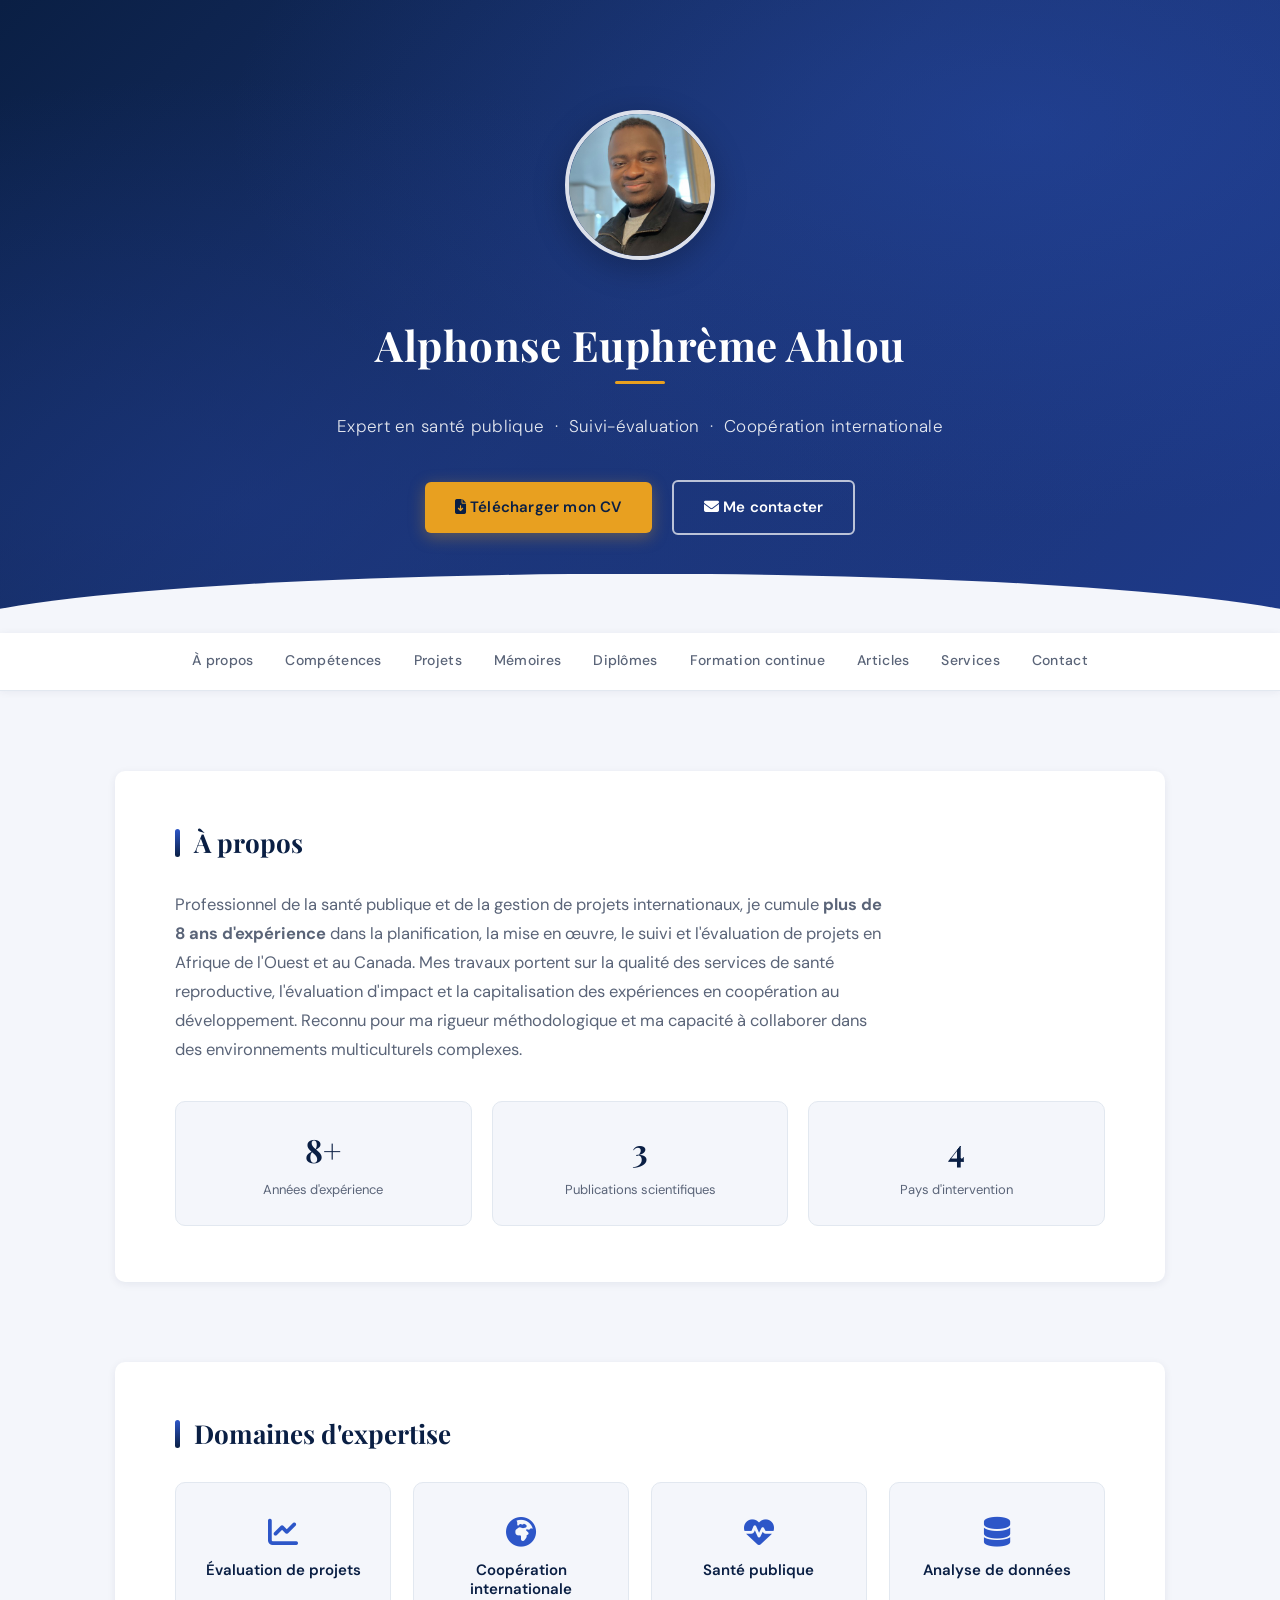
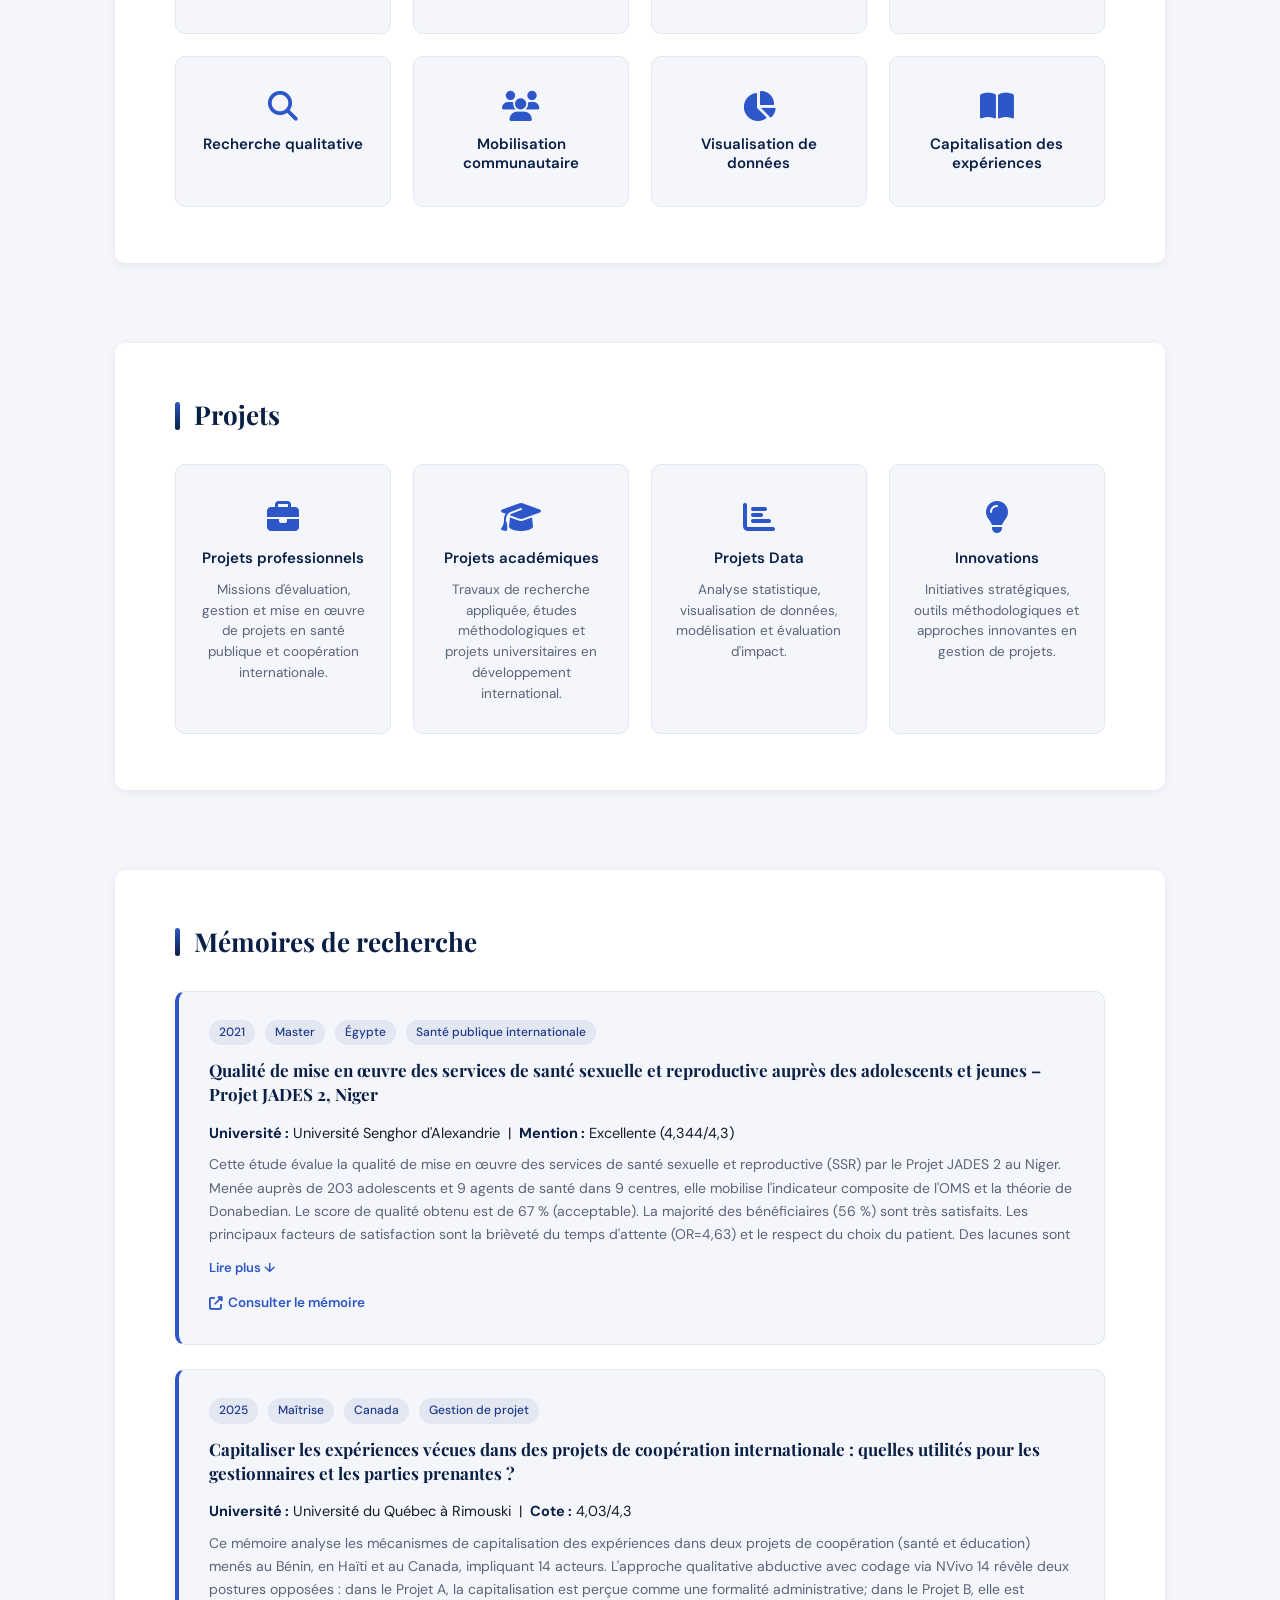
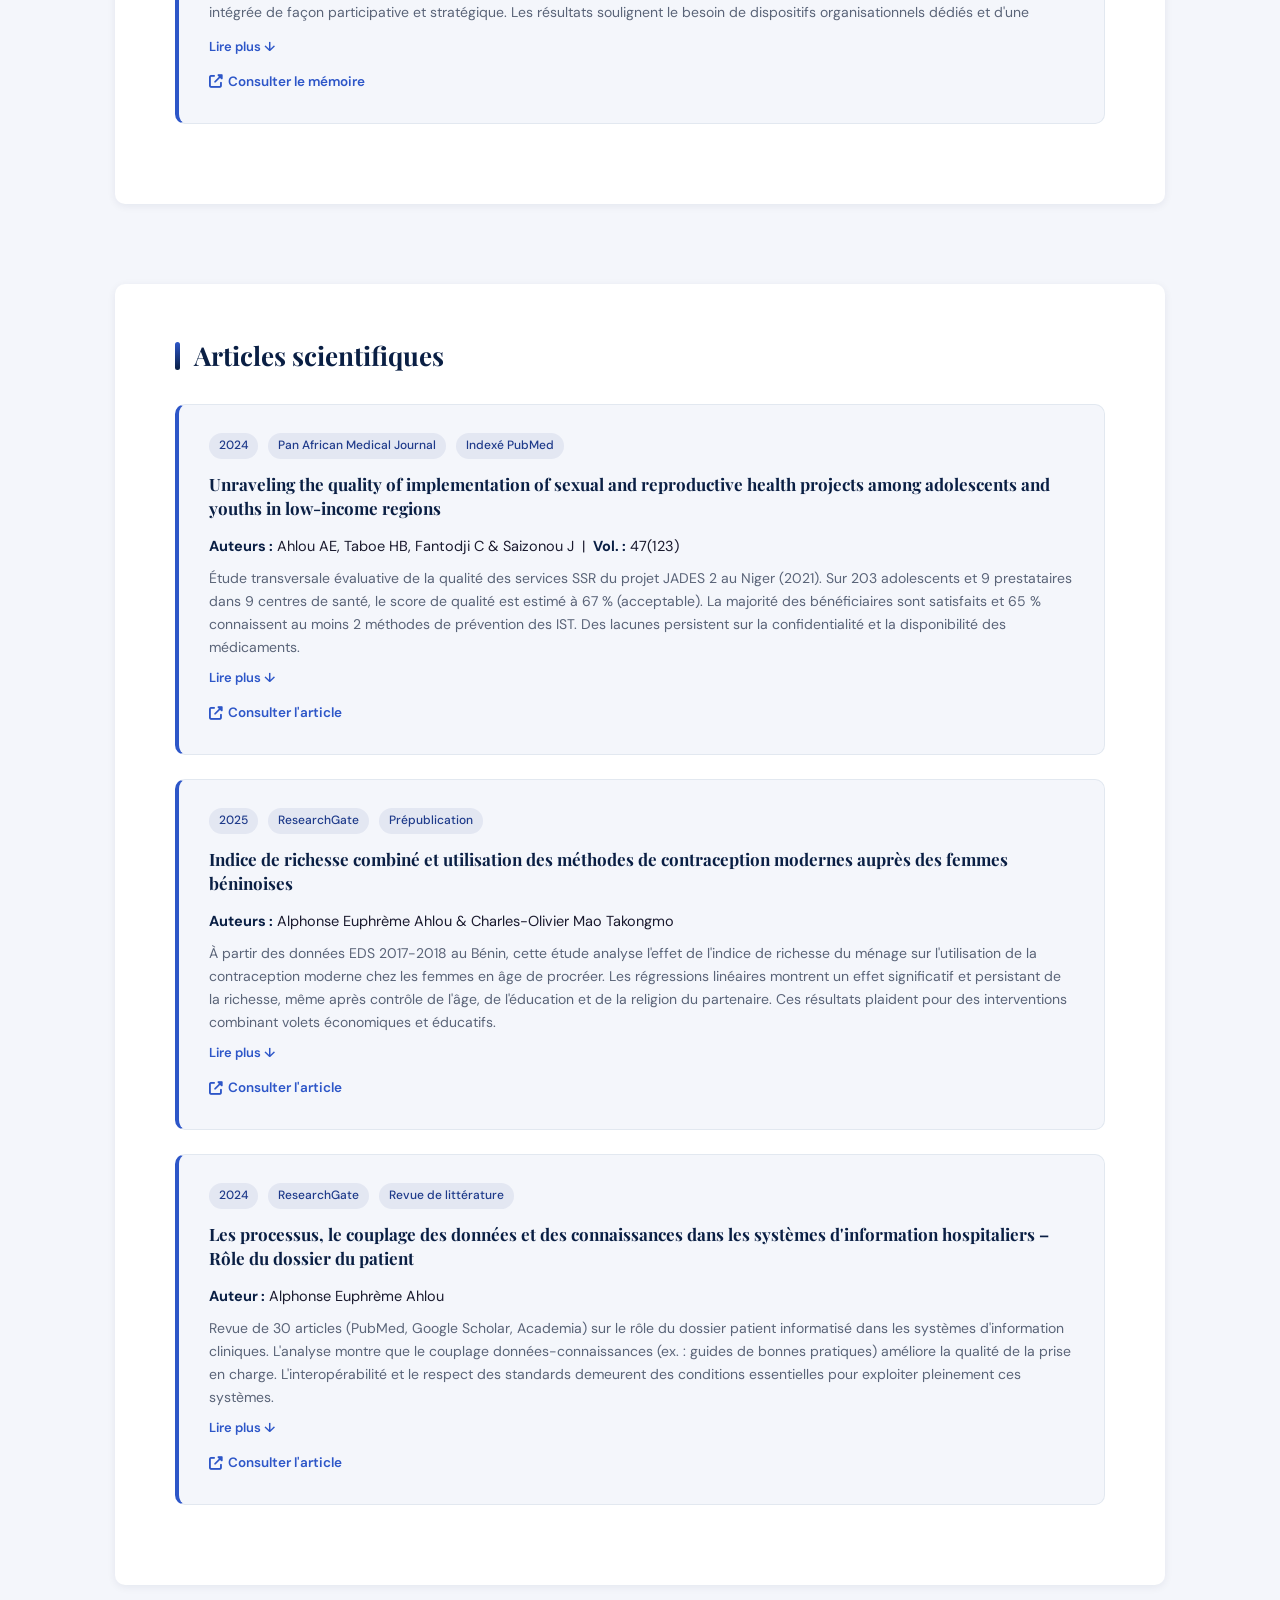
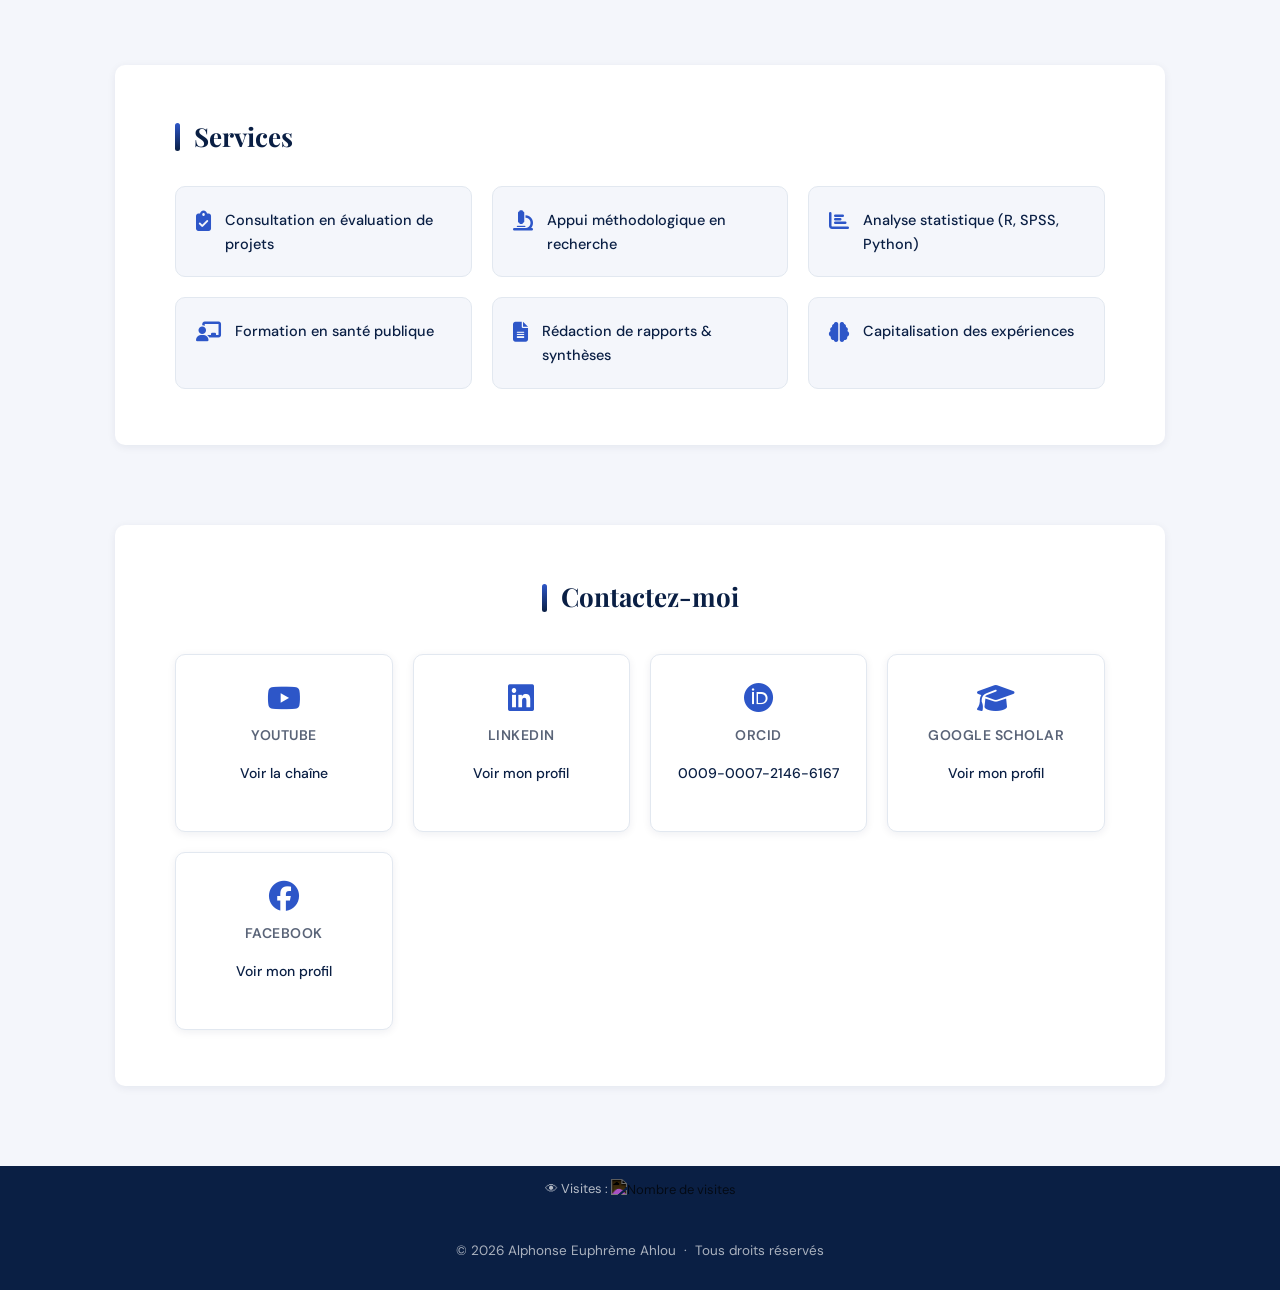
==== index.html @ 7fc7f0ee "ajout de balise" ====
<!DOCTYPE html>
<html lang="fr">

<head>
    <meta charset="UTF-8">
    <meta name="viewport" content="width=device-width, initial-scale=1.0">
    <meta name="description" content="Portfolio d'Alphonse Euphrème Ahlou – expert en santé publique, suivi-évaluation et coopération internationale.">
    <meta property="og:title" content="Alphonse Euphrème Ahlou – Expert en santé publique">
    <meta property="og:description" content="Portfolio professionnel : 8+ ans d'expérience, publications scientifiques, projets internationaux en santé publique.">
    <meta property="og:type" content="website">
    <meta property="og:url" content="https://alphonseahlou.github.io/portfolio/">
    <meta property="og:image" content="https://alphonseahlou.github.io/portfolio/photo.jpeg">
    <meta name="google-site-verification" content="CFvNpnEF_vB_awwuY7uMF-tYNa8i6jqBNklt-OZzLF4" />
    <title>Portfolio - Alphonse Euphrème Ahlou</title>
    <link rel="stylesheet" href="style.css">
    <link rel="stylesheet" href="https://cdnjs.cloudflare.com/ajax/libs/font-awesome/6.5.0/css/all.min.css">
    <link rel="preconnect" href="https://fonts.googleapis.com">
    <link rel="preconnect" href="https://fonts.gstatic.com" crossorigin>
    <link href="https://fonts.googleapis.com/css2?family=Playfair+Display:wght@600;700&family=DM+Sans:wght@300;400;500;600&display=swap" rel="stylesheet">
    <script src="script.js" defer></script>
    <script data-goatcounter="https://aahlou.goatcounter.com/count" async src="//gc.zgo.at/count.js"></script>
</head>

<body>
<main>

<!-- ===== HERO ===== -->
<header class="hero">
    <div class="hero-content">

        <img src="photo.jpeg" alt="Photo professionnelle d'Alphonse Euphrème Ahlou" class="photo-profil" loading="lazy" decoding="async">

        <h1>Alphonse Euphrème Ahlou</h1>
        <div class="hero-divider"></div>

        <p class="hero-subtitle">
            Expert en santé publique &nbsp;·&nbsp; Suivi-évaluation &nbsp;·&nbsp; Coopération internationale
        </p>

        <div class="hero-buttons">
            <a href="cv.pdf" class="btn-primary" target="_blank" rel="noopener noreferrer">
                <i class="fas fa-file-download"></i> Télécharger mon CV
            </a>
            <a href="#contact" class="btn-secondary">
                <i class="fas fa-envelope"></i> Me contacter
            </a>
        </div>

    </div>
</header>

<!-- ===== NAVIGATION ===== -->
<nav>
    <button class="nav-toggle" onclick="toggleNav(this)" aria-label="Menu" aria-controls="main-nav" aria-expanded="false">
        <span class="nav-logo">A. E. Ahlou</span>
        <i class="icon fas fa-bars"></i>
    </button>
    <ul id="main-nav">
        <li><a href="#apropos" onclick="closeNav()">À propos</a></li>
        <li><a href="#competences" onclick="closeNav()">Compétences</a></li>
        <li><a href="#projets" onclick="closeNav()">Projets</a></li>
        <li><a href="#memoires" onclick="closeNav()">Mémoires</a></li>
        <li><a href="diplomes.html" target="_blank" rel="noopener noreferrer" onclick="closeNav()">Diplômes</a></li>
        <li><a href="formation-continue.html" target="_blank" rel="noopener noreferrer" onclick="closeNav()">Formation continue</a></li>
        <li><a href="#articles" onclick="closeNav()">Articles</a></li>
        <li><a href="#services" onclick="closeNav()">Services</a></li>
        <li><a href="#contact" onclick="closeNav()">Contact</a></li>
    </ul>
</nav>

<!-- ===== À PROPOS ===== -->
<section id="apropos">
    <h2>À propos</h2>
    <p>
        Professionnel de la santé publique et de la gestion de projets internationaux, je cumule
        <strong>plus de 8 ans d'expérience</strong> dans la planification, la mise en œuvre,
        le suivi et l'évaluation de projets en Afrique de l'Ouest et au Canada. Mes travaux portent
        sur la qualité des services de santé reproductive, l'évaluation d'impact et la capitalisation
        des expériences en coopération au développement. Reconnu pour ma rigueur méthodologique
        et ma capacité à collaborer dans des environnements multiculturels complexes.
    </p>

    <div class="apropos-stats">
        <div class="stat-item">
            <span class="stat-number">8+</span>
            <span class="stat-label">Années d'expérience</span>
        </div>
        <div class="stat-item">
            <span class="stat-number">3</span>
            <span class="stat-label">Publications scientifiques</span>
        </div>
        <div class="stat-item">
            <span class="stat-number">4</span>
            <span class="stat-label">Pays d'intervention</span>
        </div>
    </div>
</section>

<!-- ===== COMPÉTENCES ===== -->
<section id="competences">
    <h2>Domaines d'expertise</h2>

    <div class="expertise-grid">

        <div class="expertise-card">
            <i class="fas fa-chart-line"></i>
            <h3>Évaluation de projets</h3>
        </div>

        <div class="expertise-card">
            <i class="fas fa-globe-africa"></i>
            <h3>Coopération internationale</h3>
        </div>

        <div class="expertise-card">
            <i class="fas fa-heartbeat"></i>
            <h3>Santé publique</h3>
        </div>

        <div class="expertise-card">
            <i class="fas fa-database"></i>
            <h3>Analyse de données</h3>
        </div>

        <div class="expertise-card">
            <i class="fas fa-search"></i>
            <h3>Recherche qualitative</h3>
        </div>

        <div class="expertise-card">
            <i class="fas fa-users"></i>
            <h3>Mobilisation communautaire</h3>
        </div>

        <div class="expertise-card">
            <i class="fas fa-chart-pie"></i>
            <h3>Visualisation de données</h3>
        </div>

        <div class="expertise-card">
            <i class="fas fa-book-open"></i>
            <h3>Capitalisation des expériences</h3>
        </div>

    </div>
</section>

<!-- ===== PROJETS ===== -->
<section id="projets">
    <h2>Projets</h2>

    <div class="projects-grid">

        <a href="projets-professionnels.html" class="project-category">
            <div class="project-content">
                <i class="fas fa-briefcase"></i>
                <h3>Projets professionnels</h3>
                <p>Missions d'évaluation, gestion et mise en œuvre de projets en santé publique et coopération internationale.</p>
            </div>
        </a>

        <a href="projets-academiques.html" class="project-category">
            <div class="project-content">
                <i class="fas fa-graduation-cap"></i>
                <h3>Projets académiques</h3>
                <p>Travaux de recherche appliquée, études méthodologiques et projets universitaires en développement international.</p>
            </div>
        </a>

        <a href="projets-data.html" class="project-category">
            <div class="project-content">
                <i class="fas fa-chart-bar"></i>
                <h3>Projets Data</h3>
                <p>Analyse statistique, visualisation de données, modélisation et évaluation d'impact.</p>
            </div>
        </a>

        <a href="innovations.html" class="project-category">
            <div class="project-content">
                <i class="fas fa-lightbulb"></i>
                <h3>Innovations</h3>
                <p>Initiatives stratégiques, outils méthodologiques et approches innovantes en gestion de projets.</p>
            </div>
        </a>

    </div>
</section>

<!-- ===== MÉMOIRES ===== -->
<section id="memoires">
    <h2>Mémoires de recherche</h2>

    <div class="card">
        <div class="card-meta">
            <span class="card-tag">2021</span>
            <span class="card-tag">Master</span>
            <span class="card-tag">Égypte</span>
            <span class="card-tag">Santé publique internationale</span>
        </div>
        <h3>Qualité de mise en œuvre des services de santé sexuelle et reproductive auprès des adolescents et jeunes – Projet JADES 2, Niger</h3>
        <p><strong>Université :</strong> Université Senghor d'Alexandrie &nbsp;|&nbsp; <strong>Mention :</strong> Excellente (4,344/4,3)</p>

        <div class="card-abstract" id="abs-m1">
            Cette étude évalue la qualité de mise en œuvre des services de santé sexuelle et reproductive (SSR) par le Projet JADES 2 au Niger. Menée auprès de 203 adolescents et 9 agents de santé dans 9 centres, elle mobilise l'indicateur composite de l'OMS et la théorie de Donabedian. Le score de qualité obtenu est de 67 % (acceptable). La majorité des bénéficiaires (56 %) sont très satisfaits. Les principaux facteurs de satisfaction sont la brièveté du temps d'attente (OR=4,63) et le respect du choix du patient. Des lacunes sont relevées sur la confidentialité et la disponibilité des intrants.
        </div>
        <button class="toggle-abstract" onclick="toggleAbstract('abs-m1', this)" aria-expanded="false">Lire plus ↓</button>

        <br>
        <a href="https://dicames.online/jspui/bitstream/20.500.12177/7966/1/AlphonseAhlou.pdf" target="_blank" rel="noopener noreferrer">
            <i class="fas fa-external-link-alt"></i> Consulter le mémoire
        </a>
    </div>

    <div class="card">
        <div class="card-meta">
            <span class="card-tag">2025</span>
            <span class="card-tag">Maîtrise</span>
            <span class="card-tag">Canada</span>
            <span class="card-tag">Gestion de projet</span>
        </div>
        <h3>Capitaliser les expériences vécues dans des projets de coopération internationale : quelles utilités pour les gestionnaires et les parties prenantes ?</h3>
        <p><strong>Université :</strong> Université du Québec à Rimouski &nbsp;|&nbsp; <strong>Cote :</strong> 4,03/4,3</p>

        <div class="card-abstract" id="abs-m2">
            Ce mémoire analyse les mécanismes de capitalisation des expériences dans deux projets de coopération (santé et éducation) menés au Bénin, en Haïti et au Canada, impliquant 14 acteurs. L'approche qualitative abductive avec codage via NVivo 14 révèle deux postures opposées : dans le Projet A, la capitalisation est perçue comme une formalité administrative; dans le Projet B, elle est intégrée de façon participative et stratégique. Les résultats soulignent le besoin de dispositifs organisationnels dédiés et d'une meilleure restitution aux bénéficiaires.
        </div>
        <button class="toggle-abstract" onclick="toggleAbstract('abs-m2', this)" aria-expanded="false">Lire plus ↓</button>

        <br>
        <a href="https://semaphore.uqar.ca/id/eprint/3353/" target="_blank" rel="noopener noreferrer">
            <i class="fas fa-external-link-alt"></i> Consulter le mémoire
        </a>
    </div>
</section>

<!-- ===== ARTICLES ===== -->
<section id="articles">
    <h2>Articles scientifiques</h2>

    <div class="card">
        <div class="card-meta">
            <span class="card-tag">2024</span>
            <span class="card-tag">Pan African Medical Journal</span>
            <span class="card-tag">Indexé PubMed</span>
        </div>
        <h3>Unraveling the quality of implementation of sexual and reproductive health projects among adolescents and youths in low-income regions</h3>
        <p><strong>Auteurs :</strong> Ahlou AE, Taboe HB, Fantodji C &amp; Saizonou J &nbsp;|&nbsp; <strong>Vol. :</strong> 47(123)</p>

        <div class="card-abstract" id="abs-a1">
            Étude transversale évaluative de la qualité des services SSR du projet JADES 2 au Niger (2021). Sur 203 adolescents et 9 prestataires dans 9 centres de santé, le score de qualité est estimé à 67 % (acceptable). La majorité des bénéficiaires sont satisfaits et 65 % connaissent au moins 2 méthodes de prévention des IST. Des lacunes persistent sur la confidentialité et la disponibilité des médicaments.
        </div>
        <button class="toggle-abstract" onclick="toggleAbstract('abs-a1', this)" aria-expanded="false">Lire plus ↓</button>

        <br>
        <a href="https://pmc.ncbi.nlm.nih.gov/articles/PMC11161698/" target="_blank" rel="noopener noreferrer">
            <i class="fas fa-external-link-alt"></i> Consulter l'article
        </a>
    </div>

    <div class="card">
        <div class="card-meta">
            <span class="card-tag">2025</span>
            <span class="card-tag">ResearchGate</span>
            <span class="card-tag">Prépublication</span>
        </div>
        <h3>Indice de richesse combiné et utilisation des méthodes de contraception modernes auprès des femmes béninoises</h3>
        <p><strong>Auteurs :</strong> Alphonse Euphrème Ahlou &amp; Charles-Olivier Mao Takongmo</p>

        <div class="card-abstract" id="abs-a2">
            À partir des données EDS 2017-2018 au Bénin, cette étude analyse l'effet de l'indice de richesse du ménage sur l'utilisation de la contraception moderne chez les femmes en âge de procréer. Les régressions linéaires montrent un effet significatif et persistant de la richesse, même après contrôle de l'âge, de l'éducation et de la religion du partenaire. Ces résultats plaident pour des interventions combinant volets économiques et éducatifs.
        </div>
        <button class="toggle-abstract" onclick="toggleAbstract('abs-a2', this)" aria-expanded="false">Lire plus ↓</button>

        <br>
        <a href="https://www.researchgate.net/publication/392132353" target="_blank" rel="noopener noreferrer">
            <i class="fas fa-external-link-alt"></i> Consulter l'article
        </a>
    </div>

    <div class="card">
        <div class="card-meta">
            <span class="card-tag">2024</span>
            <span class="card-tag">ResearchGate</span>
            <span class="card-tag">Revue de littérature</span>
        </div>
        <h3>Les processus, le couplage des données et des connaissances dans les systèmes d'information hospitaliers – Rôle du dossier du patient</h3>
        <p><strong>Auteur :</strong> Alphonse Euphrème Ahlou</p>

        <div class="card-abstract" id="abs-a3">
            Revue de 30 articles (PubMed, Google Scholar, Academia) sur le rôle du dossier patient informatisé dans les systèmes d'information cliniques. L'analyse montre que le couplage données-connaissances (ex. : guides de bonnes pratiques) améliore la qualité de la prise en charge. L'interopérabilité et le respect des standards demeurent des conditions essentielles pour exploiter pleinement ces systèmes.
        </div>
        <button class="toggle-abstract" onclick="toggleAbstract('abs-a3', this)" aria-expanded="false">Lire plus ↓</button>

        <br>
        <a href="https://www.researchgate.net/publication/381224489" target="_blank" rel="noopener noreferrer">
            <i class="fas fa-external-link-alt"></i> Consulter l'article
        </a>
    </div>

</section>

<!-- ===== SERVICES ===== -->
<section id="services">
    <h2>Services</h2>

    <ul class="services-grid">
        <li>
            <i class="fas fa-clipboard-check"></i>
            Consultation en évaluation de projets
        </li>
        <li>
            <i class="fas fa-microscope"></i>
            Appui méthodologique en recherche
        </li>
        <li>
            <i class="fas fa-chart-bar"></i>
            Analyse statistique (R, SPSS, Python)
        </li>
        <li>
            <i class="fas fa-chalkboard-teacher"></i>
            Formation en santé publique
        </li>
        <li>
            <i class="fas fa-file-alt"></i>
            Rédaction de rapports & synthèses
        </li>
        <li>
            <i class="fas fa-brain"></i>
            Capitalisation des expériences
        </li>
    </ul>
</section>

<!-- ===== CONTACT ===== -->
<section id="contact" class="contact-section">
    <h2>Contactez-moi</h2>

    <div class="contact-grid">

        <div class="contact-card">
            <i class="fab fa-youtube"></i>
            <h3>Youtube</h3>
            <p><a href="https://www.youtube.com/@euphreme_Vezo?sub_confirmation=1" target="_blank" rel="noopener noreferrer">Voir la chaîne</a></p>
        </div>

        <div class="contact-card">
            <i class="fab fa-linkedin"></i>
            <h3>LinkedIn</h3>
            <p><a href="https://www.linkedin.com/in/ahlou2/" target="_blank" rel="noopener noreferrer">Voir mon profil</a></p>
        </div>

        <div class="contact-card">
            <i class="fab fa-orcid"></i>
            <h3>ORCID</h3>
            <p><a href="https://orcid.org/0009-0007-2146-6167" target="_blank" rel="noopener noreferrer">0009-0007-2146-6167</a></p>
        </div>

        <div class="contact-card">
            <i class="fas fa-graduation-cap"></i>
            <h3>Google Scholar</h3>
            <p><a href="https://scholar.google.com/citations?user=ZA_YzaYAAAAJ&hl=fr" target="_blank" rel="noopener noreferrer">Voir mon profil</a></p>
        </div>

        <div class="contact-card">
            <i class="fab fa-facebook"></i>
            <h3>Facebook</h3>
            <p><a href="https://www.facebook.com/euphreme.ahlou" target="_blank" rel="noopener noreferrer">Voir mon profil</a></p>
        </div>

    </div>
</section>

<!-- COMPTEUR DE VISITES -->
</main>

<div class="visit-counter">
    <span>👁 Visites : </span>
    <img src="https://aahlou.goatcounter.com/counter/%2F.svg"
         alt="Nombre de visites">
</div>

<footer>
    <p>© 2026 Alphonse Euphrème Ahlou &nbsp;·&nbsp; Tous droits réservés</p>
</footer>
</body>
</html>
---- style.css ----
/* ============================================ */
/* === PORTFOLIO - ALPHONSE EUPHRÈME AHLOU ==== */
/* ============================================ */

:root {
    --navy:      #0a1f44;
    --blue:      #1e3a8a;
    --blue-mid:  #2d56c8;
    --accent:    #e8a020;
    --light-bg:  #f4f6fb;
    --white:     #ffffff;
    --text:      #1a1a2e;
    --text-muted:#5a6478;
    --border:    #e2e8f0;
    --shadow-sm: 0 2px 8px rgba(10,31,68,0.07);
    --shadow-md: 0 6px 24px rgba(10,31,68,0.10);
    --shadow-lg: 0 16px 48px rgba(10,31,68,0.13);
    --radius:    10px;
    --transition: 0.28s cubic-bezier(0.4,0,0.2,1);
}

/* ============================================ */
/* === RESET & BASE =========================== */
/* ============================================ */

*, *::before, *::after { box-sizing: border-box; }

html { scroll-behavior: smooth; }

body {
    font-family: 'DM Sans', Arial, sans-serif;
    margin: 0;
    background-color: var(--light-bg);
    color: var(--text);
    line-height: 1.65;
    font-size: 16px;
}

h1, h2, h3 {
    font-family: 'Playfair Display', Georgia, serif;
    line-height: 1.25;
}

a {
    color: var(--blue-mid);
    text-decoration: none;
    transition: color var(--transition);
}
a:hover { color: var(--navy); text-decoration: underline; }

ul { padding-left: 20px; }

/* ============================================ */
/* === HERO =================================== */
/* ============================================ */

.hero {
    background: linear-gradient(135deg, var(--navy) 0%, #1a3370 50%, #1e3a8a 100%);
    color: white;
    text-align: center;
    padding: 110px 20px 90px;
    position: relative;
    overflow: hidden;
}

.hero::before {
    content: '';
    position: absolute;
    inset: 0;
    background:
        radial-gradient(ellipse at 20% 80%, rgba(30,58,138,0.5) 0%, transparent 60%),
        radial-gradient(ellipse at 80% 20%, rgba(45,86,200,0.3) 0%, transparent 55%);
    pointer-events: none;
}

.hero::after {
    content: '';
    position: absolute;
    bottom: -1px;
    left: 0;
    right: 0;
    height: 60px;
    background: var(--light-bg);
    clip-path: ellipse(55% 100% at 50% 100%);
}

.hero-content {
    max-width: 820px;
    margin: auto;
    position: relative;
    z-index: 1;
    animation: heroFadeIn 0.9s ease both;
}

@keyframes heroFadeIn {
    from { opacity: 0; transform: translateY(24px); }
    to   { opacity: 1; transform: translateY(0); }
}

.photo-profil {
    width: 150px;
    height: 150px;
    border-radius: 50%;
    object-fit: cover;
    border: 4px solid rgba(255,255,255,0.85);
    margin-bottom: 22px;
    box-shadow: 0 8px 32px rgba(0,0,0,0.25);
}

.hero h1 {
    font-size: 42px;
    margin-bottom: 10px;
    letter-spacing: 0.5px;
    font-weight: 700;
}

.hero-subtitle {
    font-size: 17px;
    opacity: 0.88;
    margin-bottom: 32px;
    font-weight: 300;
    letter-spacing: 0.3px;
}

/* Divider sous le titre */
.hero-divider {
    width: 50px;
    height: 3px;
    background: var(--accent);
    border-radius: 2px;
    margin: 0 auto 28px;
}

/* Boutons */
.hero-buttons { margin-top: 10px; }

.hero-subpage {
    padding: 70px 20px 80px;
}

.btn-primary,
.btn-secondary {
    padding: 13px 30px;
    margin: 8px;
    text-decoration: none;
    border-radius: 6px;
    font-weight: 600;
    display: inline-block;
    transition: var(--transition);
    font-family: 'DM Sans', sans-serif;
    font-size: 15px;
    letter-spacing: 0.2px;
}

.btn-primary {
    background-color: var(--accent);
    color: var(--navy);
    box-shadow: 0 4px 16px rgba(232,160,32,0.35);
}
.btn-primary:hover {
    background-color: #f0b030;
    transform: translateY(-2px);
    box-shadow: 0 6px 20px rgba(232,160,32,0.4);
    text-decoration: none;
}

.btn-secondary {
    background-color: transparent;
    border: 2px solid rgba(255,255,255,0.7);
    color: white;
}
.btn-secondary:hover {
    background-color: white;
    color: var(--navy);
    border-color: white;
    transform: translateY(-2px);
    text-decoration: none;
}

/* ============================================ */
/* === NAVIGATION ============================= */
/* ============================================ */

nav {
    background-color: var(--white);
    border-bottom: 1px solid var(--border);
    position: sticky;
    top: 0;
    z-index: 100;
    box-shadow: 0 1px 8px rgba(10,31,68,0.06);
}

/* Hamburger button — hidden on desktop */
.nav-toggle {
    display: none;
    background: none;
    border: none;
    cursor: pointer;
    padding: 14px 18px;
    color: var(--navy);
    font-size: 20px;
    width: 100%;
    text-align: right;
    font-family: 'DM Sans', sans-serif;
    font-weight: 600;
    font-size: 14px;
    align-items: center;
    justify-content: space-between;
}

.nav-toggle .nav-logo {
    font-family: 'Playfair Display', serif;
    font-size: 15px;
    color: var(--navy);
}

.nav-toggle .icon {
    font-size: 18px;
    color: var(--navy);
    pointer-events: none;
}

nav ul {
    list-style: none;
    margin: 0;
    padding: 0;
    display: flex;
    justify-content: center;
    flex-wrap: wrap;
}

nav li { margin: 0 6px; }

nav a {
    text-decoration: none;
    color: var(--text-muted);
    font-weight: 500;
    font-size: 14px;
    padding: 16px 10px;
    display: block;
    transition: var(--transition);
    letter-spacing: 0.3px;
    border-bottom: 2px solid transparent;
}

nav a:hover {
    color: var(--navy);
    border-bottom-color: var(--blue-mid);
    text-decoration: none;
}

/* Mobile nav */
@media (max-width: 768px) {
    .nav-toggle {
        display: flex;
    }

    nav ul {
        flex-direction: column;
        align-items: stretch;
        max-height: 0;
        overflow: hidden;
        transition: max-height 0.35s ease;
    }

    nav ul.open {
        /* Agrandit le menu mobile pour éviter les coupures si le menu devient long */
        max-height: 90vh;
    }

    nav li { margin: 0; }

    nav a {
        padding: 14px 22px;
        border-bottom: 1px solid var(--border);
        font-size: 15px;
        color: var(--navy);
    }

    nav a:hover {
        background: var(--light-bg);
        border-bottom-color: var(--border);
        padding-left: 28px;
    }
}

/* ============================================ */
/* === SECTIONS =============================== */
/* ============================================ */

section {
    width: 82%;
    max-width: 1060px;
    margin: 80px auto;
    padding: 56px 60px;
    background-color: var(--white);
    border-radius: var(--radius);
    box-shadow: var(--shadow-sm);
}

h2 {
    color: var(--navy);
    margin-top: 0;
    margin-bottom: 32px;
    font-size: 26px;
    display: flex;
    align-items: center;
    gap: 14px;
}

h2::before {
    content: '';
    display: inline-block;
    width: 5px;
    height: 28px;
    background: linear-gradient(180deg, var(--blue-mid), var(--navy));
    border-radius: 3px;
    flex-shrink: 0;
}

/* ============================================ */
/* === À PROPOS =============================== */
/* ============================================ */

#apropos p {
    font-size: 16.5px;
    color: var(--text-muted);
    max-width: 720px;
    line-height: 1.75;
}

.apropos-stats {
    display: grid;
    grid-template-columns: repeat(3, 1fr);
    gap: 20px;
    margin-top: 36px;
}

.stat-item {
    background: var(--light-bg);
    border-radius: var(--radius);
    padding: 22px 20px;
    text-align: center;
    border: 1px solid var(--border);
}

.stat-number {
    font-family: 'Playfair Display', serif;
    font-size: 32px;
    font-weight: 700;
    color: var(--navy);
    display: block;
}

.stat-label {
    font-size: 13px;
    color: var(--text-muted);
    margin-top: 4px;
}

/* ============================================ */
/* === EXPERTISE GRID ========================= */
/* ============================================ */

.expertise-grid {
    display: grid;
    grid-template-columns: repeat(auto-fit, minmax(210px, 1fr));
    gap: 22px;
    text-align: center;
}

.expertise-card {
    background: var(--light-bg);
    padding: 34px 22px;
    border-radius: var(--radius);
    transition: var(--transition);
    border: 1px solid var(--border);
}

.expertise-card i {
    font-size: 30px;
    color: var(--blue-mid);
    margin-bottom: 14px;
    display: block;
}

.expertise-card h3 {
    font-size: 15px;
    color: var(--navy);
    margin: 0;
    font-family: 'DM Sans', sans-serif;
    font-weight: 600;
}

.expertise-card:hover {
    transform: translateY(-5px);
    box-shadow: var(--shadow-md);
    border-color: rgba(45,86,200,0.2);
}

/* ============================================ */
/* === PROJETS GRID =========================== */
/* ============================================ */

.projects-grid {
    display: grid;
    grid-template-columns: repeat(4, 1fr);
    gap: 22px;
}

.project-category { text-decoration: none; color: inherit; }

.project-content {
    background: var(--light-bg);
    padding: 36px 20px 28px;
    border-radius: var(--radius);
    text-align: center;
    transition: var(--transition);
    height: 100%;
    border: 1px solid var(--border);
    display: flex;
    flex-direction: column;
    align-items: center;
}

.project-content i {
    font-size: 32px;
    color: var(--blue-mid);
    margin-bottom: 16px;
}

.project-content h3 {
    margin: 0 0 12px;
    color: var(--navy);
    font-size: 15px;
    font-family: 'DM Sans', sans-serif;
    font-weight: 600;
}

.project-content p {
    font-size: 13.5px;
    color: var(--text-muted);
    margin: 0;
    line-height: 1.55;
}

.project-category:hover .project-content {
    transform: translateY(-7px);
    box-shadow: var(--shadow-md);
    border-color: rgba(45,86,200,0.2);
    text-decoration: none;
}

/* ============================================ */
/* === CARDS (mémoires, articles) ============= */
/* ============================================ */

.card {
    background: var(--light-bg);
    padding: 28px 30px;
    border-radius: var(--radius);
    margin-bottom: 24px;
    transition: var(--transition);
    border: 1px solid var(--border);
    border-left: 4px solid var(--blue-mid);
}

.card:hover {
    transform: translateY(-3px);
    box-shadow: var(--shadow-md);
}

.card h3 {
    color: var(--navy);
    font-size: 17px;
    margin-top: 0;
    margin-bottom: 14px;
    line-height: 1.4;
}

.card p { font-size: 14.5px; color: var(--text); margin-bottom: 8px; }
.card strong { color: var(--navy); }

/* Résumé raccourci avec toggle */
.card-abstract {
    font-size: 14px;
    color: var(--text-muted);
    line-height: 1.65;
    max-height: 96px;
    overflow: hidden;
    transition: max-height 0.4s ease;
}
.card-abstract.open { max-height: 1000px; }

.toggle-abstract {
    background: none;
    border: none;
    color: var(--blue-mid);
    font-size: 13px;
    font-weight: 600;
    cursor: pointer;
    padding: 6px 0;
    display: inline-block;
    margin-top: 4px;
    font-family: 'DM Sans', sans-serif;
}
.toggle-abstract:hover { color: var(--navy); text-decoration: underline; }

.card-meta {
    display: flex;
    flex-wrap: wrap;
    gap: 10px;
    margin-bottom: 14px;
}

.card-tag {
    background: rgba(30,58,138,0.08);
    color: var(--blue);
    padding: 3px 10px;
    border-radius: 20px;
    font-size: 12px;
    font-weight: 500;
}

.card a {
    display: inline-flex;
    align-items: center;
    gap: 5px;
    margin-top: 10px;
    font-size: 13.5px;
    font-weight: 600;
    color: var(--blue-mid);
}

/* ============================================ */
/* === SERVICES =============================== */
/* ============================================ */

.services-grid {
    display: grid;
    grid-template-columns: repeat(auto-fit, minmax(220px, 1fr));
    gap: 20px;
    list-style: none;
    padding: 0;
    margin: 0;
}

.services-grid li {
    background: var(--light-bg);
    border: 1px solid var(--border);
    border-radius: var(--radius);
    padding: 22px 20px 20px;
    display: flex;
    align-items: flex-start;
    gap: 14px;
    font-size: 14.5px;
    font-weight: 500;
    color: var(--navy);
    transition: var(--transition);
}

.services-grid li i {
    color: var(--blue-mid);
    font-size: 20px;
    flex-shrink: 0;
    margin-top: 2px;
}

.services-grid li:hover {
    transform: translateY(-4px);
    box-shadow: var(--shadow-md);
    border-color: rgba(45,86,200,0.2);
}

/* ============================================ */
/* === TIMELINE (sous-pages) ================== */
/* ============================================ */

.timeline {
    position: relative;
    margin: 50px auto;
    padding: 0;
    width: 88%;
    max-width: 900px;
}

.timeline::before {
    content: '';
    position: absolute;
    left: 28px;
    top: 0;
    bottom: 0;
    width: 3px;
    background: linear-gradient(180deg, var(--blue-mid), var(--navy));
    border-radius: 2px;
}

.timeline-item {
    position: relative;
    margin-left: 76px;
    margin-bottom: 44px;
    background-color: var(--white);
    padding: 22px 26px;
    border-radius: var(--radius);
    box-shadow: var(--shadow-sm);
    border: 1px solid var(--border);
    opacity: 0;
    transform: translateY(24px);
    animation: fadeUp 0.7s ease forwards;
}

.timeline-item:nth-child(2) { animation-delay: 0.15s; }
.timeline-item:nth-child(3) { animation-delay: 0.30s; }
.timeline-item:nth-child(4) { animation-delay: 0.45s; }

@keyframes fadeUp {
    to { opacity: 1; transform: translateY(0); }
}

.timeline-item:hover {
    transform: translateY(-3px) !important;
    box-shadow: var(--shadow-md);
}

.timeline-item::before {
    content: '';
    position: absolute;
    left: -50px;
    top: 18px;
    width: 20px;
    height: 20px;
    background: var(--blue-mid);
    border-radius: 50%;
    border: 4px solid var(--white);
    box-shadow: 0 0 0 2px var(--blue-mid);
}

.timeline-item h3 {
    margin: 0 0 10px;
    color: var(--navy);
    font-size: 17px;
}

.timeline-item p { margin: 5px 0; line-height: 1.55; font-size: 14.5px; }
.timeline-item strong { color: var(--blue-mid); }
.timeline-item a { font-weight: 600; font-size: 13.5px; margin-top: 8px; display: inline-block; }

/* ============================================ */
/* === CONTACT ================================ */
/* ============================================ */

.contact-section {
    width: 82%;
    max-width: 1060px;
    margin: 80px auto;
    text-align: center;
}

.contact-section h2 {
    justify-content: center;
    margin-bottom: 40px;
}

.contact-grid {
    display: grid;
    grid-template-columns: repeat(auto-fit, minmax(180px, 1fr));
    gap: 20px;
}

.contact-card {
    background: var(--white);
    padding: 28px 20px;
    border-radius: var(--radius);
    box-shadow: var(--shadow-sm);
    transition: var(--transition);
    border: 1px solid var(--border);
}

.contact-card i {
    font-size: 30px;
    color: var(--blue-mid);
    margin-bottom: 12px;
    display: block;
}

.contact-card h3 {
    font-size: 14px;
    font-family: 'DM Sans', sans-serif;
    font-weight: 600;
    margin-bottom: 8px;
    color: var(--text-muted);
    text-transform: uppercase;
    letter-spacing: 0.5px;
}

.contact-card a {
    color: var(--navy);
    font-weight: 500;
    font-size: 14px;
}
.contact-card a:hover { color: var(--blue-mid); text-decoration: underline; }

.contact-card:hover {
    transform: translateY(-5px);
    box-shadow: var(--shadow-md);
    border-color: rgba(45,86,200,0.2);
}

/* ============================================ */
/* === VISIT COUNTER ========================== */
/* ============================================ */

.visit-counter {
    background: var(--navy);
    color: rgba(255,255,255,0.7);
    text-align: center;
    padding: 12px;
    font-size: 13px;
}

.visit-counter img {
    vertical-align: middle;
    filter: invert(1);
}

/* ============================================ */
/* === FOOTER ================================= */
/* ============================================ */

footer {
    background: var(--navy);
    color: rgba(255,255,255,0.65);
    text-align: center;
    padding: 28px;
    font-size: 13.5px;
}

footer p { margin: 0; }

/* ============================================ */
/* === RESPONSIVE ============================= */
/* ============================================ */

@media (max-width: 900px) {
    .projects-grid { grid-template-columns: repeat(2, 1fr); }
    .apropos-stats { grid-template-columns: repeat(2, 1fr); }
}

@media (max-width: 768px) {
    section {
        width: 94%;
        padding: 30px 22px;
        margin: 50px auto;
    }

    .contact-section { width: 94%; }

    .hero { padding: 80px 20px 70px; }
    .hero h1 { font-size: 28px; }
    .hero-subtitle { font-size: 15px; }

    .projects-grid { grid-template-columns: repeat(2, 1fr); }

    .timeline { width: 95%; }
    .timeline-item { margin-left: 60px; }
    .timeline-item::before { left: -40px; }
}

@media (max-width: 480px) {
    .projects-grid { grid-template-columns: 1fr; }
    .apropos-stats { grid-template-columns: 1fr; }
}
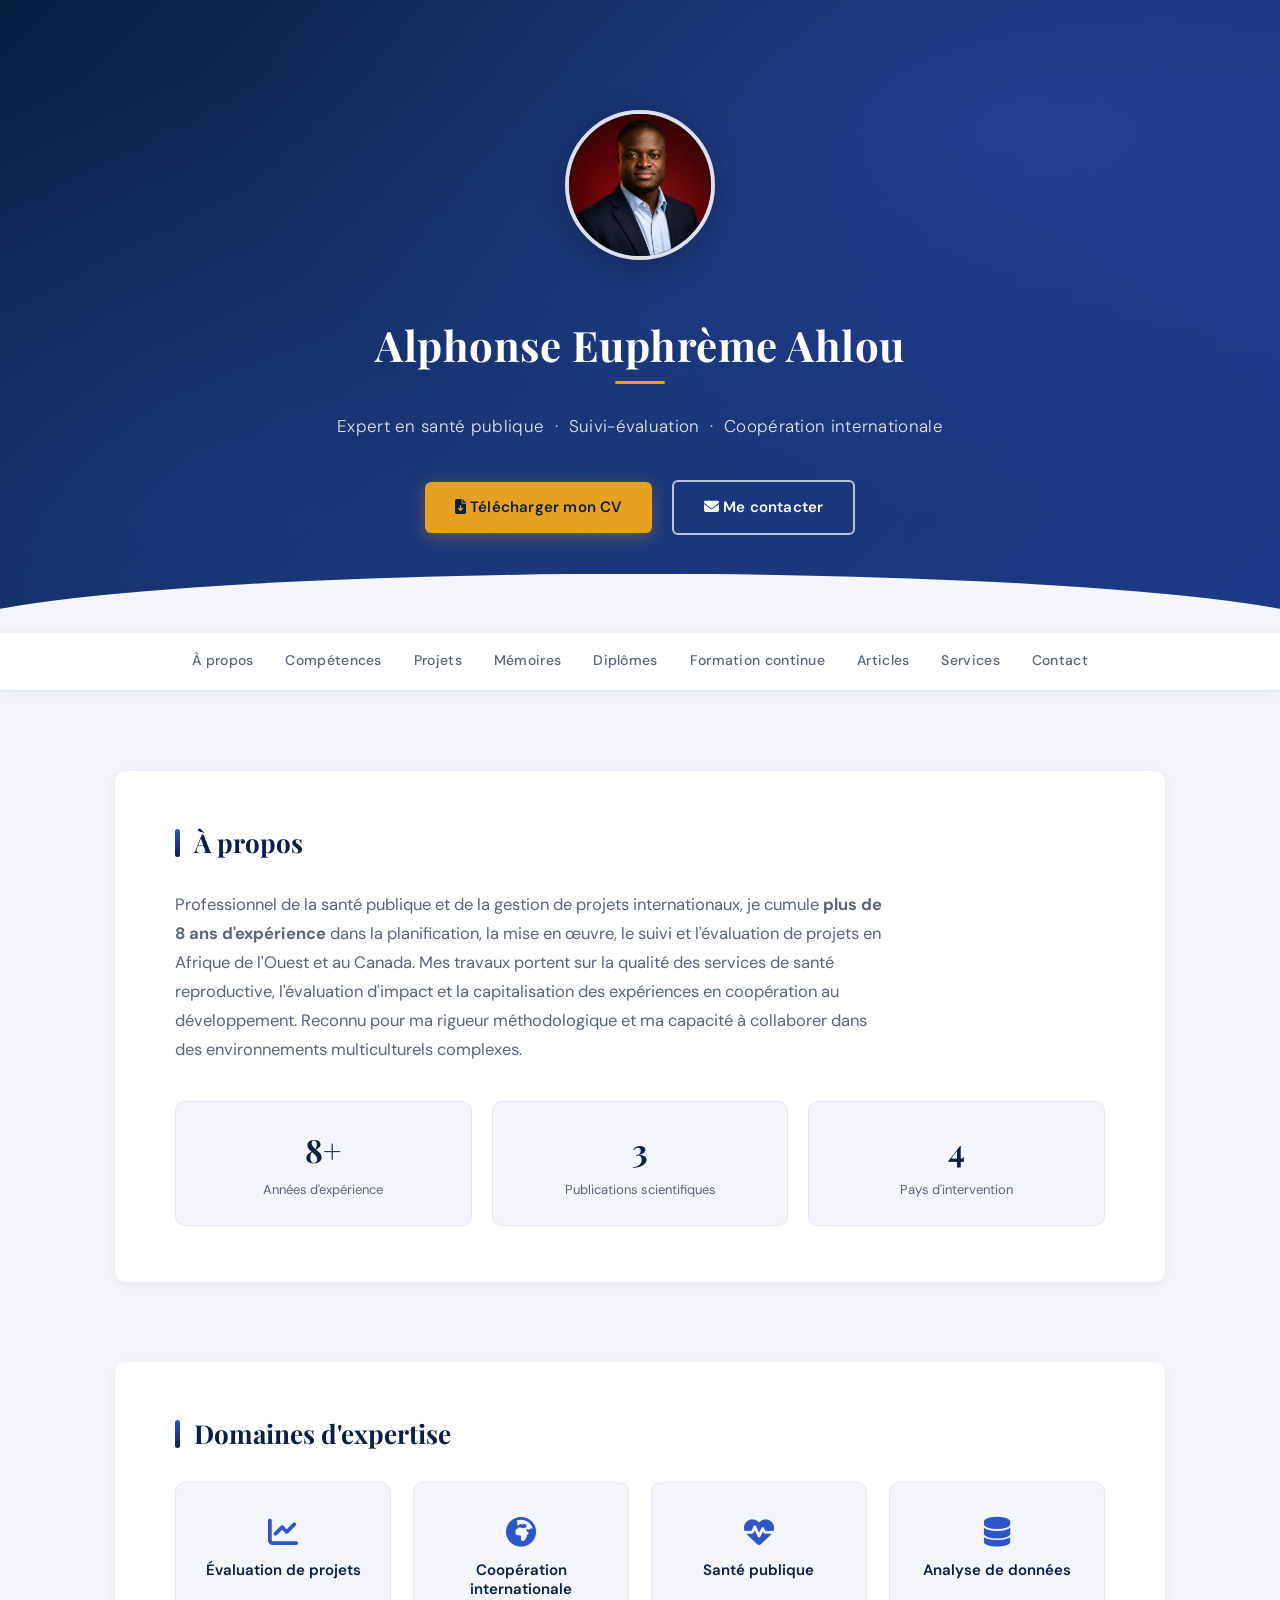
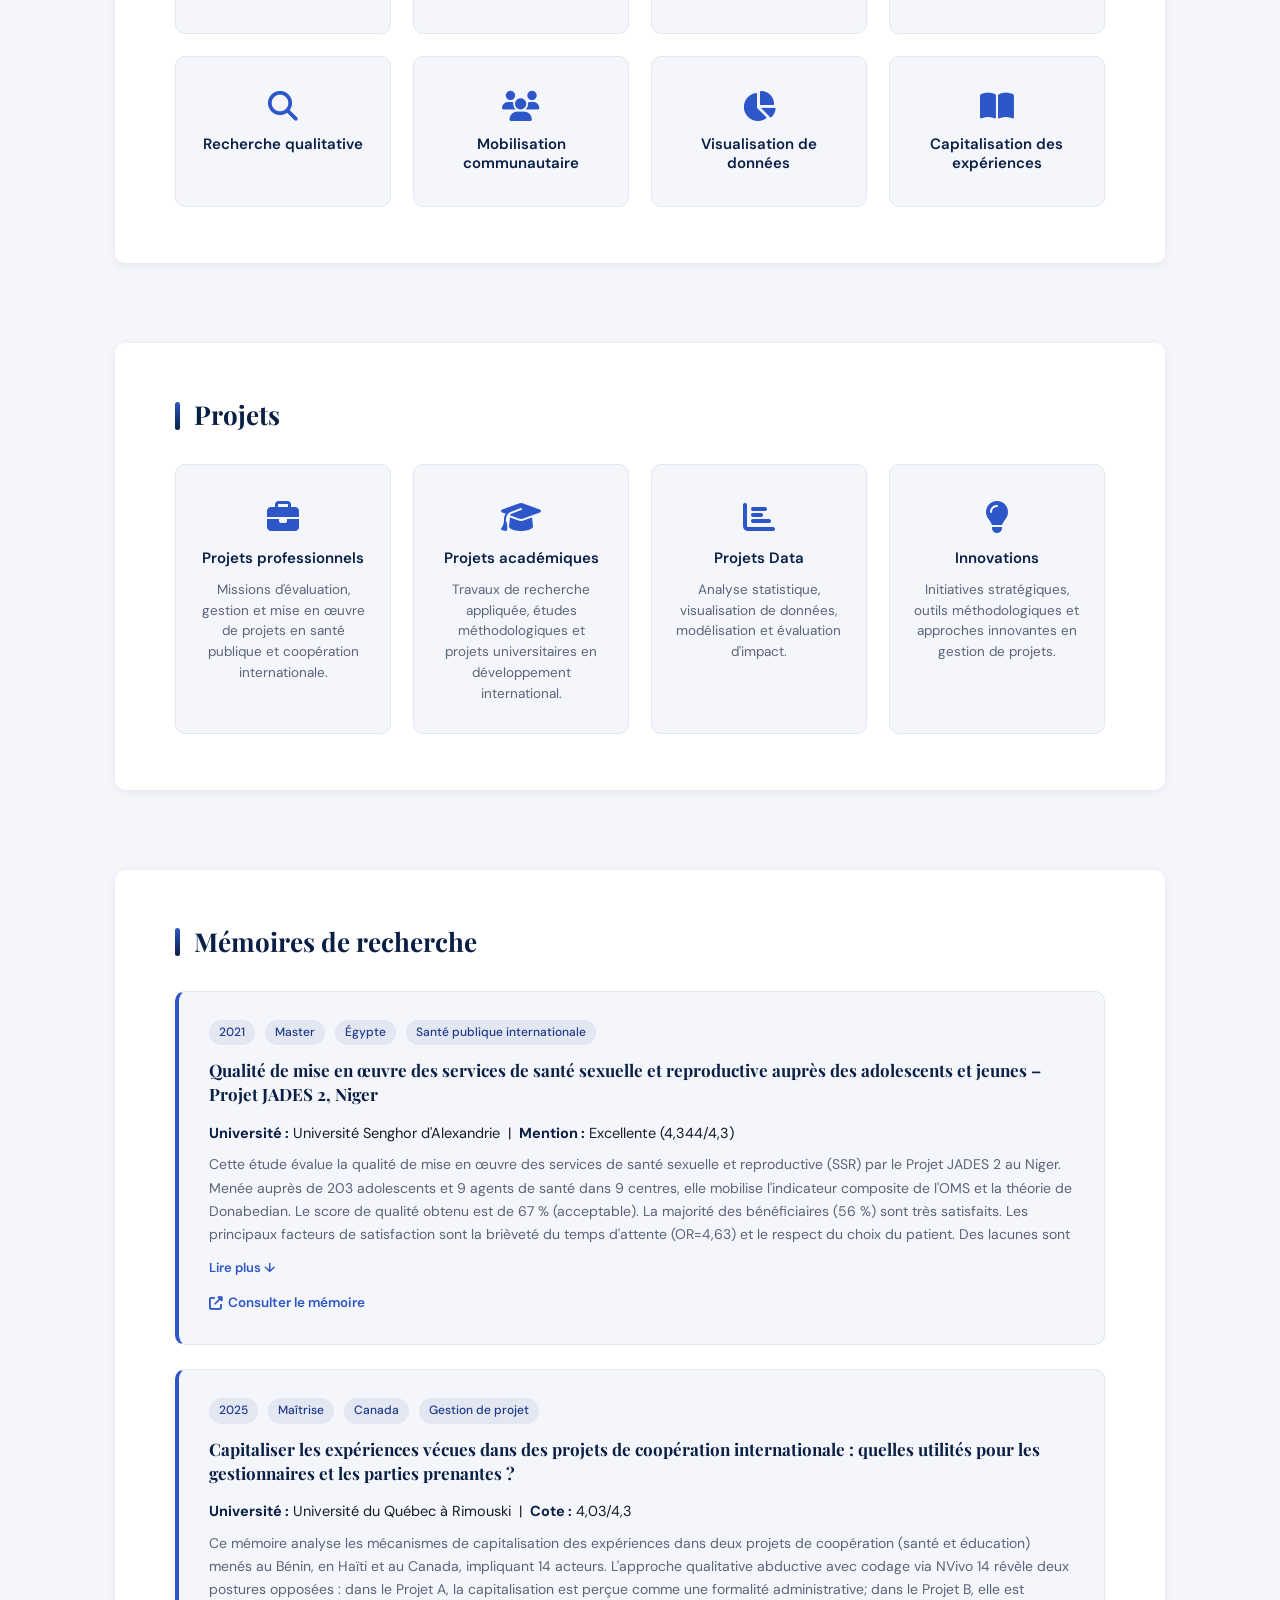
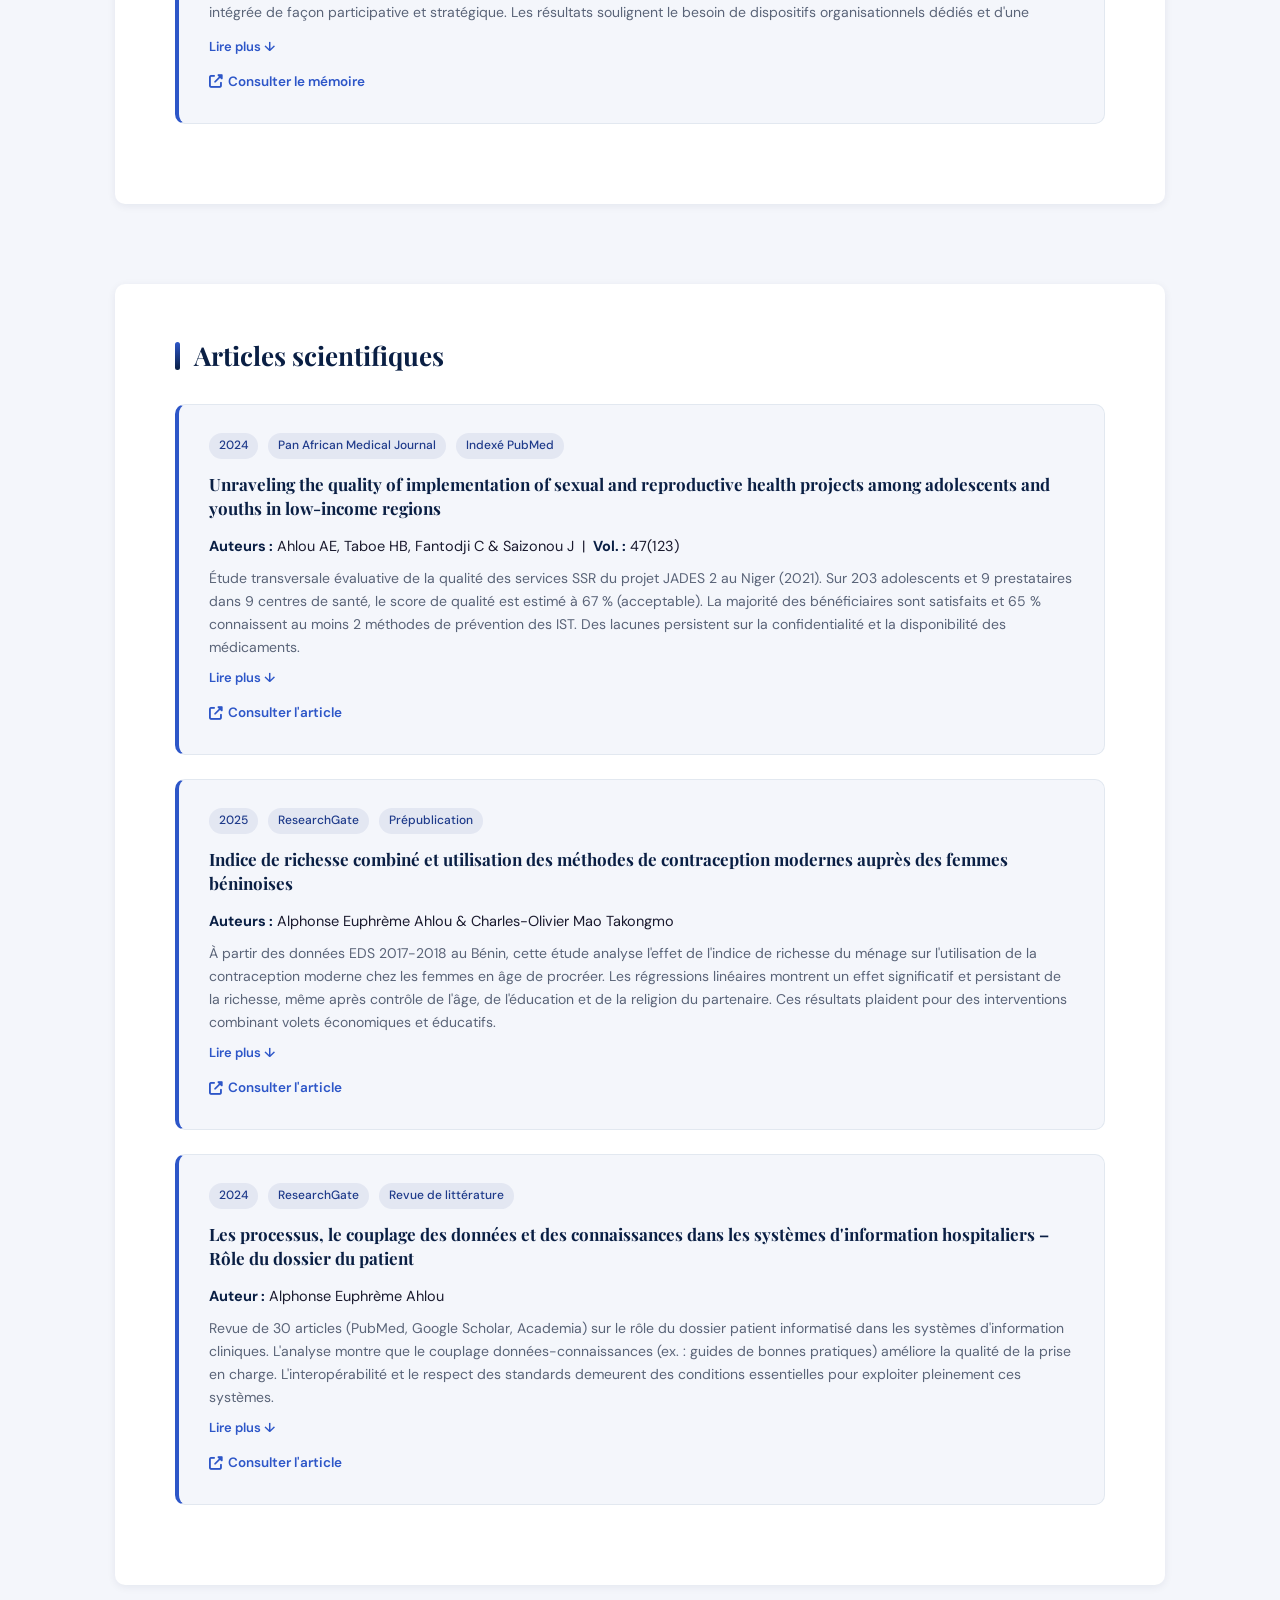
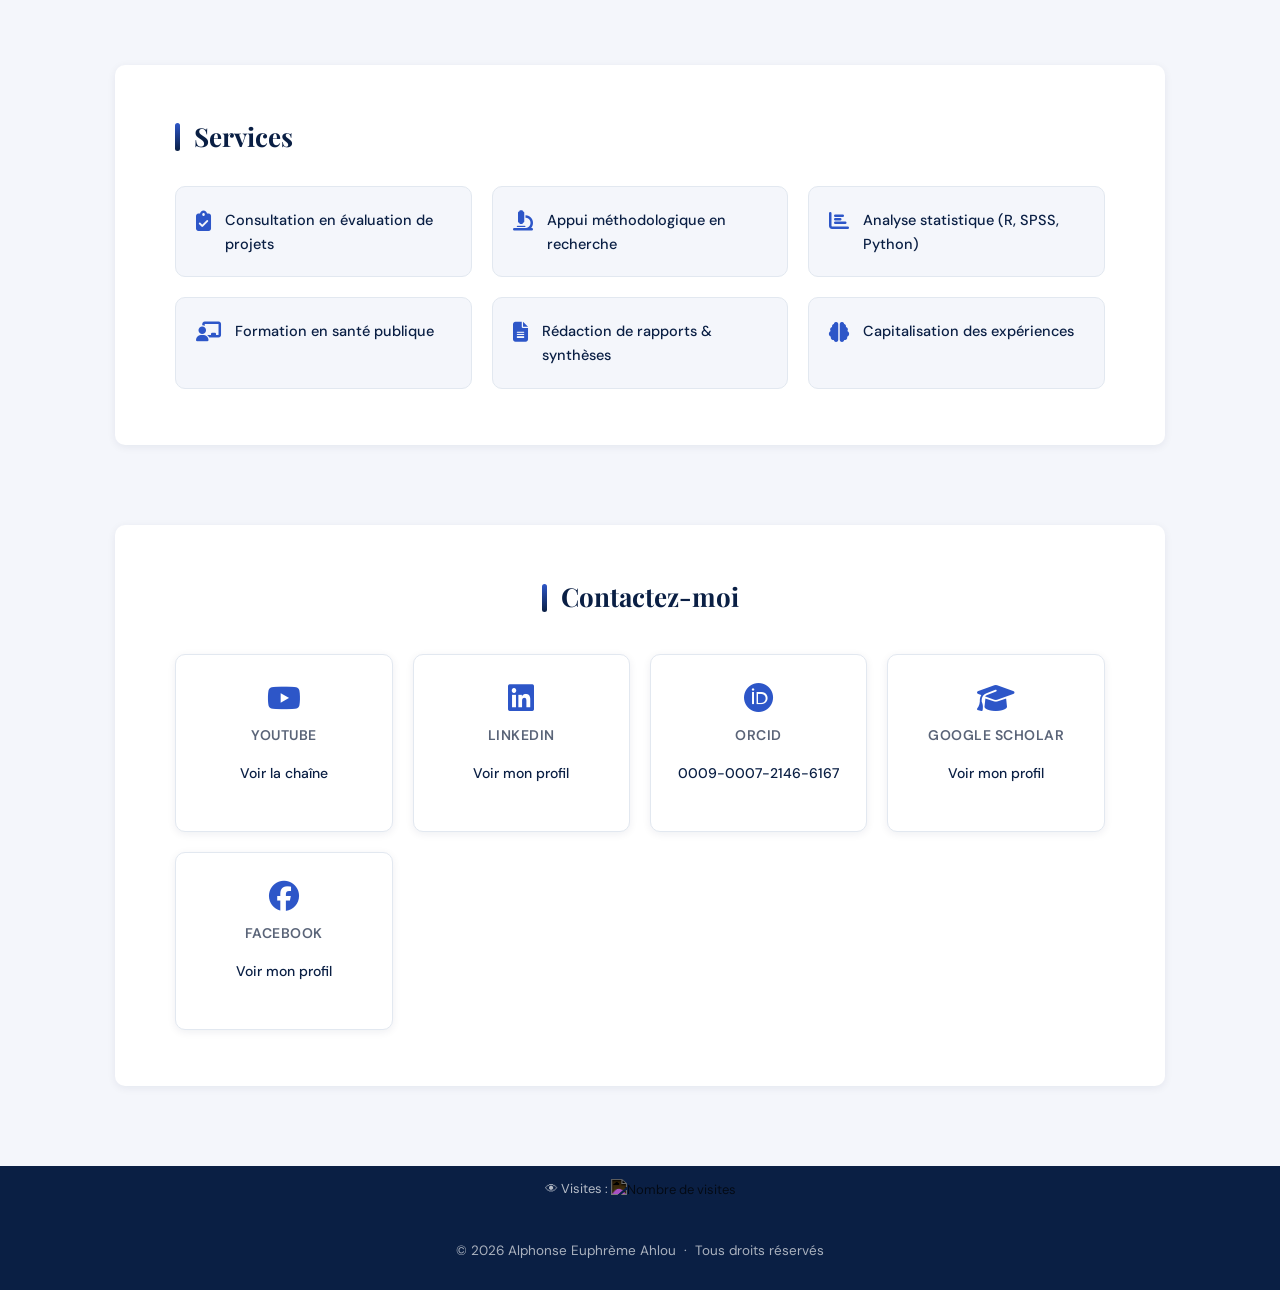
==== commit 35078a06: "mise à jour photo et cv mise à jour photo et cv" ====
--- a/index.html
+++ b/index.html
@@ -28,7 +28,7 @@
 <header class="hero">
     <div class="hero-content">
 
-        <img src="photo.jpeg" alt="Photo professionnelle d'Alphonse Euphrème Ahlou" class="photo-profil" loading="lazy" decoding="async">
+        <img src="photo.jpg" alt="Photo professionnelle d'Alphonse Euphrème Ahlou" class="photo-profil" loading="lazy" decoding="async">
 
         <h1>Alphonse Euphrème Ahlou</h1>
         <div class="hero-divider"></div>
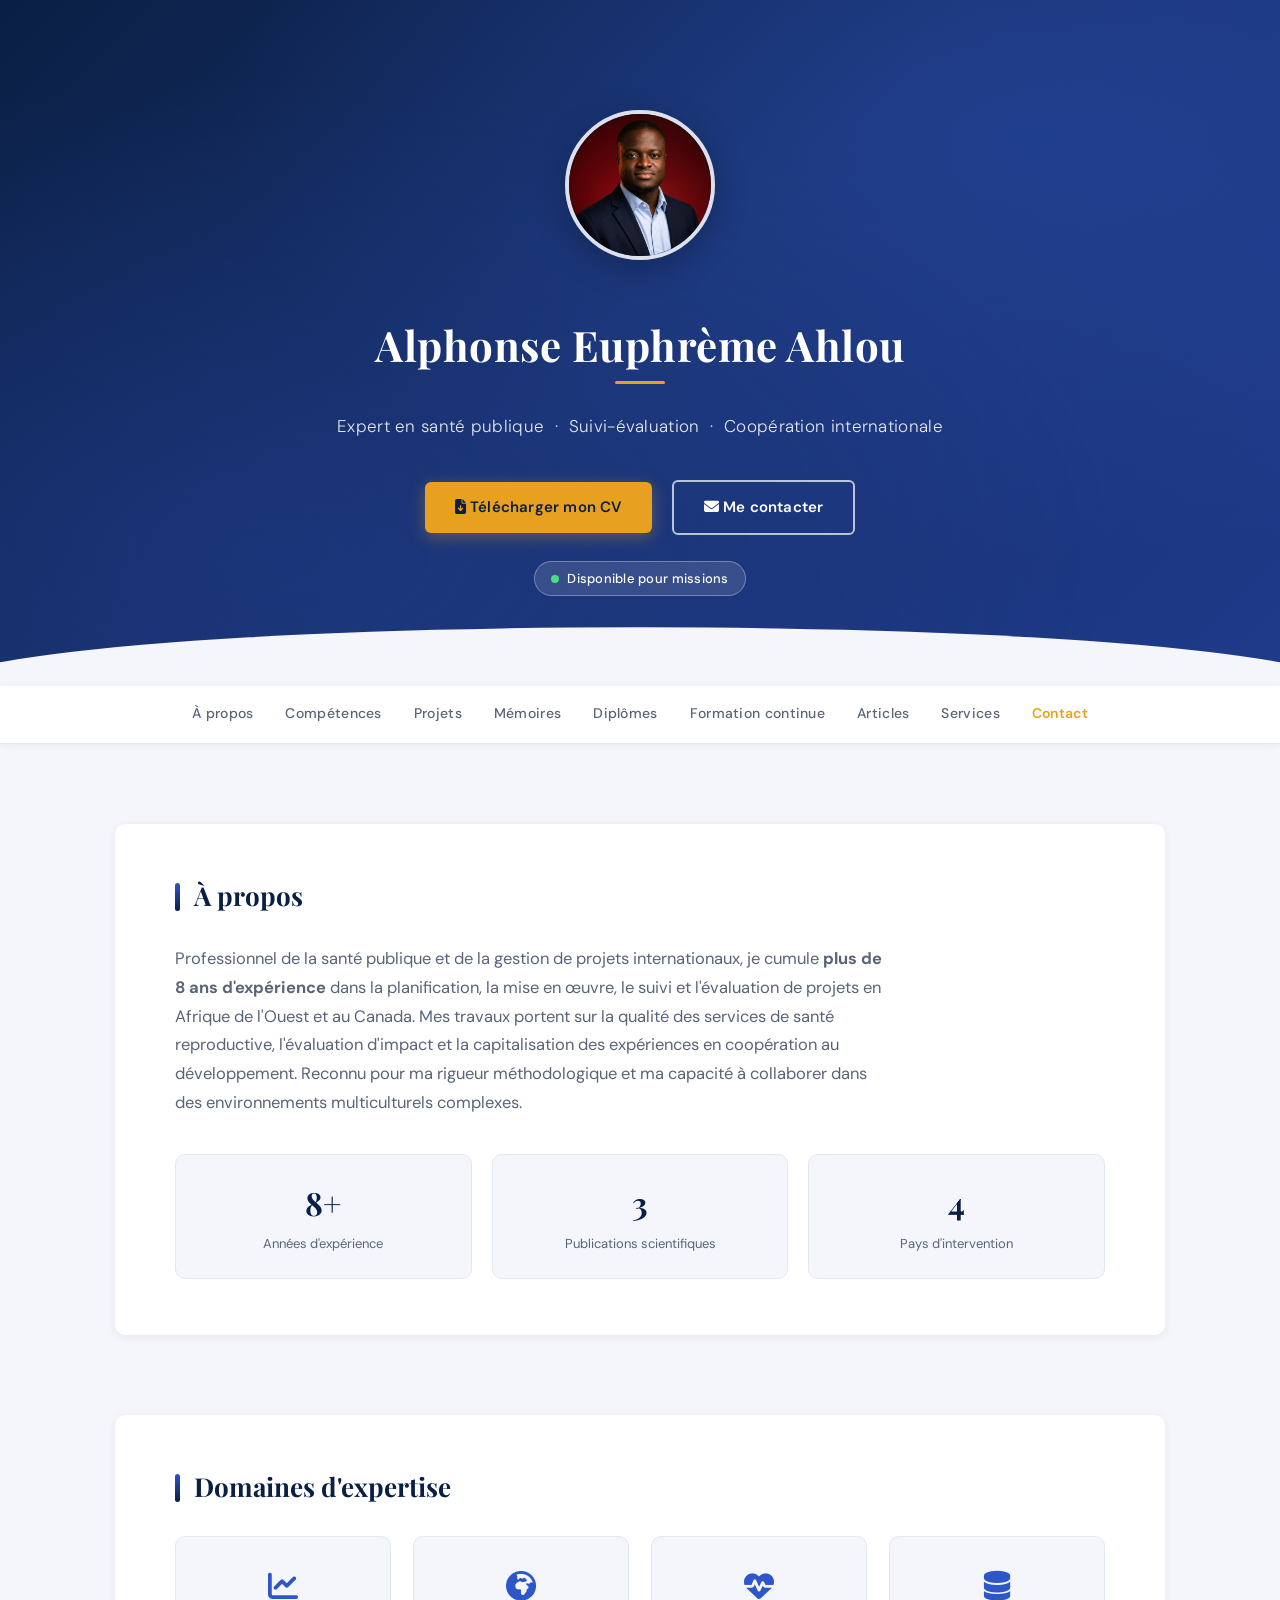
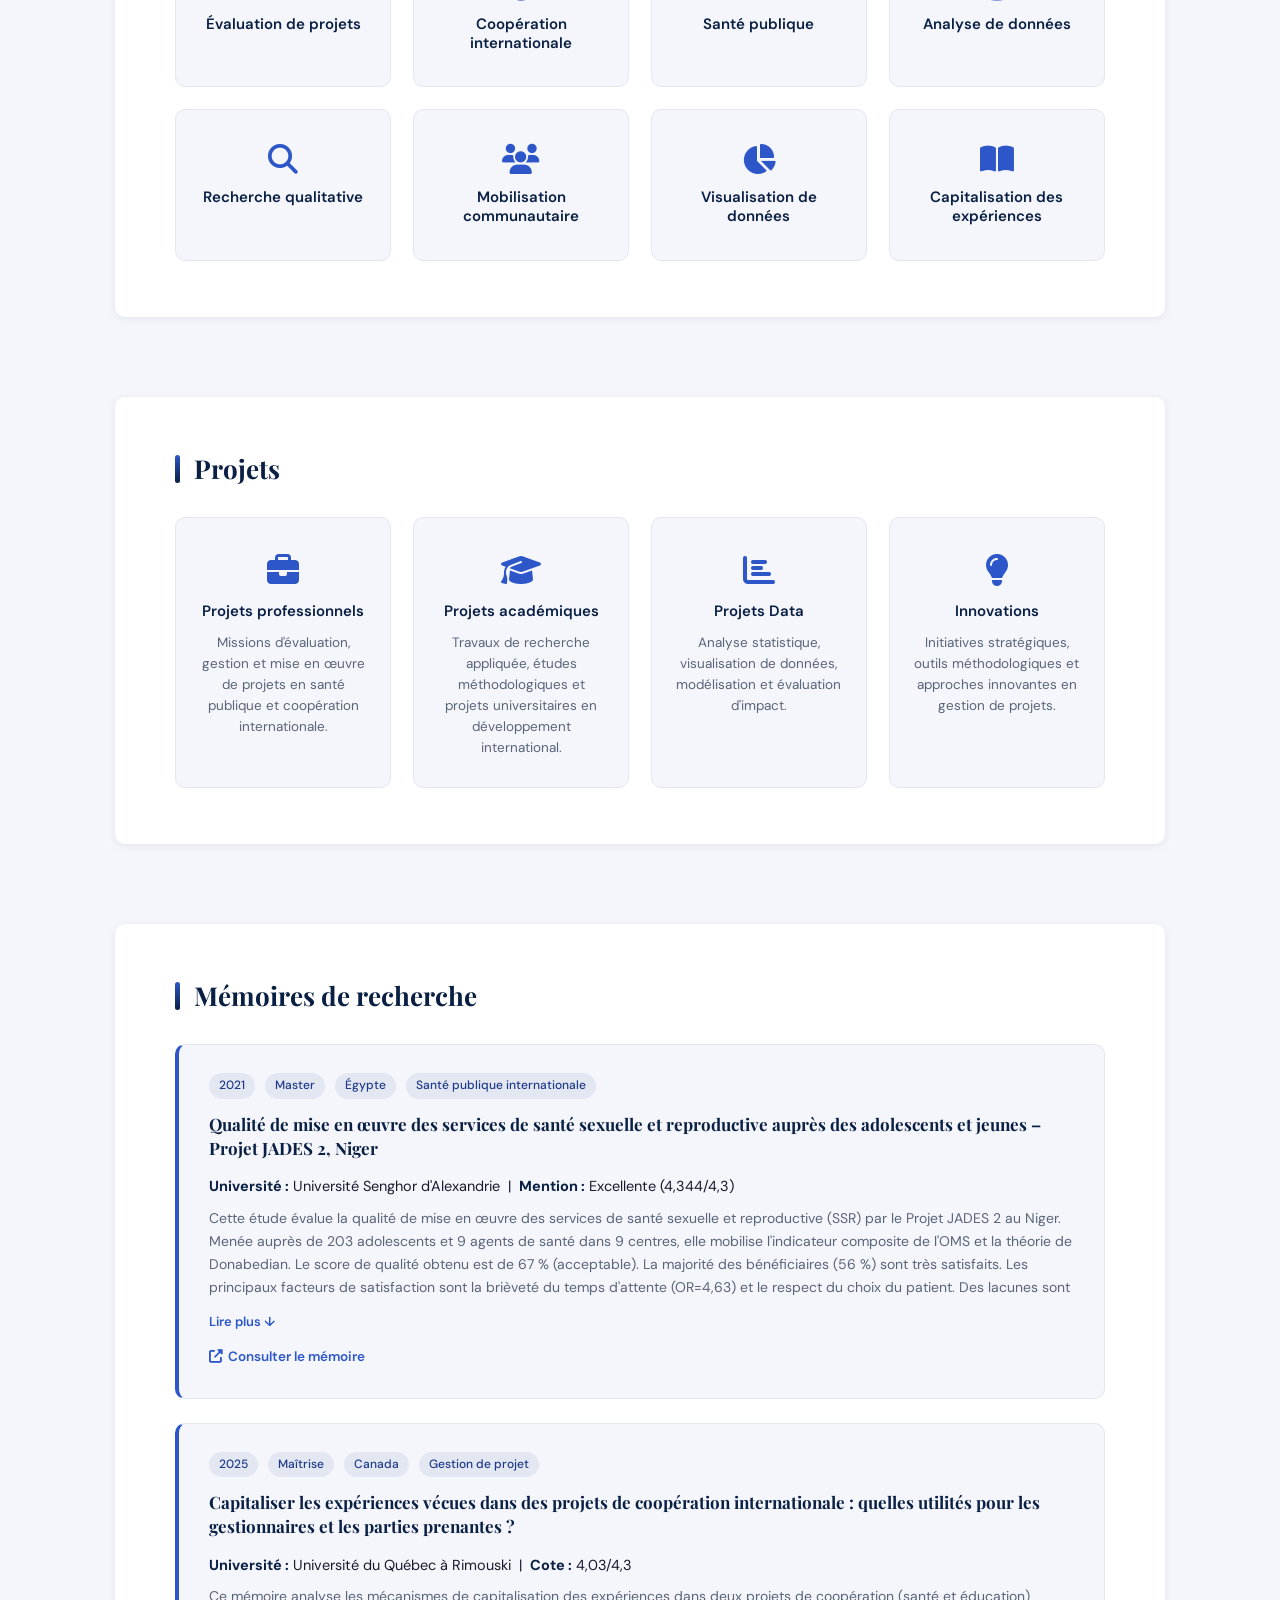
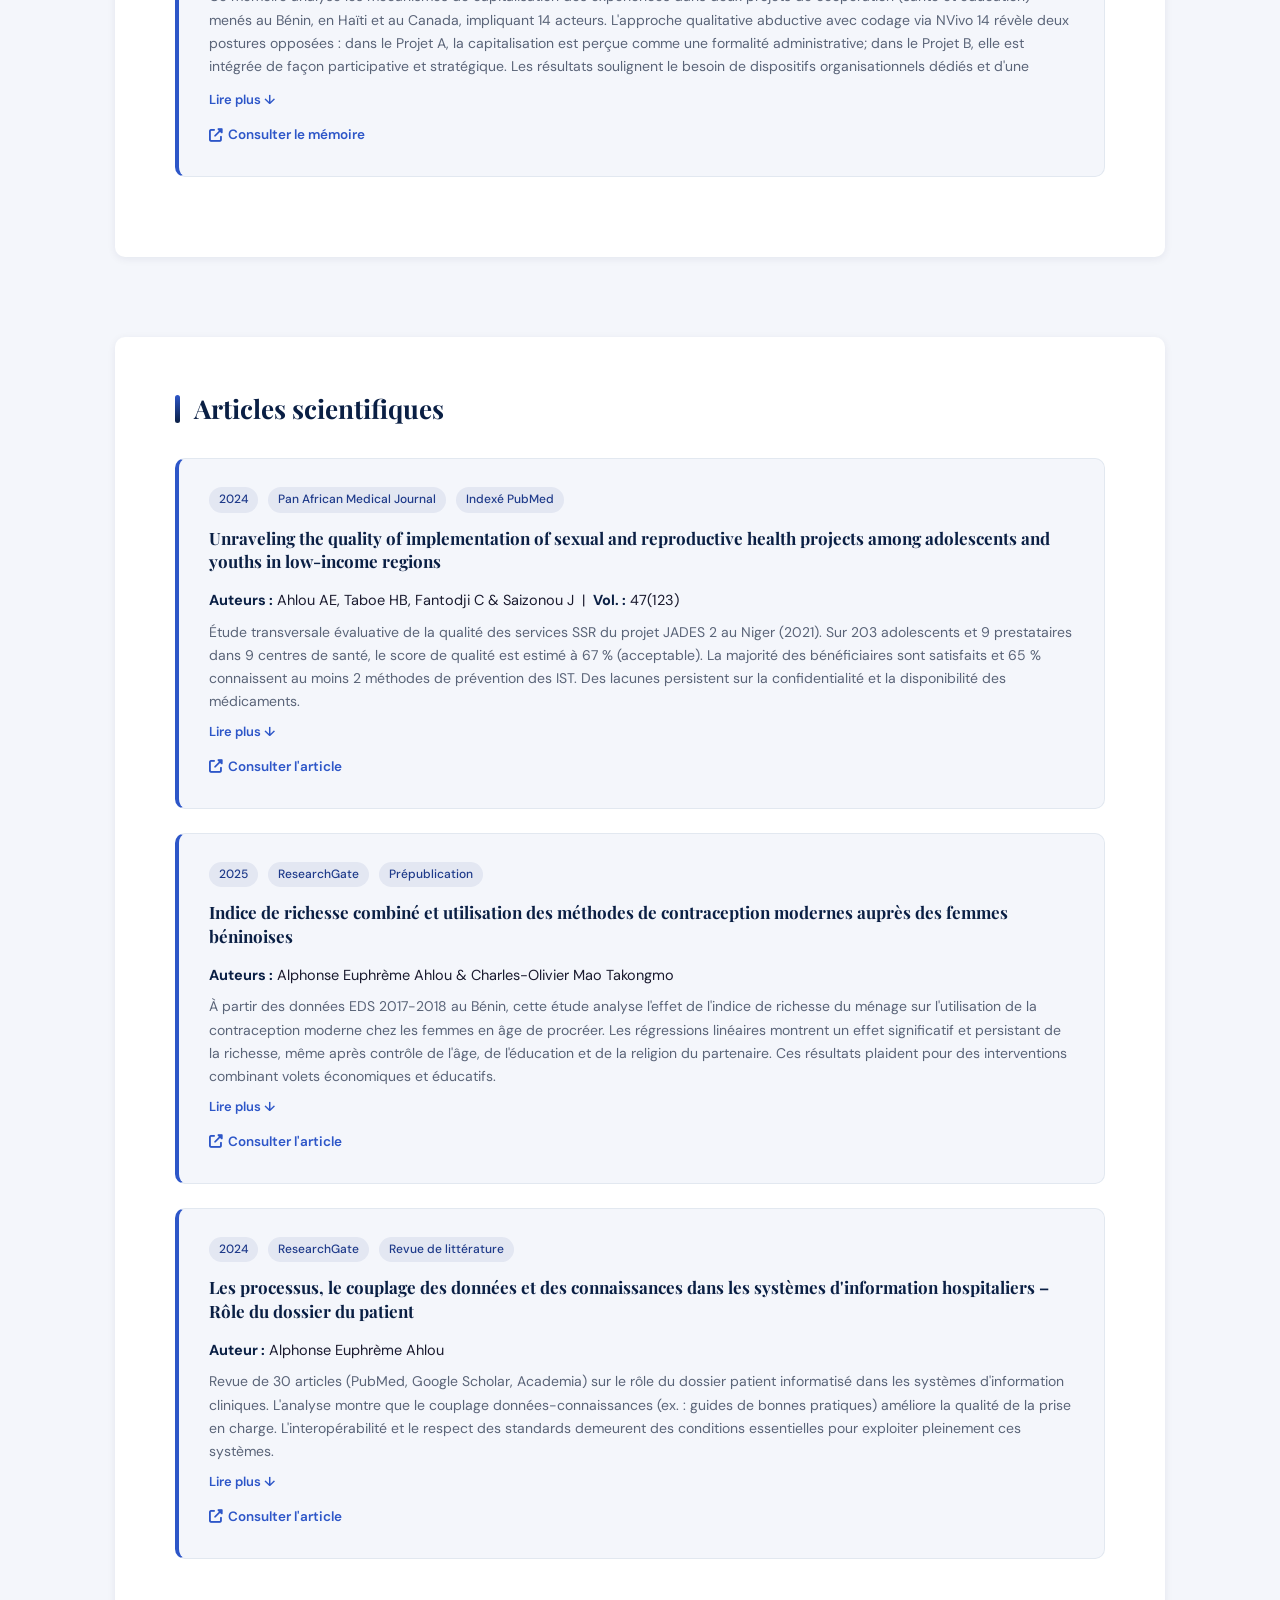
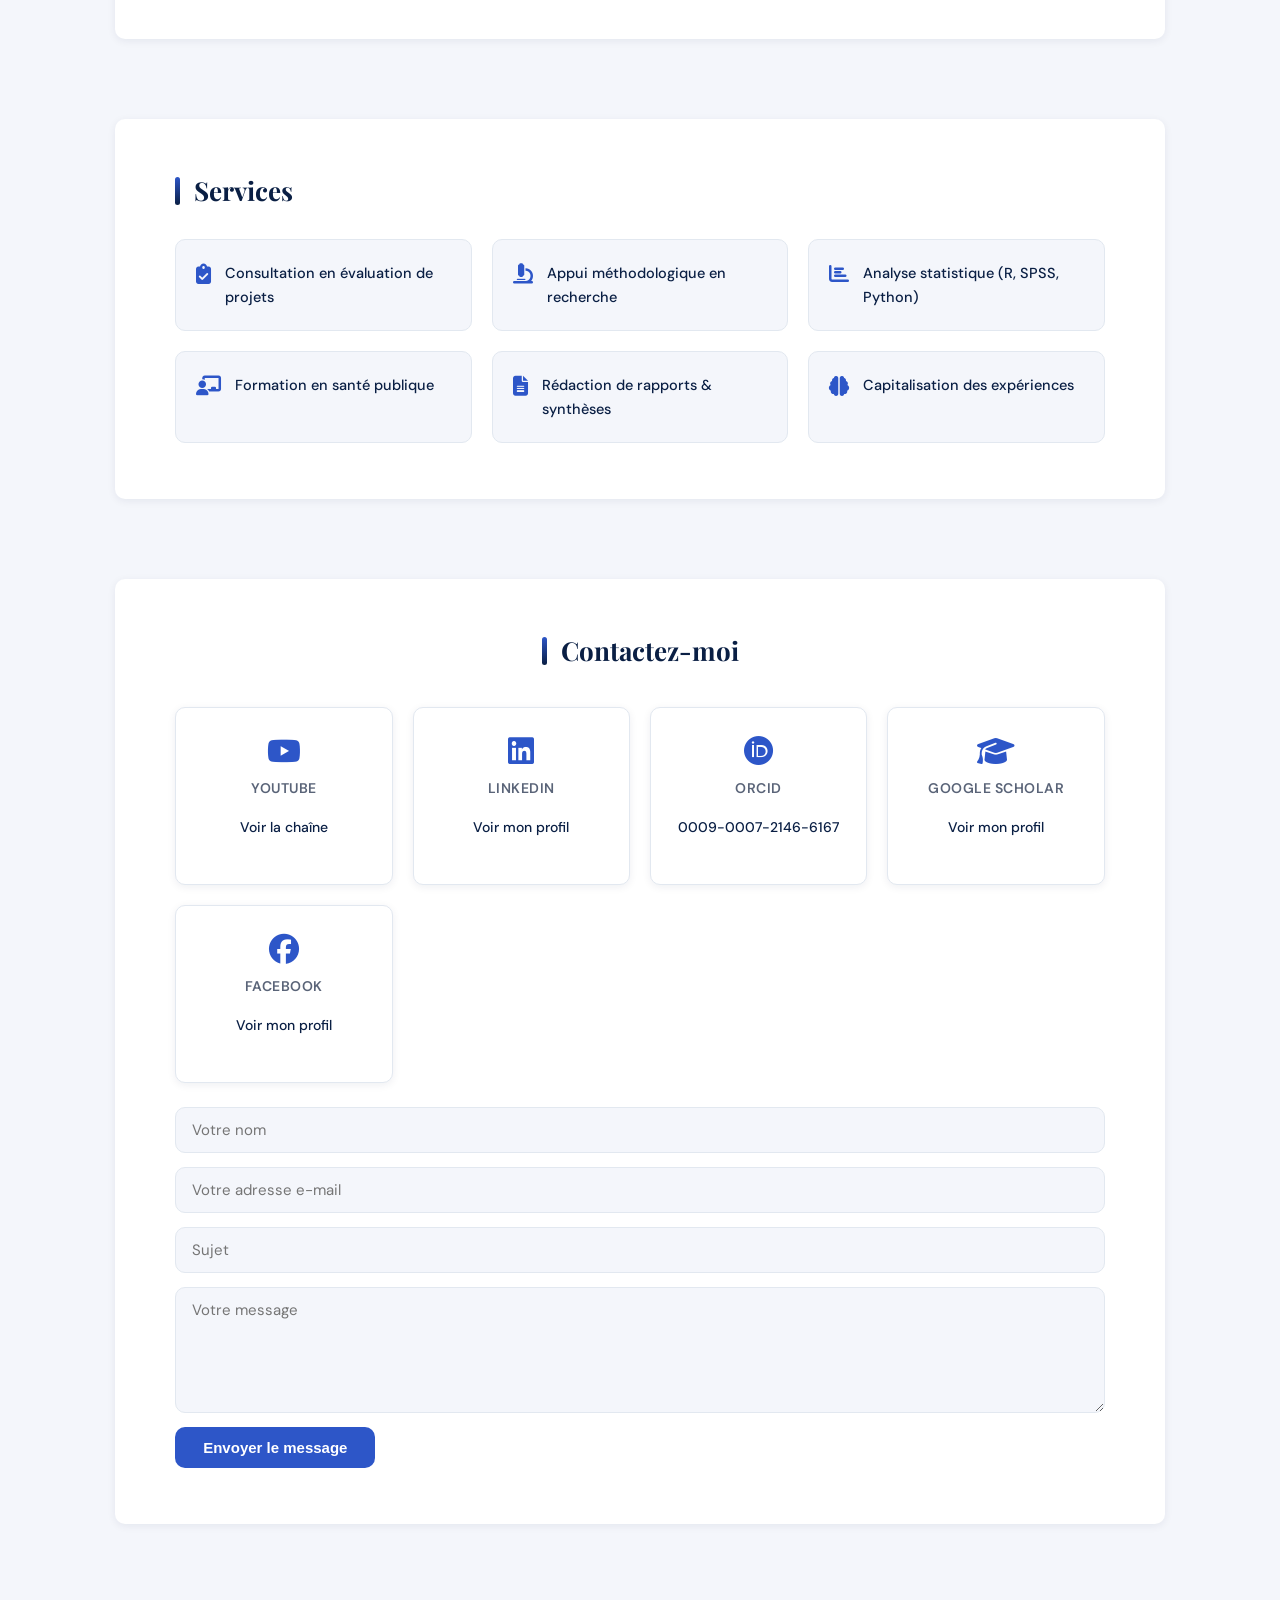
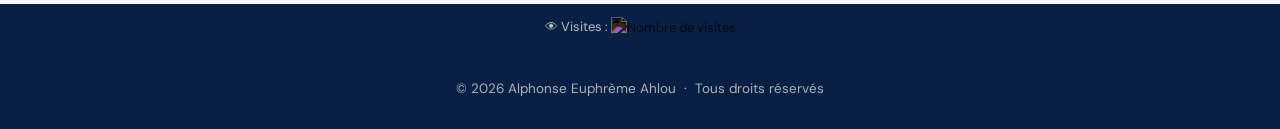
==== commit bf9c1146: "Mise a jour de forme" ====
--- a/index.html
+++ b/index.html
@@ -9,8 +9,10 @@
     <meta property="og:description" content="Portfolio professionnel : 8+ ans d'expérience, publications scientifiques, projets internationaux en santé publique.">
     <meta property="og:type" content="website">
     <meta property="og:url" content="https://alphonseahlou.github.io/portfolio/">
-    <meta property="og:image" content="https://alphonseahlou.github.io/portfolio/photo.jpeg">
+    <meta property="og:image" content="https://alphonseahlou.github.io/portfolio/photo.jpg">
     <meta name="google-site-verification" content="CFvNpnEF_vB_awwuY7uMF-tYNa8i6jqBNklt-OZzLF4" />
+    <meta name="theme-color" content="#0a1f44">
+    <link rel="canonical" href="https://alphonseahlou.github.io/portfolio/">
     <title>Portfolio - Alphonse Euphrème Ahlou</title>
     <link rel="stylesheet" href="style.css">
     <link rel="stylesheet" href="https://cdnjs.cloudflare.com/ajax/libs/font-awesome/6.5.0/css/all.min.css">
@@ -19,6 +21,26 @@
     <link href="https://fonts.googleapis.com/css2?family=Playfair+Display:wght@600;700&family=DM+Sans:wght@300;400;500;600&display=swap" rel="stylesheet">
     <script src="script.js" defer></script>
     <script data-goatcounter="https://aahlou.goatcounter.com/count" async src="//gc.zgo.at/count.js"></script>
+    <script type="application/ld+json">
+    {
+      "@context": "https://schema.org",
+      "@type": "Person",
+      "name": "Alphonse Euphrème Ahlou",
+      "url": "https://alphonseahlou.github.io/portfolio/",
+      "image": "https://alphonseahlou.github.io/portfolio/photo.jpg",
+      "jobTitle": "Expert en santé publique et gestion de projets internationaux",
+      "alumniOf": [
+        { "@type": "CollegeOrUniversity", "name": "Université du Québec à Rimouski" },
+        { "@type": "CollegeOrUniversity", "name": "Université Senghor d'Alexandrie" }
+      ],
+      "knowsAbout": ["Santé publique", "Suivi-évaluation", "Coopération internationale", "Analyse de données"],
+      "sameAs": [
+        "https://www.linkedin.com/in/ahlou2/",
+        "https://orcid.org/0009-0007-2146-6167",
+        "https://scholar.google.com/citations?user=ZA_YzaYAAAAJ&hl=fr"
+      ]
+    }
+    </script>
 </head>
 
 <body>
@@ -28,7 +50,7 @@
 <header class="hero">
     <div class="hero-content">
 
-        <img src="photo.jpg" alt="Photo professionnelle d'Alphonse Euphrème Ahlou" class="photo-profil" loading="lazy" decoding="async">
+        <img src="photo.jpg" alt="Photo professionnelle d'Alphonse Euphrème Ahlou" class="photo-profil" fetchpriority="high" decoding="async">
 
         <h1>Alphonse Euphrème Ahlou</h1>
         <div class="hero-divider"></div>
@@ -44,6 +66,11 @@
             <a href="#contact" class="btn-secondary">
                 <i class="fas fa-envelope"></i> Me contacter
             </a>
+        </div>
+
+        <div class="disponible-badge">
+            <span class="disponible-dot"></span>
+            Disponible pour missions
         </div>
 
     </div>
@@ -368,6 +395,14 @@
         </div>
 
     </div>
+
+    <form class="contact-form" action="https://formspree.io/f/xpwzkgly" method="POST">
+        <input type="text" name="name" placeholder="Votre nom" required autocomplete="name">
+        <input type="email" name="email" placeholder="Votre adresse e-mail" required autocomplete="email">
+        <input type="text" name="subject" placeholder="Sujet">
+        <textarea name="message" rows="5" placeholder="Votre message" required></textarea>
+        <button type="submit">Envoyer le message</button>
+    </form>
 </section>
 
 <!-- COMPTEUR DE VISITES -->
@@ -375,9 +410,11 @@
 
 <div class="visit-counter">
     <span>👁 Visites : </span>
-    <img src="https://aahlou.goatcounter.com/counter/%2F.svg"
+    <img src="https://aahlou.goatcounter.com/counter.svg"
          alt="Nombre de visites">
 </div>
+
+<button class="back-to-top" id="back-to-top" aria-label="Retour en haut">&#8679;</button>
 
 <footer>
     <p>© 2026 Alphonse Euphrème Ahlou &nbsp;·&nbsp; Tous droits réservés</p>
--- a/style.css
+++ b/style.css
@@ -198,12 +198,11 @@
     cursor: pointer;
     padding: 14px 18px;
     color: var(--navy);
-    font-size: 20px;
+    font-size: 14px;
     width: 100%;
     text-align: right;
     font-family: 'DM Sans', sans-serif;
     font-weight: 600;
-    font-size: 14px;
     align-items: center;
     justify-content: space-between;
 }
@@ -770,3 +769,246 @@
     .projects-grid { grid-template-columns: 1fr; }
     .apropos-stats { grid-template-columns: 1fr; }
 }
+
+/* ============================================ */
+/* === DARK MODE ============================== */
+/* ============================================ */
+
+@media (prefers-color-scheme: dark) {
+    :root {
+        --navy:      #e2e8f0;
+        --blue:      #93b4ff;
+        --blue-mid:  #7aa3f5;
+        --accent:    #f4b942;
+        --light-bg:  #0d1117;
+        --white:     #161b22;
+        --text:      #e2e8f0;
+        --text-muted:#8b949e;
+        --border:    #30363d;
+        --shadow-sm: 0 2px 8px rgba(0,0,0,0.4);
+        --shadow-md: 0 6px 24px rgba(0,0,0,0.5);
+        --shadow-lg: 0 16px 48px rgba(0,0,0,0.6);
+    }
+
+    body { background-color: var(--light-bg); color: var(--text); }
+
+    .hero { background: linear-gradient(135deg, #0d1b35 0%, #1a2e5a 60%, #0d1b35 100%); }
+
+    section, .contact-section {
+        background: var(--white);
+        border-color: var(--border);
+    }
+
+    .timeline-item {
+        background: #1c2333;
+        border-color: var(--border);
+    }
+
+    .project-card {
+        background: #1c2333;
+        border-color: var(--border);
+    }
+
+    .project-card:hover { background: #21293a; }
+
+    nav {
+        background: rgba(13, 17, 23, 0.96);
+        border-bottom-color: var(--border);
+    }
+
+    .nav-toggle { color: var(--text); }
+
+    #main-nav { background: rgba(13, 17, 23, 0.98); }
+
+    #main-nav a { color: var(--text); }
+    #main-nav a:hover, #main-nav a.active { color: var(--accent); }
+
+    .skill-tag {
+        background: #21293a;
+        border-color: var(--border);
+        color: var(--text);
+    }
+
+    .apropos-stat {
+        background: #1c2333;
+        border-color: var(--border);
+    }
+
+    footer { background: #0d1117; color: var(--text-muted); }
+
+    input, textarea, select {
+        background: #1c2333;
+        border-color: var(--border);
+        color: var(--text);
+    }
+
+    input::placeholder, textarea::placeholder { color: var(--text-muted); }
+}
+
+/* ============================================ */
+/* === BACK-TO-TOP BUTTON ===================== */
+/* ============================================ */
+
+.back-to-top {
+    position: fixed;
+    bottom: 28px;
+    right: 24px;
+    width: 44px;
+    height: 44px;
+    border-radius: 50%;
+    background: var(--blue-mid);
+    color: #fff;
+    border: none;
+    cursor: pointer;
+    display: flex;
+    align-items: center;
+    justify-content: center;
+    font-size: 20px;
+    box-shadow: var(--shadow-md);
+    opacity: 0;
+    transform: translateY(16px);
+    transition: opacity 0.3s, transform 0.3s;
+    pointer-events: none;
+    z-index: 999;
+}
+
+.back-to-top.visible {
+    opacity: 1;
+    transform: translateY(0);
+    pointer-events: auto;
+}
+
+.back-to-top:hover { background: var(--navy); }
+
+/* ============================================ */
+/* === DISPONIBILITÉ BADGE ==================== */
+/* ============================================ */
+
+.disponible-badge {
+    display: inline-flex;
+    align-items: center;
+    gap: 8px;
+    background: rgba(255,255,255,0.12);
+    border: 1px solid rgba(255,255,255,0.3);
+    color: #fff;
+    border-radius: 999px;
+    padding: 6px 16px;
+    font-size: 13px;
+    font-weight: 500;
+    letter-spacing: 0.02em;
+    margin-top: 18px;
+    backdrop-filter: blur(4px);
+}
+
+.disponible-dot {
+    width: 8px;
+    height: 8px;
+    border-radius: 50%;
+    background: #4ade80;
+    flex-shrink: 0;
+    animation: pulse-dot 2s ease-in-out infinite;
+}
+
+@keyframes pulse-dot {
+    0%, 100% { opacity: 1; transform: scale(1); }
+    50%       { opacity: 0.5; transform: scale(0.75); }
+}
+
+/* ============================================ */
+/* === ACTIVE NAV LINK ======================== */
+/* ============================================ */
+
+#main-nav a.active {
+    color: var(--accent);
+    font-weight: 600;
+}
+
+/* ============================================ */
+/* === CONTACT FORM =========================== */
+/* ============================================ */
+
+.contact-form {
+    display: flex;
+    flex-direction: column;
+    gap: 14px;
+    margin-top: 24px;
+}
+
+.contact-form input,
+.contact-form textarea {
+    width: 100%;
+    padding: 12px 16px;
+    border: 1px solid var(--border);
+    border-radius: var(--radius);
+    font-family: 'DM Sans', Arial, sans-serif;
+    font-size: 15px;
+    background: var(--light-bg);
+    color: var(--text);
+    transition: border-color var(--transition), box-shadow var(--transition);
+    resize: vertical;
+}
+
+.contact-form input:focus,
+.contact-form textarea:focus {
+    outline: none;
+    border-color: var(--blue-mid);
+    box-shadow: 0 0 0 3px rgba(45,86,200,0.12);
+}
+
+.contact-form button[type="submit"] {
+    align-self: flex-start;
+    background: var(--blue-mid);
+    color: #fff;
+    border: none;
+    border-radius: var(--radius);
+    padding: 12px 28px;
+    font-size: 15px;
+    font-weight: 600;
+    cursor: pointer;
+    transition: background var(--transition), transform var(--transition);
+}
+
+.contact-form button[type="submit"]:hover {
+    background: var(--navy);
+    transform: translateY(-1px);
+}
+
+.contact-email-link {
+    display: inline-flex;
+    align-items: center;
+    gap: 8px;
+    font-size: 15px;
+    font-weight: 500;
+    color: var(--blue-mid);
+    margin-bottom: 8px;
+}
+
+.contact-email-link:hover { color: var(--navy); }
+
+/* ============================================ */
+/* === BREADCRUMB ============================= */
+/* ============================================ */
+
+.breadcrumb {
+    width: 90%;
+    max-width: 860px;
+    margin: 16px auto 0;
+    font-size: 13px;
+    color: var(--text-muted);
+    display: flex;
+    align-items: center;
+    gap: 6px;
+    flex-wrap: wrap;
+}
+
+.breadcrumb a {
+    color: var(--text-muted);
+    text-decoration: none;
+    transition: color var(--transition);
+}
+
+.breadcrumb a:hover { color: var(--blue-mid); text-decoration: none; }
+
+.breadcrumb .sep { opacity: 0.5; }
+
+.breadcrumb .current { color: var(--text); font-weight: 500; }
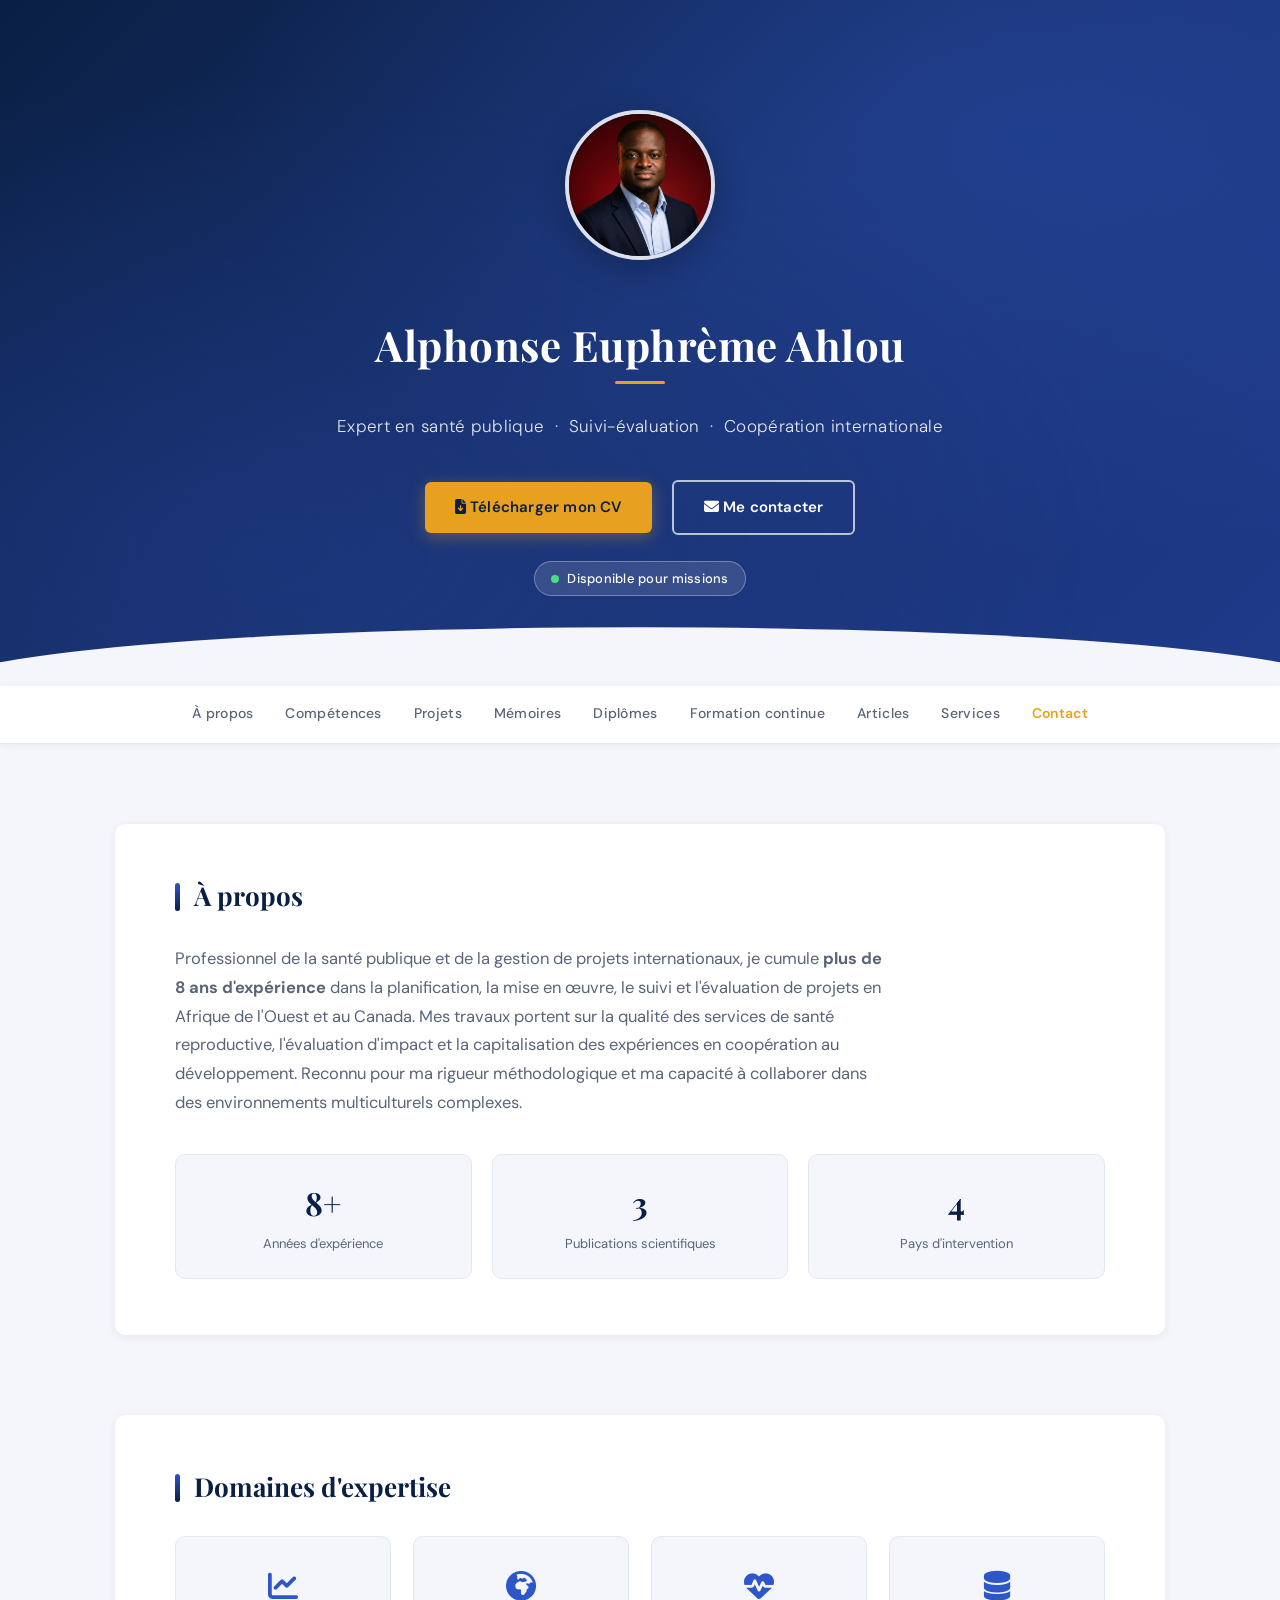
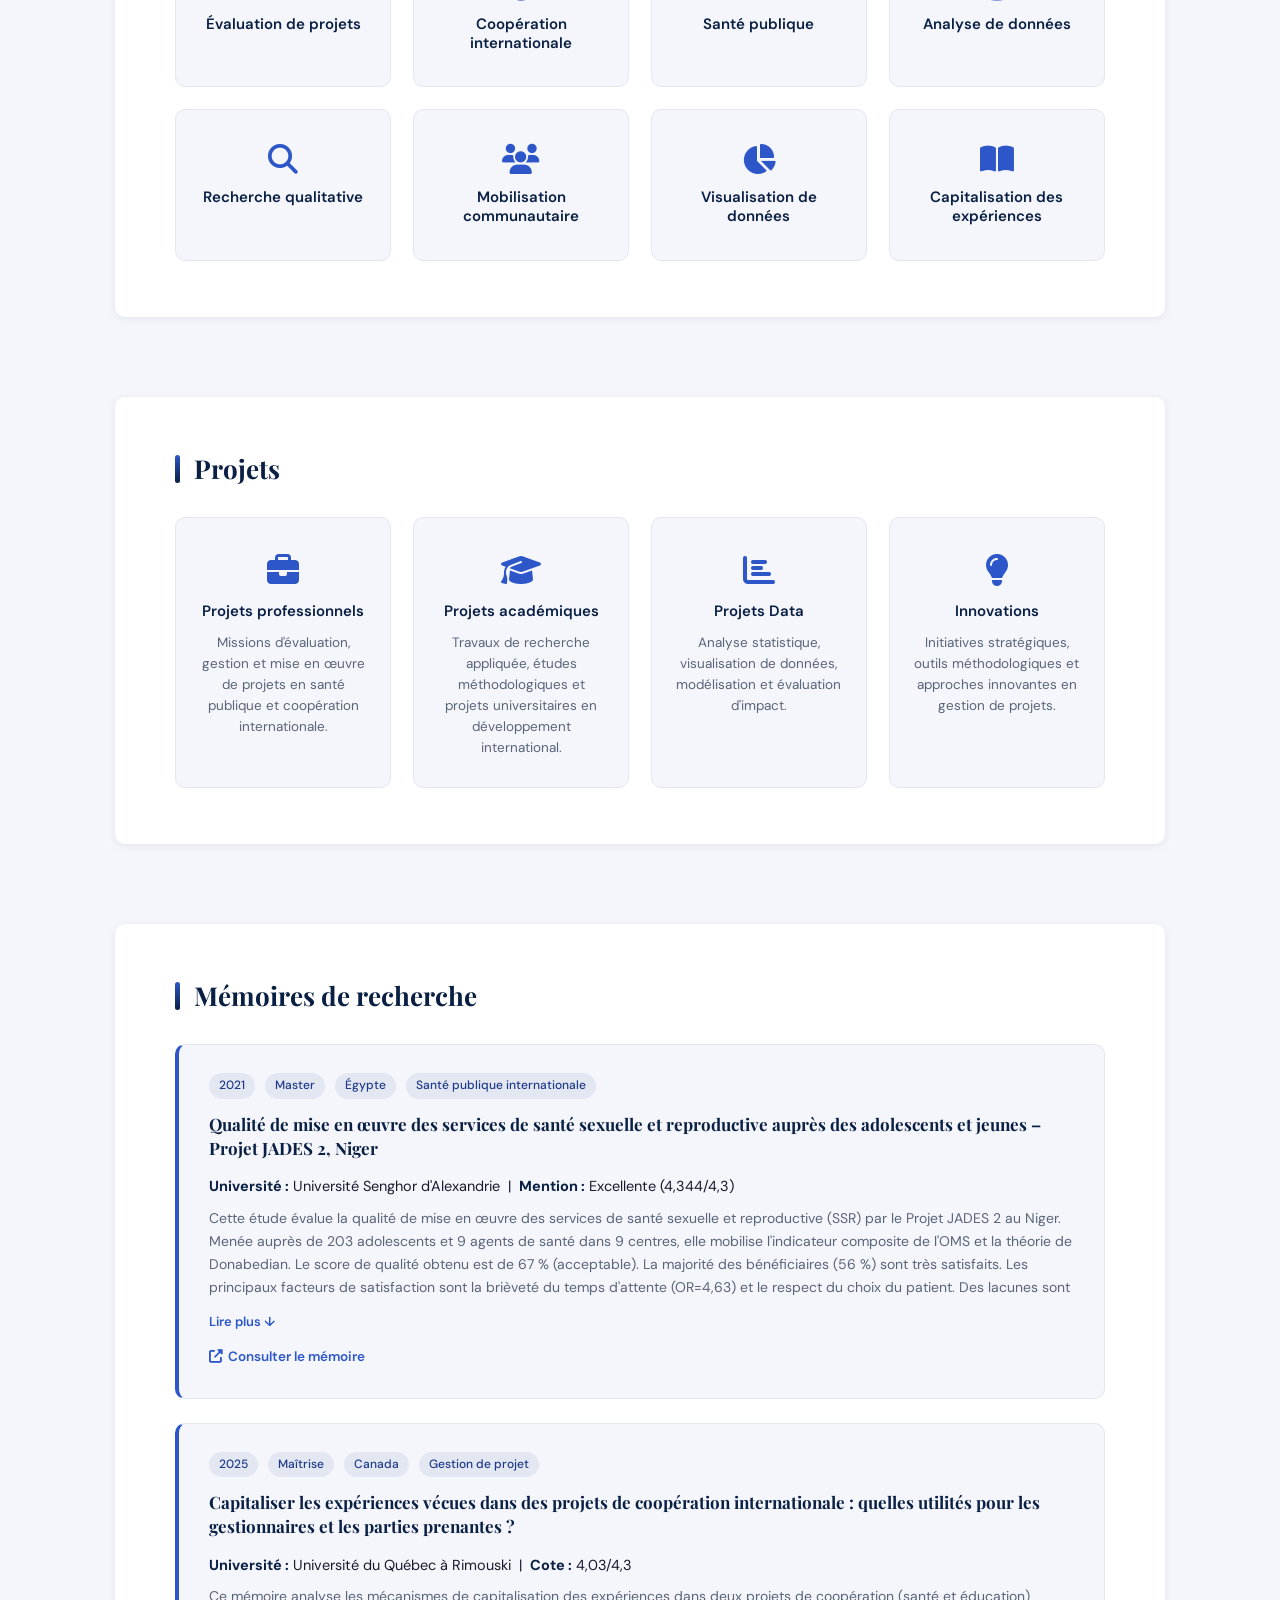
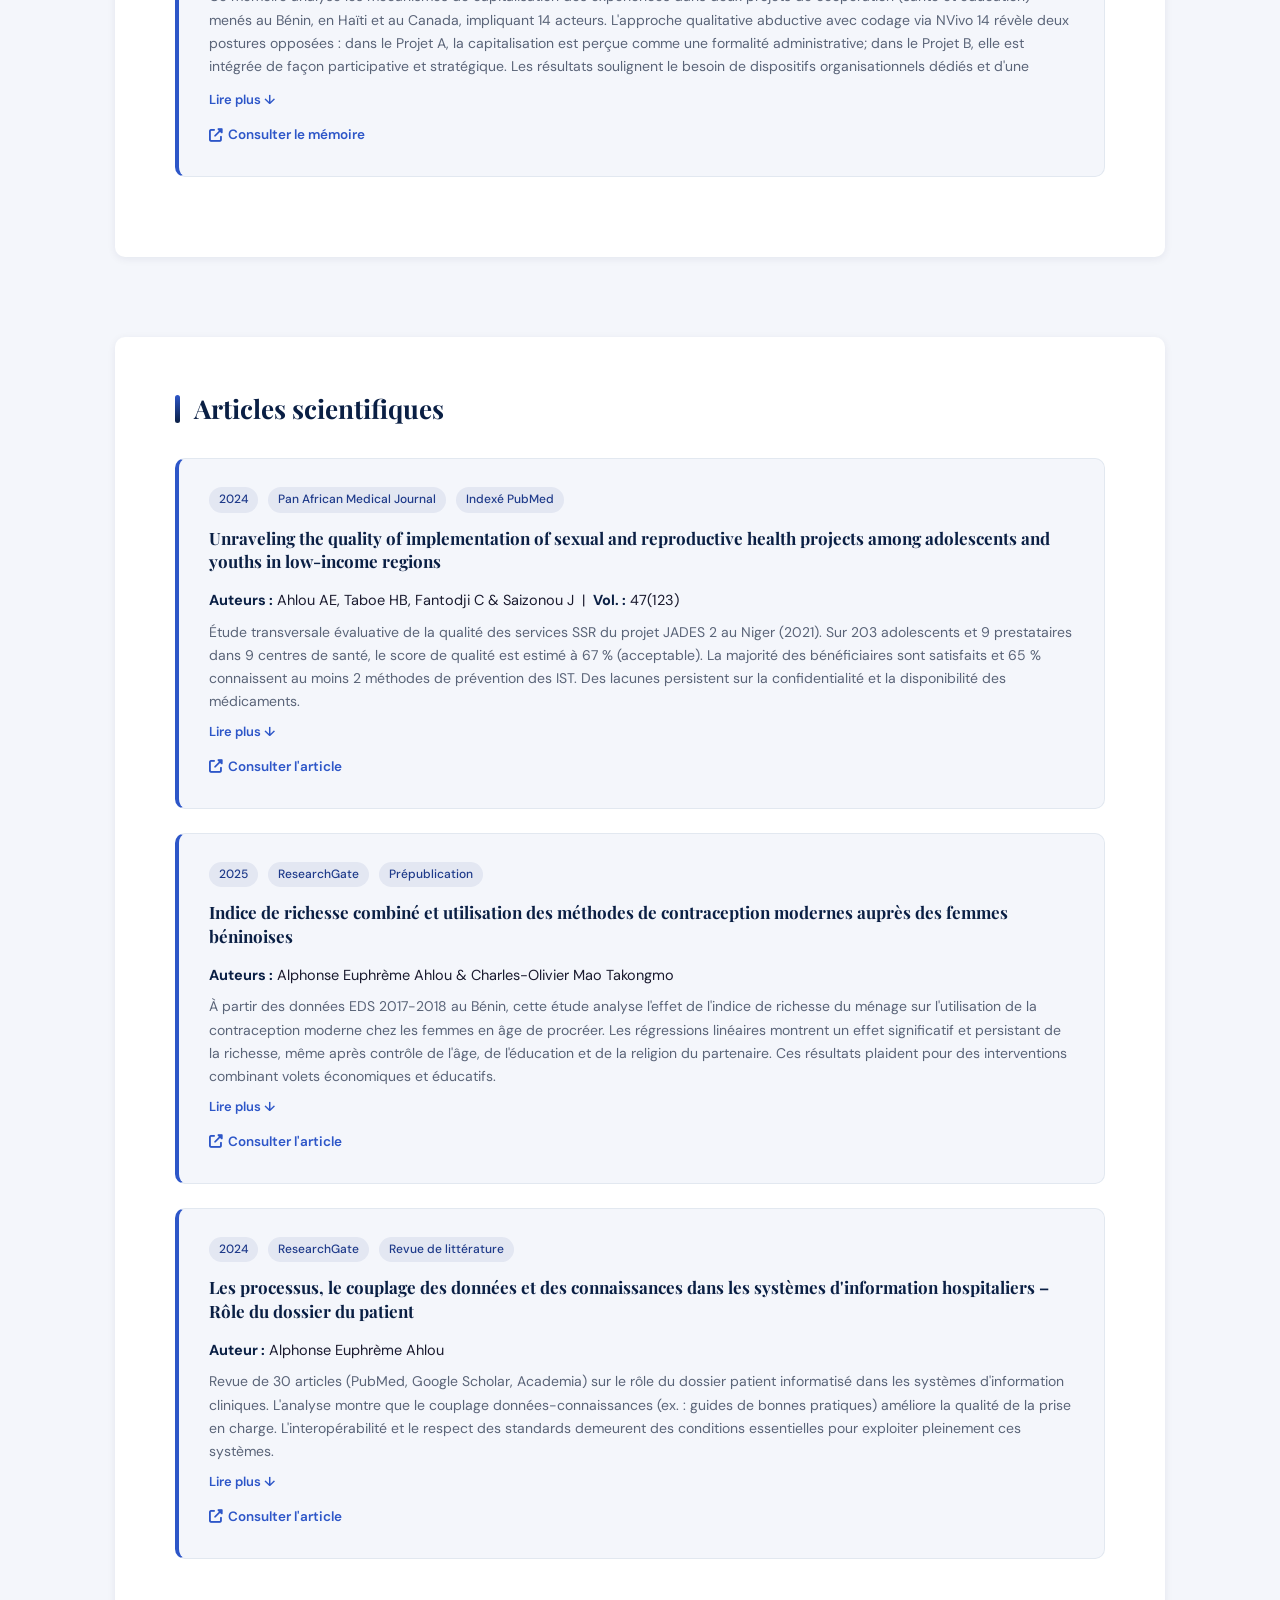
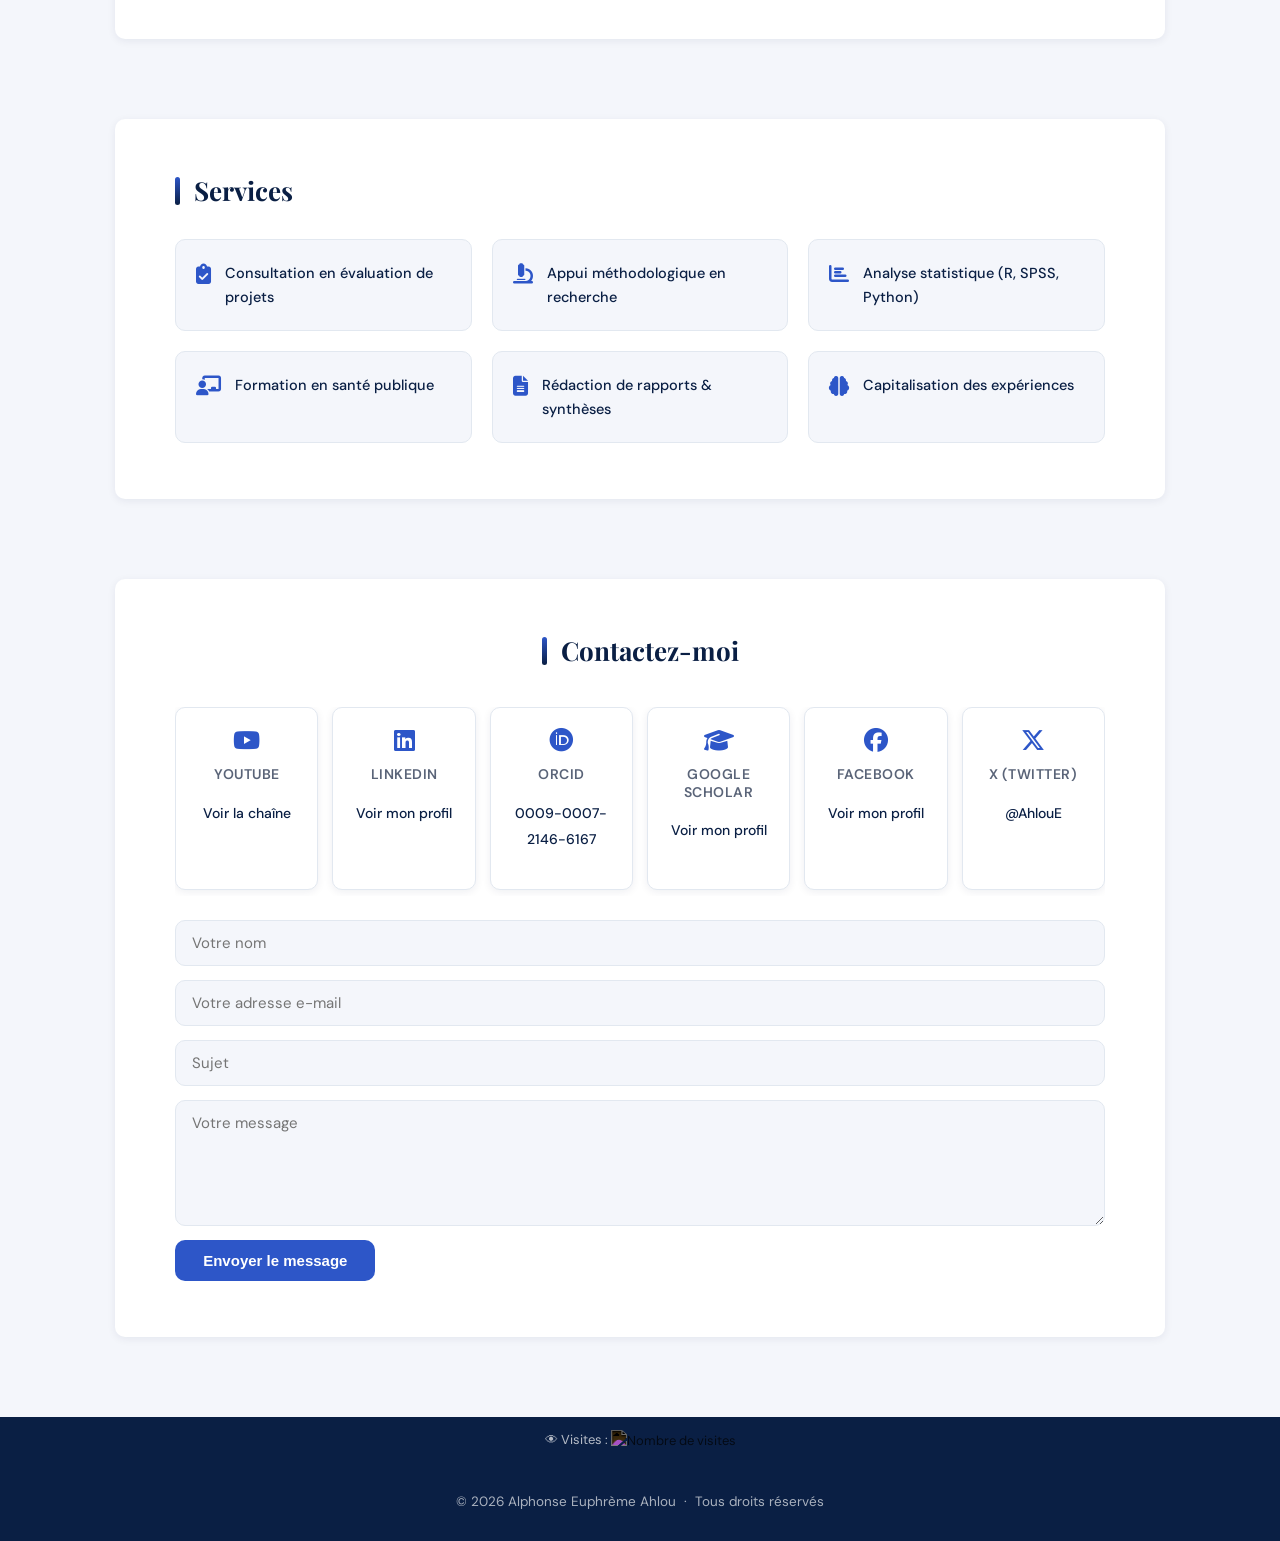
==== commit 1e31a121: "Mise a jour encore" ====
--- a/index.html
+++ b/index.html
@@ -394,6 +394,12 @@
             <p><a href="https://www.facebook.com/euphreme.ahlou" target="_blank" rel="noopener noreferrer">Voir mon profil</a></p>
         </div>
 
+        <div class="contact-card">
+            <i class="fab fa-x-twitter"></i>
+            <h3>X (Twitter)</h3>
+            <p><a href="https://x.com/AhlouE" target="_blank" rel="noopener noreferrer">@AhlouE</a></p>
+        </div>
+
     </div>
 
     <form class="contact-form" action="https://formspree.io/f/xpwzkgly" method="POST">
@@ -410,7 +416,7 @@
 
 <div class="visit-counter">
     <span>👁 Visites : </span>
-    <img src="https://aahlou.goatcounter.com/counter.svg"
+    <img src="https://aahlou.goatcounter.com/counter/%2Fportfolio.svg"
          alt="Nombre de visites">
 </div>
 
--- a/style.css
+++ b/style.css
@@ -661,24 +661,31 @@
 }
 
 .contact-grid {
-    display: grid;
-    grid-template-columns: repeat(auto-fit, minmax(180px, 1fr));
-    gap: 20px;
+    display: flex;
+    flex-wrap: nowrap;
+    gap: 14px;
+    overflow-x: auto;
+    padding-bottom: 6px;
+    scrollbar-width: thin;
+    scrollbar-color: var(--border) transparent;
 }
 
 .contact-card {
     background: var(--white);
-    padding: 28px 20px;
+    padding: 20px 14px;
     border-radius: var(--radius);
     box-shadow: var(--shadow-sm);
     transition: var(--transition);
     border: 1px solid var(--border);
+    flex: 1 1 0;
+    min-width: 110px;
+    text-align: center;
 }
 
 .contact-card i {
-    font-size: 30px;
+    font-size: 24px;
     color: var(--blue-mid);
-    margin-bottom: 12px;
+    margin-bottom: 8px;
     display: block;
 }
 
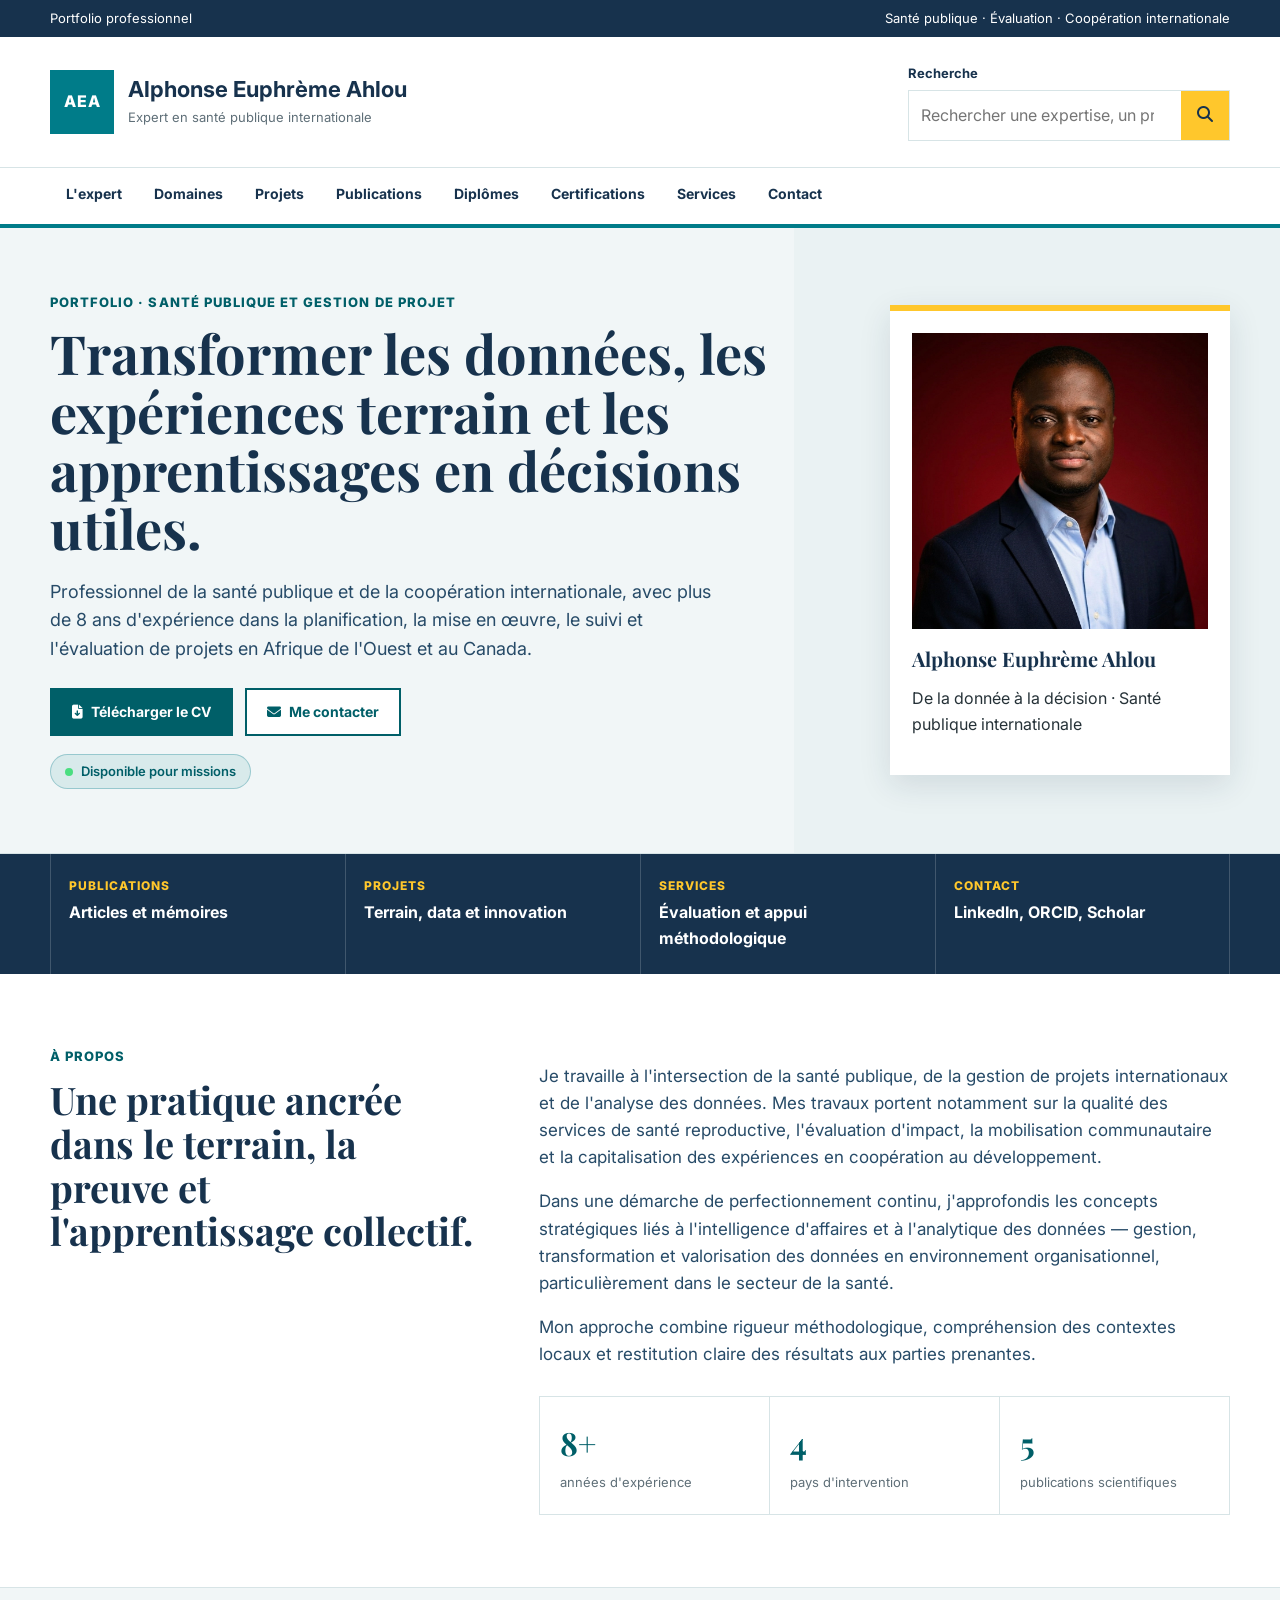
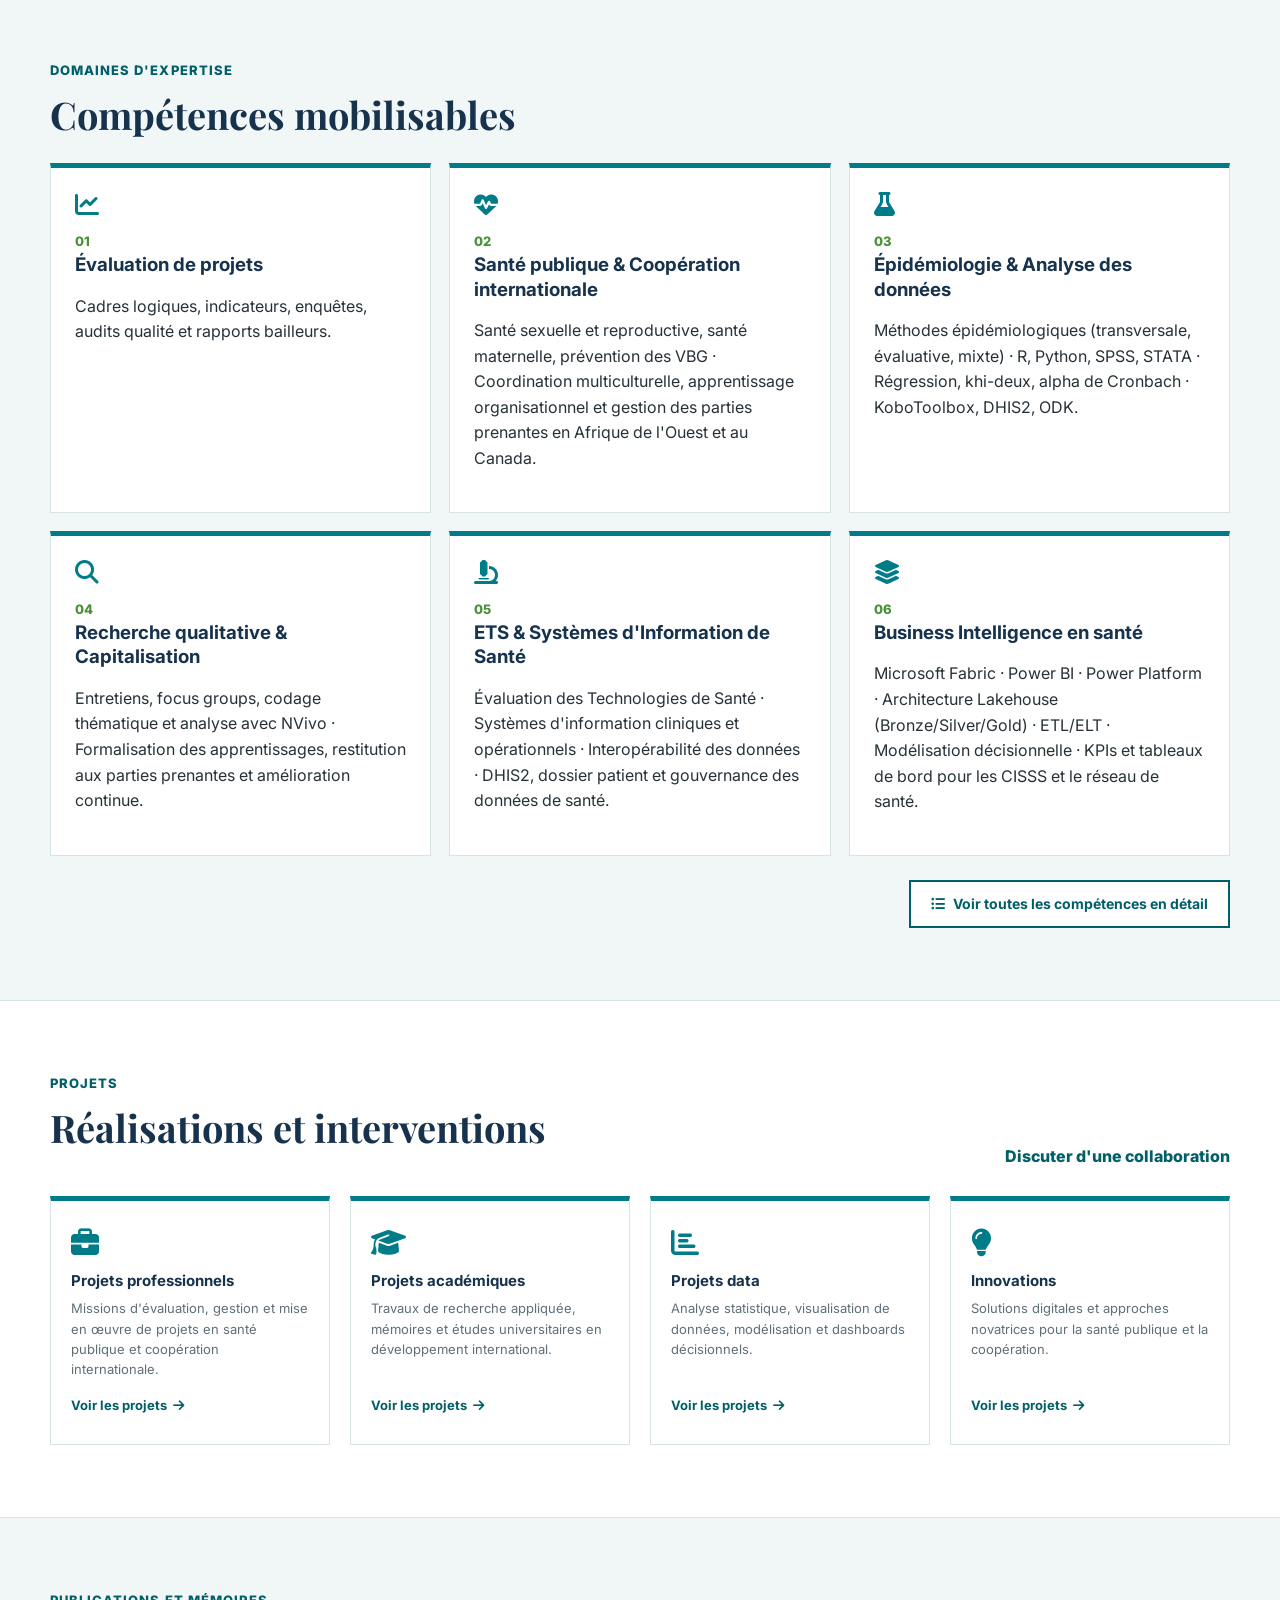
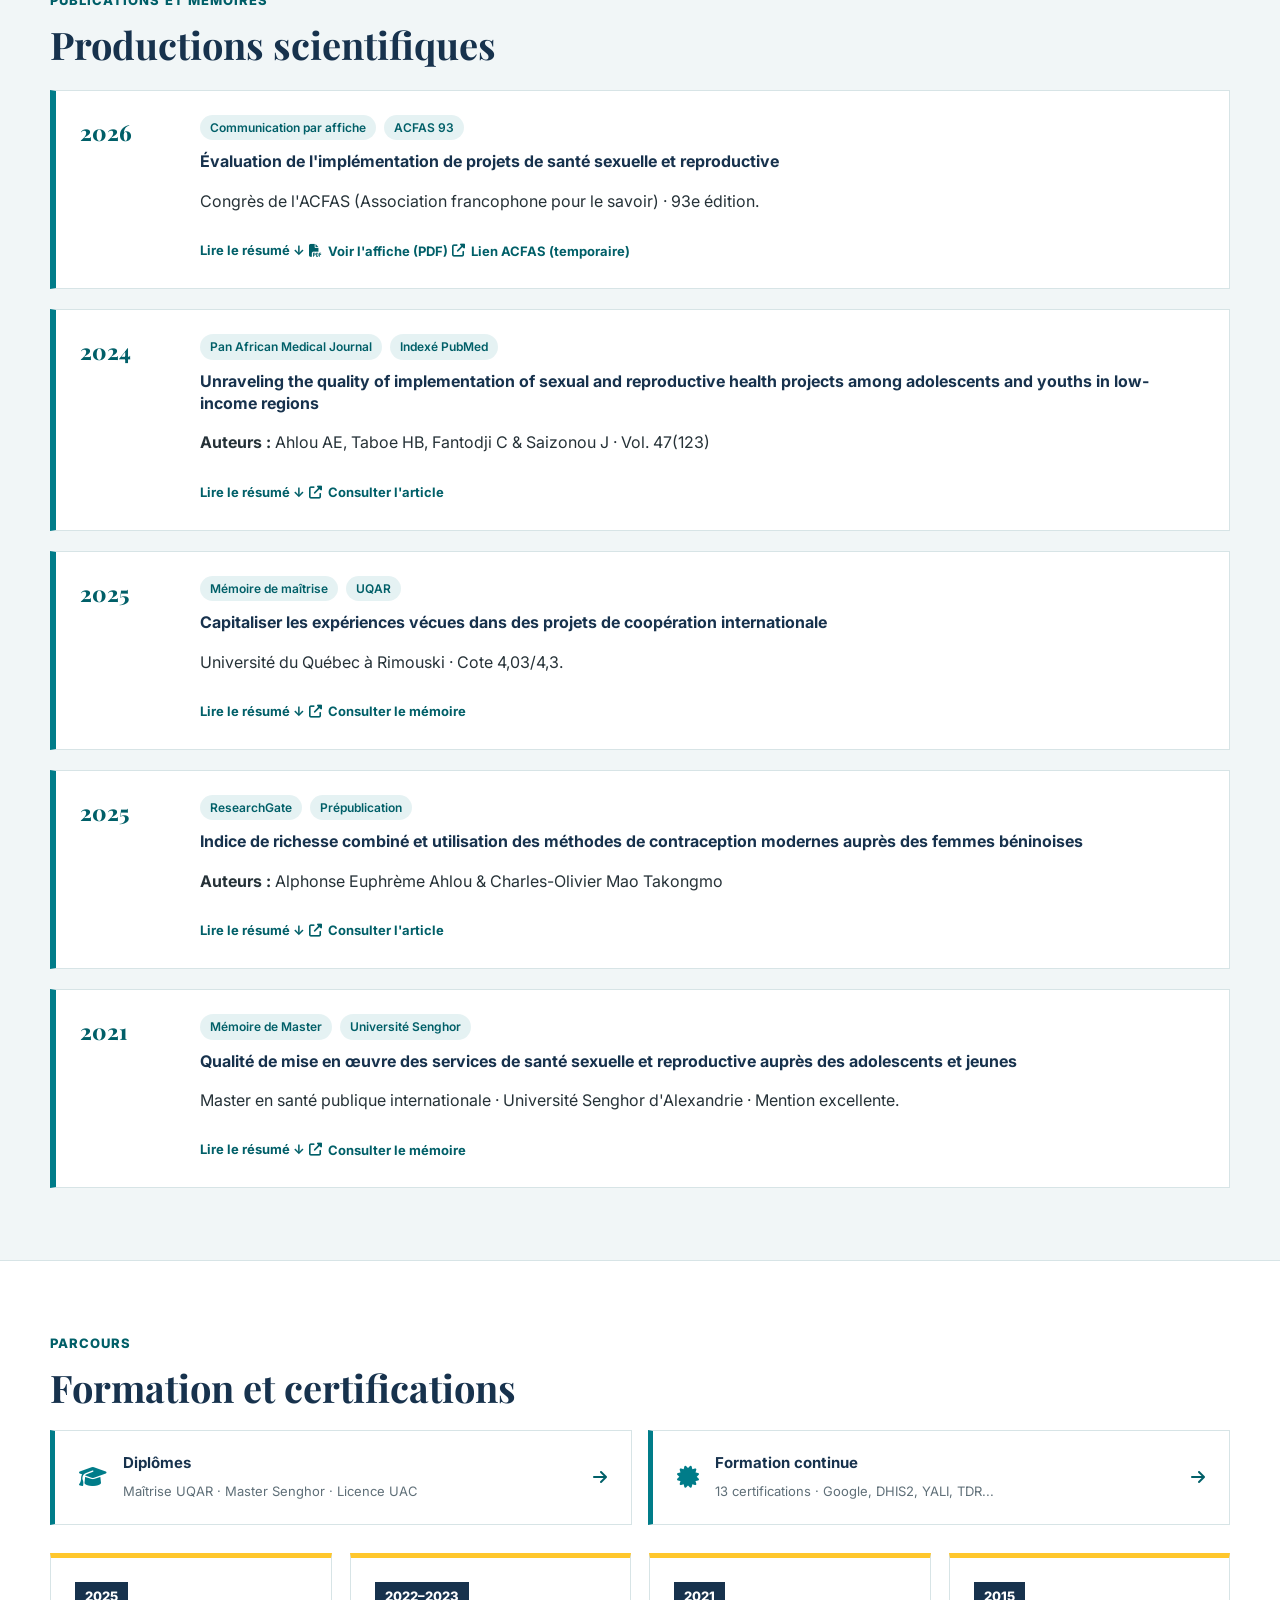
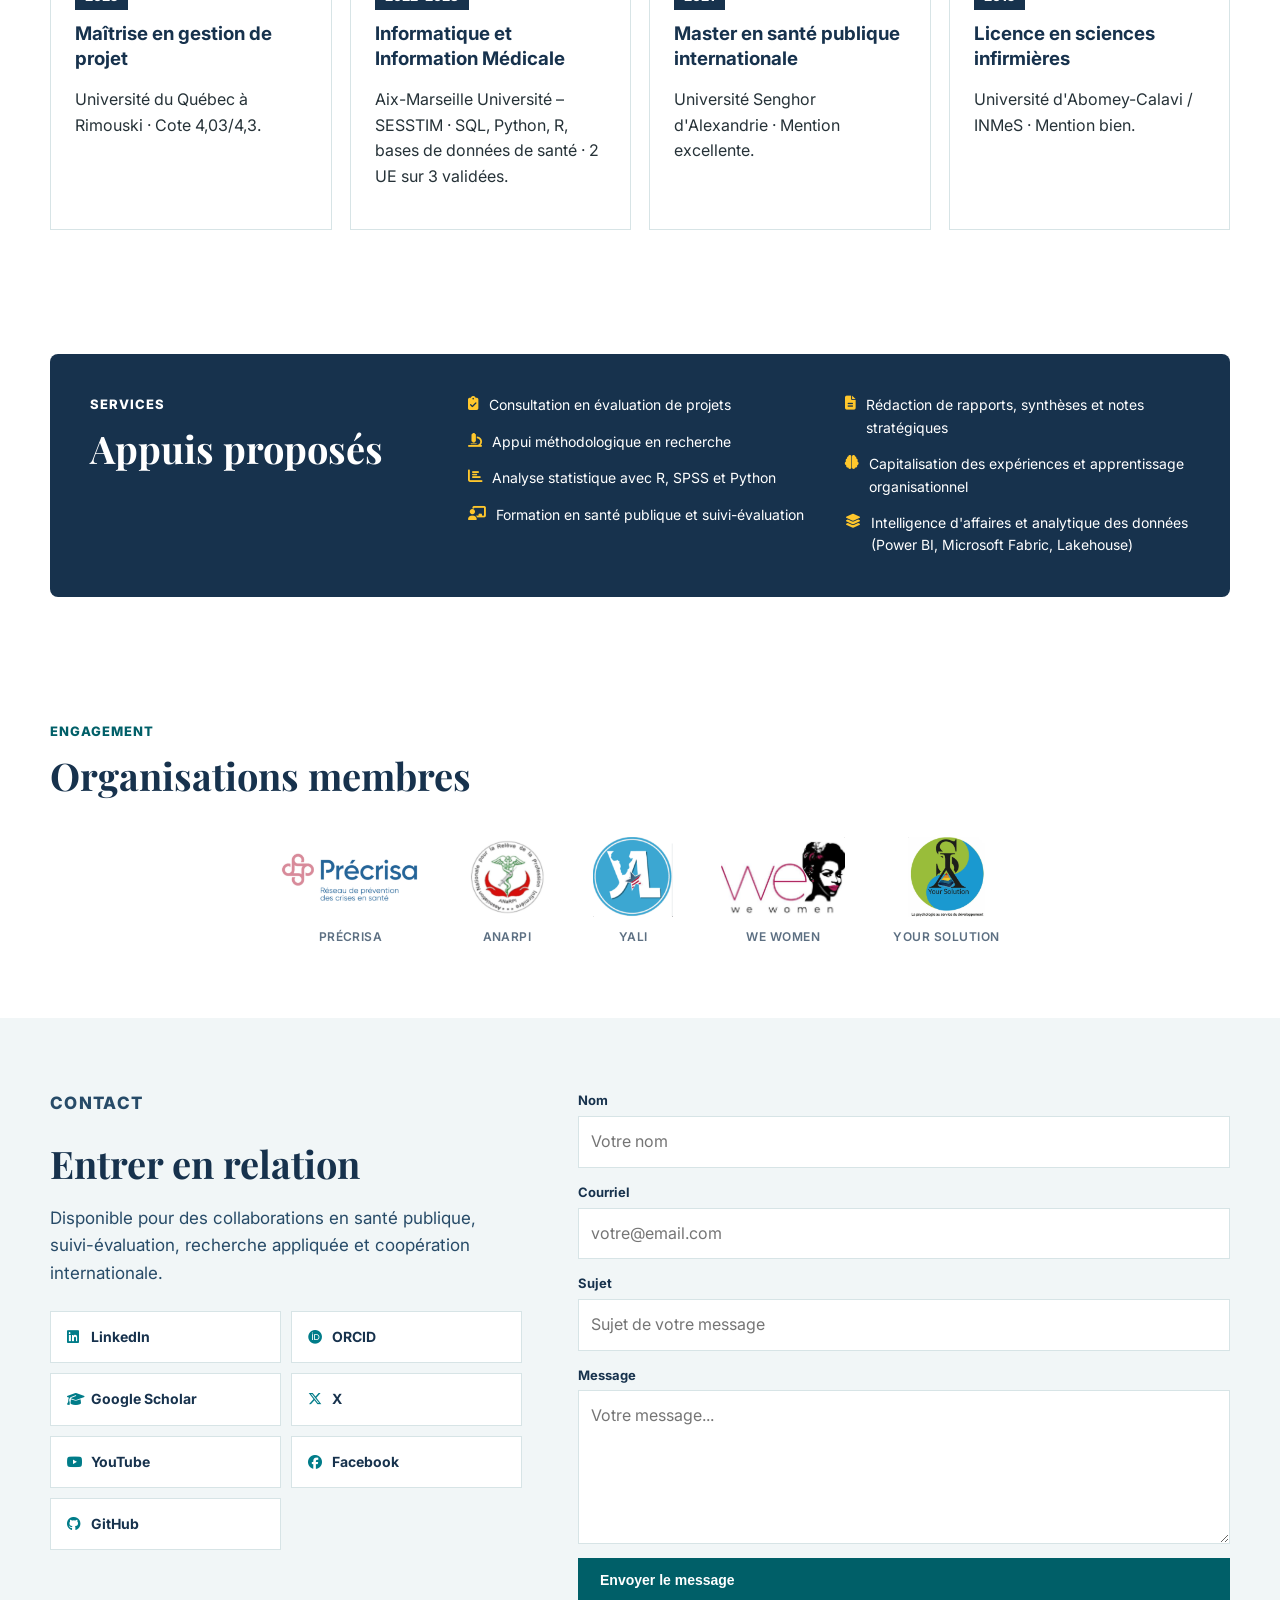
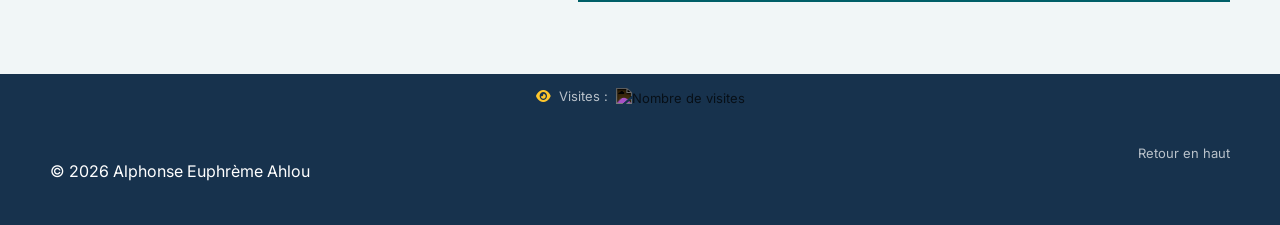
==== commit 110e1747: "Mise a jour majeure du portfolio - Section Organisations membres (Precrisa, ANaRPI, YALI, We Women, " ====
--- a/index.html
+++ b/index.html
@@ -1,429 +1,474 @@
 <!DOCTYPE html>
 <html lang="fr">
-
 <head>
-    <meta charset="UTF-8">
-    <meta name="viewport" content="width=device-width, initial-scale=1.0">
-    <meta name="description" content="Portfolio d'Alphonse Euphrème Ahlou – expert en santé publique, suivi-évaluation et coopération internationale.">
-    <meta property="og:title" content="Alphonse Euphrème Ahlou – Expert en santé publique">
-    <meta property="og:description" content="Portfolio professionnel : 8+ ans d'expérience, publications scientifiques, projets internationaux en santé publique.">
-    <meta property="og:type" content="website">
-    <meta property="og:url" content="https://alphonseahlou.github.io/portfolio/">
-    <meta property="og:image" content="https://alphonseahlou.github.io/portfolio/photo.jpg">
-    <meta name="google-site-verification" content="CFvNpnEF_vB_awwuY7uMF-tYNa8i6jqBNklt-OZzLF4" />
-    <meta name="theme-color" content="#0a1f44">
-    <link rel="canonical" href="https://alphonseahlou.github.io/portfolio/">
-    <title>Portfolio - Alphonse Euphrème Ahlou</title>
-    <link rel="stylesheet" href="style.css">
-    <link rel="stylesheet" href="https://cdnjs.cloudflare.com/ajax/libs/font-awesome/6.5.0/css/all.min.css">
-    <link rel="preconnect" href="https://fonts.googleapis.com">
-    <link rel="preconnect" href="https://fonts.gstatic.com" crossorigin>
-    <link href="https://fonts.googleapis.com/css2?family=Playfair+Display:wght@600;700&family=DM+Sans:wght@300;400;500;600&display=swap" rel="stylesheet">
-    <script src="script.js" defer></script>
-    <script data-goatcounter="https://aahlou.goatcounter.com/count" async src="//gc.zgo.at/count.js"></script>
-    <script type="application/ld+json">
-    {
-      "@context": "https://schema.org",
-      "@type": "Person",
-      "name": "Alphonse Euphrème Ahlou",
-      "url": "https://alphonseahlou.github.io/portfolio/",
-      "image": "https://alphonseahlou.github.io/portfolio/photo.jpg",
-      "jobTitle": "Expert en santé publique et gestion de projets internationaux",
-      "alumniOf": [
-        { "@type": "CollegeOrUniversity", "name": "Université du Québec à Rimouski" },
-        { "@type": "CollegeOrUniversity", "name": "Université Senghor d'Alexandrie" }
-      ],
-      "knowsAbout": ["Santé publique", "Suivi-évaluation", "Coopération internationale", "Analyse de données"],
-      "sameAs": [
-        "https://www.linkedin.com/in/ahlou2/",
-        "https://orcid.org/0009-0007-2146-6167",
-        "https://scholar.google.com/citations?user=ZA_YzaYAAAAJ&hl=fr"
-      ]
-    }
-    </script>
+  <meta charset="UTF-8">
+  <meta name="viewport" content="width=device-width, initial-scale=1.0">
+  <title>Alphonse Euphrème Ahlou | Portfolio</title>
+  <meta name="description" content="Portfolio d'Alphonse Euphrème Ahlou, expert en santé publique, suivi-évaluation, recherche appliquée et coopération internationale.">
+
+  <!-- SEO complet -->
+  <meta property="og:type" content="website">
+  <meta property="og:title" content="Alphonse Euphrème Ahlou | Expert en santé publique internationale">
+  <meta property="og:description" content="Professionnel de la santé publique et de la coopération internationale, avec plus de 8 ans d'expérience en suivi-évaluation, recherche appliquée et gestion de projets.">
+  <meta property="og:url" content="https://alphonseahlou.github.io/portfolio/">
+  <meta property="og:image" content="https://alphonseahlou.github.io/portfolio/photo.jpg">
+  <meta name="twitter:card" content="summary_large_image">
+  <meta name="twitter:title" content="Alphonse Euphrème Ahlou | Expert en santé publique internationale">
+  <meta name="twitter:description" content="Plus de 8 ans d'expérience en suivi-évaluation, recherche appliquée et coopération internationale.">
+  <meta name="twitter:image" content="https://alphonseahlou.github.io/portfolio/photo.jpg">
+  <link rel="canonical" href="https://alphonseahlou.github.io/portfolio/">
+  <meta name="theme-color" content="#17324d">
+  <meta name="google-site-verification" content="CFvNpnEF_vB_awwuY7uMF-tYNa8i6jqBNklt-OZzLF4">
+
+  <!-- Schema.org JSON-LD -->
+  <script type="application/ld+json">
+  {
+    "@context": "https://schema.org",
+    "@type": "Person",
+    "name": "Alphonse Euphrème Ahlou",
+    "url": "https://alphonseahlou.github.io/portfolio/",
+    "image": "https://alphonseahlou.github.io/portfolio/photo.jpg",
+    "jobTitle": "Expert en santé publique et gestion de projets internationaux",
+    "alumniOf": [
+      { "@type": "CollegeOrUniversity", "name": "Université du Québec à Rimouski" },
+      { "@type": "CollegeOrUniversity", "name": "Université Senghor d'Alexandrie" }
+    ],
+    "knowsAbout": ["Santé publique", "Suivi-évaluation", "Coopération internationale", "Analyse de données"],
+    "sameAs": [
+      "https://www.linkedin.com/in/ahlou2/",
+      "https://orcid.org/0009-0007-2146-6167",
+      "https://scholar.google.com/citations?user=ZA_YzaYAAAAJ&hl=fr",
+      "https://github.com/alphonseahlou"
+    ]
+  }
+  </script>
+
+  <!-- Analytics -->
+  <script data-goatcounter="https://aahlou.goatcounter.com/count" async src="//gc.zgo.at/count.js"></script>
+
+  <!-- Polices : Playfair Display (titres) + Inter (corps) -->
+  <link rel="preconnect" href="https://fonts.googleapis.com">
+  <link rel="preconnect" href="https://fonts.gstatic.com" crossorigin>
+  <link href="https://fonts.googleapis.com/css2?family=Playfair+Display:wght@600;700&family=Inter:wght@400;500;700;800&display=swap" rel="stylesheet">
+
+  <!-- Icônes Font Awesome -->
+  <link rel="stylesheet" href="https://cdnjs.cloudflare.com/ajax/libs/font-awesome/6.5.0/css/all.min.css">
+
+  <link rel="stylesheet" href="style.css">
 </head>
-
 <body>
-<main>
-
-<!-- ===== HERO ===== -->
-<header class="hero">
-    <div class="hero-content">
-
-        <img src="photo.jpg" alt="Photo professionnelle d'Alphonse Euphrème Ahlou" class="photo-profil" fetchpriority="high" decoding="async">
-
-        <h1>Alphonse Euphrème Ahlou</h1>
-        <div class="hero-divider"></div>
-
-        <p class="hero-subtitle">
-            Expert en santé publique &nbsp;·&nbsp; Suivi-évaluation &nbsp;·&nbsp; Coopération internationale
-        </p>
-
-        <div class="hero-buttons">
-            <a href="cv.pdf" class="btn-primary" target="_blank" rel="noopener noreferrer">
-                <i class="fas fa-file-download"></i> Télécharger mon CV
+  <a class="skip-link" href="#contenu">Aller au contenu principal</a>
+
+  <header class="site-header">
+    <div class="govbar">
+      <div class="container govbar-inner">
+        <span>Portfolio professionnel</span>
+        <span>Santé publique · Évaluation · Coopération internationale</span>
+      </div>
+    </div>
+
+    <div class="brand container">
+      <a class="brand-mark" href="#accueil" aria-label="Accueil">
+        <span class="brand-symbol">AEA</span>
+        <span>
+          <strong>Alphonse Euphrème Ahlou</strong>
+          <small>Expert en santé publique internationale</small>
+        </span>
+      </a>
+      <form class="search" role="search" onsubmit="return portfolioSearch(event)">
+        <label for="site-search">Recherche</label>
+        <div class="search-row">
+          <input id="site-search" type="search" placeholder="Rechercher une expertise, un projet, une publication">
+          <button type="submit" aria-label="Lancer la recherche"><i class="fas fa-search"></i></button>
+        </div>
+      </form>
+    </div>
+
+    <nav class="main-nav" aria-label="Navigation principale">
+      <div class="container nav-inner">
+        <button class="menu-toggle" type="button" aria-expanded="false" aria-controls="nav-links">Menu</button>
+        <ul id="nav-links">
+          <li><a href="#apropos">L'expert</a></li>
+          <li><a href="#domaines">Domaines</a></li>
+          <li><a href="#projets">Projets</a></li>
+          <li><a href="#publications">Publications</a></li>
+          <li><a href="diplomes.html">Diplômes</a></li>
+          <li><a href="formation-continue.html">Certifications</a></li>
+          <li><a href="#services">Services</a></li>
+          <li><a href="#contact">Contact</a></li>
+        </ul>
+      </div>
+    </nav>
+  </header>
+
+  <main id="contenu">
+
+    <section class="hero" id="accueil">
+      <div class="container hero-grid">
+        <div class="hero-copy">
+          <p class="eyebrow">Portfolio · Santé publique et gestion de projet</p>
+          <h1>Transformer les données, les expériences terrain et les apprentissages en décisions utiles.</h1>
+          <p class="lead">Professionnel de la santé publique et de la coopération internationale, avec plus de 8 ans d'expérience dans la planification, la mise en œuvre, le suivi et l'évaluation de projets en Afrique de l'Ouest et au Canada.</p>
+          <div class="hero-actions">
+            <a class="button primary" href="cv.pdf" target="_blank" rel="noopener noreferrer">
+              <i class="fas fa-file-download"></i> Télécharger le CV
             </a>
-            <a href="#contact" class="btn-secondary">
-                <i class="fas fa-envelope"></i> Me contacter
+            <a class="button secondary" href="#contact">
+              <i class="fas fa-envelope"></i> Me contacter
             </a>
-        </div>
-
-        <div class="disponible-badge">
+          </div>
+          <div class="disponible-badge">
             <span class="disponible-dot"></span>
             Disponible pour missions
-        </div>
-
+          </div>
+        </div>
+        <aside class="identity-panel" aria-label="Résumé du profil">
+          <img src="photo.jpg" alt="Photo professionnelle d'Alphonse Euphrème Ahlou" loading="lazy">
+          <div>
+            <h2>Alphonse Euphrème Ahlou</h2>
+            <p>De la donnée à la décision · Santé publique internationale</p>
+          </div>
+        </aside>
+      </div>
+    </section>
+
+    <section class="quick-links" aria-label="Accès rapides">
+      <div class="container quick-grid">
+        <a href="#publications"><span>Publications</span><strong>Articles et mémoires</strong></a>
+        <a href="#projets"><span>Projets</span><strong>Terrain, data et innovation</strong></a>
+        <a href="#services"><span>Services</span><strong>Évaluation et appui méthodologique</strong></a>
+        <a href="#contact"><span>Contact</span><strong>LinkedIn, ORCID, Scholar</strong></a>
+      </div>
+    </section>
+
+    <section class="section split" id="apropos">
+      <div class="container split-grid">
+        <div>
+          <p class="section-label">À propos</p>
+          <h2>Une pratique ancrée dans le terrain, la preuve et l'apprentissage collectif.</h2>
+        </div>
+        <div class="rich-text">
+          <p>Je travaille à l'intersection de la santé publique, de la gestion de projets internationaux et de l'analyse des données. Mes travaux portent notamment sur la qualité des services de santé reproductive, l'évaluation d'impact, la mobilisation communautaire et la capitalisation des expériences en coopération au développement.</p>
+          <p>Dans une démarche de perfectionnement continu, j'approfondis les concepts stratégiques liés à l'intelligence d'affaires et à l'analytique des données — gestion, transformation et valorisation des données en environnement organisationnel, particulièrement dans le secteur de la santé.</p>
+          <p>Mon approche combine rigueur méthodologique, compréhension des contextes locaux et restitution claire des résultats aux parties prenantes.</p>
+          <div class="stats">
+            <div><strong>8+</strong><span>années d'expérience</span></div>
+            <div><strong>4</strong><span>pays d'intervention</span></div>
+            <div><strong>5</strong><span>publications scientifiques</span></div>
+          </div>
+        </div>
+      </div>
+    </section>
+
+    <section class="section tinted" id="domaines">
+      <div class="container">
+        <p class="section-label">Domaines d'expertise</p>
+        <h2>Compétences mobilisables</h2>
+        <div class="topic-grid">
+          <article>
+            <i class="fas fa-chart-line"></i>
+            <span>01</span>
+            <h3>Évaluation de projets</h3>
+            <p>Cadres logiques, indicateurs, enquêtes, audits qualité et rapports bailleurs.</p>
+          </article>
+          <article>
+            <i class="fas fa-heartbeat"></i>
+            <span>02</span>
+            <h3>Santé publique &amp; Coopération internationale</h3>
+            <p>Santé sexuelle et reproductive, santé maternelle, prévention des VBG · Coordination multiculturelle, apprentissage organisationnel et gestion des parties prenantes en Afrique de l'Ouest et au Canada.</p>
+          </article>
+          <article>
+            <i class="fas fa-flask"></i>
+            <span>03</span>
+            <h3>Épidémiologie &amp; Analyse des données</h3>
+            <p>Méthodes épidémiologiques (transversale, évaluative, mixte) · R, Python, SPSS, STATA · Régression, khi-deux, alpha de Cronbach · KoboToolbox, DHIS2, ODK.</p>
+          </article>
+          <article>
+            <i class="fas fa-search"></i>
+            <span>04</span>
+            <h3>Recherche qualitative &amp; Capitalisation</h3>
+            <p>Entretiens, focus groups, codage thématique et analyse avec NVivo · Formalisation des apprentissages, restitution aux parties prenantes et amélioration continue.</p>
+          </article>
+          <article>
+            <i class="fas fa-microscope"></i>
+            <span>05</span>
+            <h3>ETS &amp; Systèmes d'Information de Santé</h3>
+            <p>Évaluation des Technologies de Santé · Systèmes d'information cliniques et opérationnels · Interopérabilité des données · DHIS2, dossier patient et gouvernance des données de santé.</p>
+          </article>
+          <article>
+            <i class="fas fa-layer-group"></i>
+            <span>06</span>
+            <h3>Business Intelligence en santé</h3>
+            <p>Microsoft Fabric · Power BI · Power Platform · Architecture Lakehouse (Bronze/Silver/Gold) · ETL/ELT · Modélisation décisionnelle · KPIs et tableaux de bord pour les CISSS et le réseau de santé.</p>
+          </article>
+        </div>
+        <div style="margin-top:24px; text-align:right;">
+          <a href="competences.html" class="button secondary"><i class="fas fa-list-ul"></i> Voir toutes les compétences en détail</a>
+        </div>
+      </div>
+    </section>
+
+    <section class="section" id="projets">
+      <div class="container">
+        <div class="section-heading">
+          <div>
+            <p class="section-label">Projets</p>
+            <h2>Réalisations et interventions</h2>
+          </div>
+          <a class="text-link" href="#contact">Discuter d'une collaboration</a>
+        </div>
+        <div class="projects-cat-grid">
+          <a href="projets-professionnels.html" class="projects-cat-card">
+            <i class="fas fa-briefcase"></i>
+            <h3>Projets professionnels</h3>
+            <p>Missions d'évaluation, gestion et mise en œuvre de projets en santé publique et coopération internationale.</p>
+            <span class="cat-link">Voir les projets <i class="fas fa-arrow-right"></i></span>
+          </a>
+          <a href="projets-academiques.html" class="projects-cat-card">
+            <i class="fas fa-graduation-cap"></i>
+            <h3>Projets académiques</h3>
+            <p>Travaux de recherche appliquée, mémoires et études universitaires en développement international.</p>
+            <span class="cat-link">Voir les projets <i class="fas fa-arrow-right"></i></span>
+          </a>
+          <a href="projets-data.html" class="projects-cat-card">
+            <i class="fas fa-chart-bar"></i>
+            <h3>Projets data</h3>
+            <p>Analyse statistique, visualisation de données, modélisation et dashboards décisionnels.</p>
+            <span class="cat-link">Voir les projets <i class="fas fa-arrow-right"></i></span>
+          </a>
+          <a href="innovations.html" class="projects-cat-card">
+            <i class="fas fa-lightbulb"></i>
+            <h3>Innovations</h3>
+            <p>Solutions digitales et approches novatrices pour la santé publique et la coopération.</p>
+            <span class="cat-link">Voir les projets <i class="fas fa-arrow-right"></i></span>
+          </a>
+        </div>
+      </div>
+    </section>
+
+    <section class="section tinted" id="publications">
+      <div class="container">
+        <p class="section-label">Publications et mémoires</p>
+        <h2>Productions scientifiques</h2>
+        <div class="publication-list">
+
+          <article>
+            <time>2026</time>
+            <div>
+              <div class="card-meta">
+                <span class="card-tag">Communication par affiche</span>
+                <span class="card-tag">ACFAS 93</span>
+              </div>
+              <h3>Évaluation de l'implémentation de projets de santé sexuelle et reproductive</h3>
+              <p>Congrès de l'ACFAS (Association francophone pour le savoir) · 93e édition.</p>
+              <div class="card-abstract" id="abs-acfas">
+                Communication scientifique présentée par affiche au 93e Congrès de l'ACFAS. La contribution porte sur l'évaluation de l'implémentation de projets de santé sexuelle et reproductive, en s'appuyant sur les travaux de recherche menés dans le cadre du projet JADES 2 et des expériences de terrain en Afrique de l'Ouest.
+              </div>
+              <button class="toggle-abstract" onclick="toggleAbstract('abs-acfas', this)" aria-expanded="false">Lire le résumé ↓</button>
+              <a href="Affiche ACFAS.pdf" target="_blank" rel="noopener noreferrer"><i class="fas fa-file-pdf"></i> Voir l'affiche (PDF)</a>
+              <a href="https://www.acfas.ca/evenements/congres/93/contribution/evaluation-implementation-projets-sante-sexuelle-reproductive" target="_blank" rel="noopener noreferrer"><i class="fas fa-external-link-alt"></i> Lien ACFAS (temporaire)</a>
+            </div>
+          </article>
+
+          <article>
+            <time>2024</time>
+            <div>
+              <div class="card-meta">
+                <span class="card-tag">Pan African Medical Journal</span>
+                <span class="card-tag">Indexé PubMed</span>
+              </div>
+              <h3>Unraveling the quality of implementation of sexual and reproductive health projects among adolescents and youths in low-income regions</h3>
+              <p><strong>Auteurs :</strong> Ahlou AE, Taboe HB, Fantodji C &amp; Saizonou J · Vol. 47(123)</p>
+              <div class="card-abstract" id="abs-a1">
+                Étude transversale évaluative de la qualité des services SSR du projet JADES 2 au Niger (2021). Sur 203 adolescents et 9 prestataires dans 9 centres de santé, le score de qualité est estimé à 67 % (acceptable). La majorité des bénéficiaires sont satisfaits et 65 % connaissent au moins 2 méthodes de prévention des IST. Des lacunes persistent sur la confidentialité et la disponibilité des médicaments.
+              </div>
+              <button class="toggle-abstract" onclick="toggleAbstract('abs-a1', this)" aria-expanded="false">Lire le résumé ↓</button>
+              <a href="https://pmc.ncbi.nlm.nih.gov/articles/PMC11161698/" target="_blank" rel="noopener noreferrer"><i class="fas fa-external-link-alt"></i> Consulter l'article</a>
+            </div>
+          </article>
+
+          <article>
+            <time>2025</time>
+            <div>
+              <div class="card-meta">
+                <span class="card-tag">Mémoire de maîtrise</span>
+                <span class="card-tag">UQAR</span>
+              </div>
+              <h3>Capitaliser les expériences vécues dans des projets de coopération internationale</h3>
+              <p>Université du Québec à Rimouski · Cote 4,03/4,3.</p>
+              <div class="card-abstract" id="abs-m2">
+                Ce mémoire analyse les mécanismes de capitalisation des expériences dans deux projets de coopération (santé et éducation) menés au Bénin, en Haïti et au Canada, impliquant 14 acteurs. L'approche qualitative abductive avec codage via NVivo 14 révèle deux postures opposées : dans le Projet A, la capitalisation est perçue comme une formalité administrative; dans le Projet B, elle est intégrée de façon participative et stratégique.
+              </div>
+              <button class="toggle-abstract" onclick="toggleAbstract('abs-m2', this)" aria-expanded="false">Lire le résumé ↓</button>
+              <a href="https://semaphore.uqar.ca/id/eprint/3353/" target="_blank" rel="noopener noreferrer"><i class="fas fa-external-link-alt"></i> Consulter le mémoire</a>
+            </div>
+          </article>
+
+          <article>
+            <time>2025</time>
+            <div>
+              <div class="card-meta">
+                <span class="card-tag">ResearchGate</span>
+                <span class="card-tag">Prépublication</span>
+              </div>
+              <h3>Indice de richesse combiné et utilisation des méthodes de contraception modernes auprès des femmes béninoises</h3>
+              <p><strong>Auteurs :</strong> Alphonse Euphrème Ahlou &amp; Charles-Olivier Mao Takongmo</p>
+              <div class="card-abstract" id="abs-a2">
+                À partir des données EDS 2017-2018 au Bénin, cette étude analyse l'effet de l'indice de richesse du ménage sur l'utilisation de la contraception moderne chez les femmes en âge de procréer. Les régressions linéaires montrent un effet significatif et persistant de la richesse, même après contrôle de l'âge, de l'éducation et de la religion du partenaire. Ces résultats plaident pour des interventions combinant volets économiques et éducatifs.
+              </div>
+              <button class="toggle-abstract" onclick="toggleAbstract('abs-a2', this)" aria-expanded="false">Lire le résumé ↓</button>
+              <a href="https://www.researchgate.net/publication/392132353" target="_blank" rel="noopener noreferrer"><i class="fas fa-external-link-alt"></i> Consulter l'article</a>
+            </div>
+          </article>
+
+          <article>
+            <time>2021</time>
+            <div>
+              <div class="card-meta">
+                <span class="card-tag">Mémoire de Master</span>
+                <span class="card-tag">Université Senghor</span>
+              </div>
+              <h3>Qualité de mise en œuvre des services de santé sexuelle et reproductive auprès des adolescents et jeunes</h3>
+              <p>Master en santé publique internationale · Université Senghor d'Alexandrie · Mention excellente.</p>
+              <div class="card-abstract" id="abs-m1">
+                Cette étude évalue la qualité de mise en œuvre des services SSR par le Projet JADES 2 au Niger. Menée auprès de 203 adolescents et 9 agents de santé dans 9 centres, elle mobilise l'indicateur composite de l'OMS et la théorie de Donabedian. Le score de qualité obtenu est de 67 % (acceptable). Les principaux facteurs de satisfaction : brièveté du temps d'attente (OR=4,63) et respect du choix du patient.
+              </div>
+              <button class="toggle-abstract" onclick="toggleAbstract('abs-m1', this)" aria-expanded="false">Lire le résumé ↓</button>
+              <a href="https://dicames.online/jspui/bitstream/20.500.12177/7966/1/AlphonseAhlou.pdf" target="_blank" rel="noopener noreferrer"><i class="fas fa-external-link-alt"></i> Consulter le mémoire</a>
+            </div>
+          </article>
+
+        </div>
+      </div>
+    </section>
+
+    <section class="section" id="parcours">
+      <div class="container">
+        <p class="section-label">Parcours</p>
+        <h2>Formation et certifications</h2>
+        <div class="parcours-links">
+          <a href="diplomes.html" class="parcours-card">
+            <i class="fas fa-graduation-cap"></i>
+            <div><strong>Diplômes</strong><span>Maîtrise UQAR · Master Senghor · Licence UAC</span></div>
+            <i class="fas fa-arrow-right parcours-arrow"></i>
+          </a>
+          <a href="formation-continue.html" class="parcours-card">
+            <i class="fas fa-certificate"></i>
+            <div><strong>Formation continue</strong><span>13 certifications · Google, DHIS2, YALI, TDR...</span></div>
+            <i class="fas fa-arrow-right parcours-arrow"></i>
+          </a>
+        </div>
+        <div class="timeline">
+          <article><span>2025</span><h3>Maîtrise en gestion de projet</h3><p>Université du Québec à Rimouski · Cote 4,03/4,3.</p></article>
+          <article><span>2022–2023</span><h3>Informatique et Information Médicale</h3><p>Aix-Marseille Université – SESSTIM · SQL, Python, R, bases de données de santé · 2 UE sur 3 validées.</p></article>
+          <article><span>2021</span><h3>Master en santé publique internationale</h3><p>Université Senghor d'Alexandrie · Mention excellente.</p></article>
+          <article><span>2015</span><h3>Licence en sciences infirmières</h3><p>Université d'Abomey-Calavi / INMeS · Mention bien.</p></article>
+        </div>
+      </div>
+    </section>
+
+    <section class="section compact" id="services">
+      <div class="container service-band">
+        <div>
+          <p class="section-label">Services</p>
+          <h2>Appuis proposés</h2>
+        </div>
+        <ul class="service-list">
+          <li><i class="fas fa-clipboard-check"></i> Consultation en évaluation de projets</li>
+          <li><i class="fas fa-microscope"></i> Appui méthodologique en recherche</li>
+          <li><i class="fas fa-chart-bar"></i> Analyse statistique avec R, SPSS et Python</li>
+          <li><i class="fas fa-chalkboard-teacher"></i> Formation en santé publique et suivi-évaluation</li>
+          <li><i class="fas fa-file-alt"></i> Rédaction de rapports, synthèses et notes stratégiques</li>
+          <li><i class="fas fa-brain"></i> Capitalisation des expériences et apprentissage organisationnel</li>
+          <li><i class="fas fa-layer-group"></i> Intelligence d'affaires et analytique des données (Power BI, Microsoft Fabric, Lakehouse)</li>
+        </ul>
+      </div>
+    </section>
+
+    <section class="section" id="memberships">
+      <div class="container">
+        <p class="section-label">Engagement</p>
+        <h2>Organisations membres</h2>
+        <div class="orgs-strip">
+          <div class="org-logo">
+            <img src="Precrisa.png" alt="Précrisa – Réseau de prévention des crises en santé">
+            <span>Précrisa</span>
+          </div>
+          <div class="org-logo">
+            <img src="Anarpi.png" alt="ANaRPI – Association Nationale pour la Relève de la Profession Infirmière">
+            <span>ANaRPI</span>
+          </div>
+          <div class="org-logo">
+            <img src="Yali Dakar.png" alt="YALI – Young African Leaders Initiative">
+            <span>YALI</span>
+          </div>
+          <div class="org-logo">
+            <img src="we women.png" alt="We Women">
+            <span>We Women</span>
+          </div>
+          <div class="org-logo">
+            <img src="Your Solution.png" alt="Your Solution – La psychologie au service du développement">
+            <span>Your Solution</span>
+          </div>
+        </div>
+      </div>
+    </section>
+
+    <section class="section contact" id="contact">
+      <div class="container contact-grid">
+        <div>
+          <p class="section-label">Contact</p>
+          <h2>Entrer en relation</h2>
+          <p>Disponible pour des collaborations en santé publique, suivi-évaluation, recherche appliquée et coopération internationale.</p>
+          <div class="contact-social">
+            <a href="https://www.linkedin.com/in/ahlou2/" target="_blank" rel="noopener noreferrer"><i class="fab fa-linkedin"></i> LinkedIn</a>
+            <a href="https://orcid.org/0009-0007-2146-6167" target="_blank" rel="noopener noreferrer"><i class="fab fa-orcid"></i> ORCID</a>
+            <a href="https://scholar.google.com/citations?user=ZA_YzaYAAAAJ&hl=fr" target="_blank" rel="noopener noreferrer"><i class="fas fa-graduation-cap"></i> Google Scholar</a>
+            <a href="https://x.com/AhlouE" target="_blank" rel="noopener noreferrer"><i class="fab fa-x-twitter"></i> X</a>
+            <a href="https://www.youtube.com/@euphreme_Vezo" target="_blank" rel="noopener noreferrer"><i class="fab fa-youtube"></i> YouTube</a>
+            <a href="https://www.facebook.com/euphreme.ahlou" target="_blank" rel="noopener noreferrer"><i class="fab fa-facebook"></i> Facebook</a>
+            <a href="https://github.com/alphonseahlou" target="_blank" rel="noopener noreferrer"><i class="fab fa-github"></i> GitHub</a>
+          </div>
+        </div>
+        <form class="contact-form" action="https://formspree.io/f/xpwzkgly" method="POST">
+          <div class="form-group">
+            <label for="contact-name">Nom</label>
+            <input id="contact-name" type="text" name="name" placeholder="Votre nom" required autocomplete="name">
+          </div>
+          <div class="form-group">
+            <label for="contact-email">Courriel</label>
+            <input id="contact-email" type="email" name="email" placeholder="votre@email.com" required autocomplete="email">
+          </div>
+          <div class="form-group">
+            <label for="contact-subject">Sujet</label>
+            <input id="contact-subject" type="text" name="subject" placeholder="Sujet de votre message">
+          </div>
+          <div class="form-group">
+            <label for="contact-message">Message</label>
+            <textarea id="contact-message" name="message" rows="5" placeholder="Votre message..." required></textarea>
+          </div>
+          <button class="button primary" type="submit">Envoyer le message</button>
+        </form>
+      </div>
+    </section>
+
+  </main>
+
+  <button class="back-to-top" id="back-to-top" aria-label="Retour en haut">&#8679;</button>
+
+  <div class="visit-counter">
+    <i class="fas fa-eye"></i>
+    <span>Visites : </span>
+    <img src="https://aahlou.goatcounter.com/counter/%2Fportfolio.svg" alt="Nombre de visites">
+  </div>
+
+  <footer class="site-footer">
+    <div class="container footer-inner">
+      <p>© 2026 Alphonse Euphrème Ahlou</p>
+      <a href="#accueil">Retour en haut</a>
     </div>
-</header>
-
-<!-- ===== NAVIGATION ===== -->
-<nav>
-    <button class="nav-toggle" onclick="toggleNav(this)" aria-label="Menu" aria-controls="main-nav" aria-expanded="false">
-        <span class="nav-logo">A. E. Ahlou</span>
-        <i class="icon fas fa-bars"></i>
-    </button>
-    <ul id="main-nav">
-        <li><a href="#apropos" onclick="closeNav()">À propos</a></li>
-        <li><a href="#competences" onclick="closeNav()">Compétences</a></li>
-        <li><a href="#projets" onclick="closeNav()">Projets</a></li>
-        <li><a href="#memoires" onclick="closeNav()">Mémoires</a></li>
-        <li><a href="diplomes.html" target="_blank" rel="noopener noreferrer" onclick="closeNav()">Diplômes</a></li>
-        <li><a href="formation-continue.html" target="_blank" rel="noopener noreferrer" onclick="closeNav()">Formation continue</a></li>
-        <li><a href="#articles" onclick="closeNav()">Articles</a></li>
-        <li><a href="#services" onclick="closeNav()">Services</a></li>
-        <li><a href="#contact" onclick="closeNav()">Contact</a></li>
-    </ul>
-</nav>
-
-<!-- ===== À PROPOS ===== -->
-<section id="apropos">
-    <h2>À propos</h2>
-    <p>
-        Professionnel de la santé publique et de la gestion de projets internationaux, je cumule
-        <strong>plus de 8 ans d'expérience</strong> dans la planification, la mise en œuvre,
-        le suivi et l'évaluation de projets en Afrique de l'Ouest et au Canada. Mes travaux portent
-        sur la qualité des services de santé reproductive, l'évaluation d'impact et la capitalisation
-        des expériences en coopération au développement. Reconnu pour ma rigueur méthodologique
-        et ma capacité à collaborer dans des environnements multiculturels complexes.
-    </p>
-
-    <div class="apropos-stats">
-        <div class="stat-item">
-            <span class="stat-number">8+</span>
-            <span class="stat-label">Années d'expérience</span>
-        </div>
-        <div class="stat-item">
-            <span class="stat-number">3</span>
-            <span class="stat-label">Publications scientifiques</span>
-        </div>
-        <div class="stat-item">
-            <span class="stat-number">4</span>
-            <span class="stat-label">Pays d'intervention</span>
-        </div>
-    </div>
-</section>
-
-<!-- ===== COMPÉTENCES ===== -->
-<section id="competences">
-    <h2>Domaines d'expertise</h2>
-
-    <div class="expertise-grid">
-
-        <div class="expertise-card">
-            <i class="fas fa-chart-line"></i>
-            <h3>Évaluation de projets</h3>
-        </div>
-
-        <div class="expertise-card">
-            <i class="fas fa-globe-africa"></i>
-            <h3>Coopération internationale</h3>
-        </div>
-
-        <div class="expertise-card">
-            <i class="fas fa-heartbeat"></i>
-            <h3>Santé publique</h3>
-        </div>
-
-        <div class="expertise-card">
-            <i class="fas fa-database"></i>
-            <h3>Analyse de données</h3>
-        </div>
-
-        <div class="expertise-card">
-            <i class="fas fa-search"></i>
-            <h3>Recherche qualitative</h3>
-        </div>
-
-        <div class="expertise-card">
-            <i class="fas fa-users"></i>
-            <h3>Mobilisation communautaire</h3>
-        </div>
-
-        <div class="expertise-card">
-            <i class="fas fa-chart-pie"></i>
-            <h3>Visualisation de données</h3>
-        </div>
-
-        <div class="expertise-card">
-            <i class="fas fa-book-open"></i>
-            <h3>Capitalisation des expériences</h3>
-        </div>
-
-    </div>
-</section>
-
-<!-- ===== PROJETS ===== -->
-<section id="projets">
-    <h2>Projets</h2>
-
-    <div class="projects-grid">
-
-        <a href="projets-professionnels.html" class="project-category">
-            <div class="project-content">
-                <i class="fas fa-briefcase"></i>
-                <h3>Projets professionnels</h3>
-                <p>Missions d'évaluation, gestion et mise en œuvre de projets en santé publique et coopération internationale.</p>
-            </div>
-        </a>
-
-        <a href="projets-academiques.html" class="project-category">
-            <div class="project-content">
-                <i class="fas fa-graduation-cap"></i>
-                <h3>Projets académiques</h3>
-                <p>Travaux de recherche appliquée, études méthodologiques et projets universitaires en développement international.</p>
-            </div>
-        </a>
-
-        <a href="projets-data.html" class="project-category">
-            <div class="project-content">
-                <i class="fas fa-chart-bar"></i>
-                <h3>Projets Data</h3>
-                <p>Analyse statistique, visualisation de données, modélisation et évaluation d'impact.</p>
-            </div>
-        </a>
-
-        <a href="innovations.html" class="project-category">
-            <div class="project-content">
-                <i class="fas fa-lightbulb"></i>
-                <h3>Innovations</h3>
-                <p>Initiatives stratégiques, outils méthodologiques et approches innovantes en gestion de projets.</p>
-            </div>
-        </a>
-
-    </div>
-</section>
-
-<!-- ===== MÉMOIRES ===== -->
-<section id="memoires">
-    <h2>Mémoires de recherche</h2>
-
-    <div class="card">
-        <div class="card-meta">
-            <span class="card-tag">2021</span>
-            <span class="card-tag">Master</span>
-            <span class="card-tag">Égypte</span>
-            <span class="card-tag">Santé publique internationale</span>
-        </div>
-        <h3>Qualité de mise en œuvre des services de santé sexuelle et reproductive auprès des adolescents et jeunes – Projet JADES 2, Niger</h3>
-        <p><strong>Université :</strong> Université Senghor d'Alexandrie &nbsp;|&nbsp; <strong>Mention :</strong> Excellente (4,344/4,3)</p>
-
-        <div class="card-abstract" id="abs-m1">
-            Cette étude évalue la qualité de mise en œuvre des services de santé sexuelle et reproductive (SSR) par le Projet JADES 2 au Niger. Menée auprès de 203 adolescents et 9 agents de santé dans 9 centres, elle mobilise l'indicateur composite de l'OMS et la théorie de Donabedian. Le score de qualité obtenu est de 67 % (acceptable). La majorité des bénéficiaires (56 %) sont très satisfaits. Les principaux facteurs de satisfaction sont la brièveté du temps d'attente (OR=4,63) et le respect du choix du patient. Des lacunes sont relevées sur la confidentialité et la disponibilité des intrants.
-        </div>
-        <button class="toggle-abstract" onclick="toggleAbstract('abs-m1', this)" aria-expanded="false">Lire plus ↓</button>
-
-        <br>
-        <a href="https://dicames.online/jspui/bitstream/20.500.12177/7966/1/AlphonseAhlou.pdf" target="_blank" rel="noopener noreferrer">
-            <i class="fas fa-external-link-alt"></i> Consulter le mémoire
-        </a>
-    </div>
-
-    <div class="card">
-        <div class="card-meta">
-            <span class="card-tag">2025</span>
-            <span class="card-tag">Maîtrise</span>
-            <span class="card-tag">Canada</span>
-            <span class="card-tag">Gestion de projet</span>
-        </div>
-        <h3>Capitaliser les expériences vécues dans des projets de coopération internationale : quelles utilités pour les gestionnaires et les parties prenantes ?</h3>
-        <p><strong>Université :</strong> Université du Québec à Rimouski &nbsp;|&nbsp; <strong>Cote :</strong> 4,03/4,3</p>
-
-        <div class="card-abstract" id="abs-m2">
-            Ce mémoire analyse les mécanismes de capitalisation des expériences dans deux projets de coopération (santé et éducation) menés au Bénin, en Haïti et au Canada, impliquant 14 acteurs. L'approche qualitative abductive avec codage via NVivo 14 révèle deux postures opposées : dans le Projet A, la capitalisation est perçue comme une formalité administrative; dans le Projet B, elle est intégrée de façon participative et stratégique. Les résultats soulignent le besoin de dispositifs organisationnels dédiés et d'une meilleure restitution aux bénéficiaires.
-        </div>
-        <button class="toggle-abstract" onclick="toggleAbstract('abs-m2', this)" aria-expanded="false">Lire plus ↓</button>
-
-        <br>
-        <a href="https://semaphore.uqar.ca/id/eprint/3353/" target="_blank" rel="noopener noreferrer">
-            <i class="fas fa-external-link-alt"></i> Consulter le mémoire
-        </a>
-    </div>
-</section>
-
-<!-- ===== ARTICLES ===== -->
-<section id="articles">
-    <h2>Articles scientifiques</h2>
-
-    <div class="card">
-        <div class="card-meta">
-            <span class="card-tag">2024</span>
-            <span class="card-tag">Pan African Medical Journal</span>
-            <span class="card-tag">Indexé PubMed</span>
-        </div>
-        <h3>Unraveling the quality of implementation of sexual and reproductive health projects among adolescents and youths in low-income regions</h3>
-        <p><strong>Auteurs :</strong> Ahlou AE, Taboe HB, Fantodji C &amp; Saizonou J &nbsp;|&nbsp; <strong>Vol. :</strong> 47(123)</p>
-
-        <div class="card-abstract" id="abs-a1">
-            Étude transversale évaluative de la qualité des services SSR du projet JADES 2 au Niger (2021). Sur 203 adolescents et 9 prestataires dans 9 centres de santé, le score de qualité est estimé à 67 % (acceptable). La majorité des bénéficiaires sont satisfaits et 65 % connaissent au moins 2 méthodes de prévention des IST. Des lacunes persistent sur la confidentialité et la disponibilité des médicaments.
-        </div>
-        <button class="toggle-abstract" onclick="toggleAbstract('abs-a1', this)" aria-expanded="false">Lire plus ↓</button>
-
-        <br>
-        <a href="https://pmc.ncbi.nlm.nih.gov/articles/PMC11161698/" target="_blank" rel="noopener noreferrer">
-            <i class="fas fa-external-link-alt"></i> Consulter l'article
-        </a>
-    </div>
-
-    <div class="card">
-        <div class="card-meta">
-            <span class="card-tag">2025</span>
-            <span class="card-tag">ResearchGate</span>
-            <span class="card-tag">Prépublication</span>
-        </div>
-        <h3>Indice de richesse combiné et utilisation des méthodes de contraception modernes auprès des femmes béninoises</h3>
-        <p><strong>Auteurs :</strong> Alphonse Euphrème Ahlou &amp; Charles-Olivier Mao Takongmo</p>
-
-        <div class="card-abstract" id="abs-a2">
-            À partir des données EDS 2017-2018 au Bénin, cette étude analyse l'effet de l'indice de richesse du ménage sur l'utilisation de la contraception moderne chez les femmes en âge de procréer. Les régressions linéaires montrent un effet significatif et persistant de la richesse, même après contrôle de l'âge, de l'éducation et de la religion du partenaire. Ces résultats plaident pour des interventions combinant volets économiques et éducatifs.
-        </div>
-        <button class="toggle-abstract" onclick="toggleAbstract('abs-a2', this)" aria-expanded="false">Lire plus ↓</button>
-
-        <br>
-        <a href="https://www.researchgate.net/publication/392132353" target="_blank" rel="noopener noreferrer">
-            <i class="fas fa-external-link-alt"></i> Consulter l'article
-        </a>
-    </div>
-
-    <div class="card">
-        <div class="card-meta">
-            <span class="card-tag">2024</span>
-            <span class="card-tag">ResearchGate</span>
-            <span class="card-tag">Revue de littérature</span>
-        </div>
-        <h3>Les processus, le couplage des données et des connaissances dans les systèmes d'information hospitaliers – Rôle du dossier du patient</h3>
-        <p><strong>Auteur :</strong> Alphonse Euphrème Ahlou</p>
-
-        <div class="card-abstract" id="abs-a3">
-            Revue de 30 articles (PubMed, Google Scholar, Academia) sur le rôle du dossier patient informatisé dans les systèmes d'information cliniques. L'analyse montre que le couplage données-connaissances (ex. : guides de bonnes pratiques) améliore la qualité de la prise en charge. L'interopérabilité et le respect des standards demeurent des conditions essentielles pour exploiter pleinement ces systèmes.
-        </div>
-        <button class="toggle-abstract" onclick="toggleAbstract('abs-a3', this)" aria-expanded="false">Lire plus ↓</button>
-
-        <br>
-        <a href="https://www.researchgate.net/publication/381224489" target="_blank" rel="noopener noreferrer">
-            <i class="fas fa-external-link-alt"></i> Consulter l'article
-        </a>
-    </div>
-
-</section>
-
-<!-- ===== SERVICES ===== -->
-<section id="services">
-    <h2>Services</h2>
-
-    <ul class="services-grid">
-        <li>
-            <i class="fas fa-clipboard-check"></i>
-            Consultation en évaluation de projets
-        </li>
-        <li>
-            <i class="fas fa-microscope"></i>
-            Appui méthodologique en recherche
-        </li>
-        <li>
-            <i class="fas fa-chart-bar"></i>
-            Analyse statistique (R, SPSS, Python)
-        </li>
-        <li>
-            <i class="fas fa-chalkboard-teacher"></i>
-            Formation en santé publique
-        </li>
-        <li>
-            <i class="fas fa-file-alt"></i>
-            Rédaction de rapports & synthèses
-        </li>
-        <li>
-            <i class="fas fa-brain"></i>
-            Capitalisation des expériences
-        </li>
-    </ul>
-</section>
-
-<!-- ===== CONTACT ===== -->
-<section id="contact" class="contact-section">
-    <h2>Contactez-moi</h2>
-
-    <div class="contact-grid">
-
-        <div class="contact-card">
-            <i class="fab fa-youtube"></i>
-            <h3>Youtube</h3>
-            <p><a href="https://www.youtube.com/@euphreme_Vezo?sub_confirmation=1" target="_blank" rel="noopener noreferrer">Voir la chaîne</a></p>
-        </div>
-
-        <div class="contact-card">
-            <i class="fab fa-linkedin"></i>
-            <h3>LinkedIn</h3>
-            <p><a href="https://www.linkedin.com/in/ahlou2/" target="_blank" rel="noopener noreferrer">Voir mon profil</a></p>
-        </div>
-
-        <div class="contact-card">
-            <i class="fab fa-orcid"></i>
-            <h3>ORCID</h3>
-            <p><a href="https://orcid.org/0009-0007-2146-6167" target="_blank" rel="noopener noreferrer">0009-0007-2146-6167</a></p>
-        </div>
-
-        <div class="contact-card">
-            <i class="fas fa-graduation-cap"></i>
-            <h3>Google Scholar</h3>
-            <p><a href="https://scholar.google.com/citations?user=ZA_YzaYAAAAJ&hl=fr" target="_blank" rel="noopener noreferrer">Voir mon profil</a></p>
-        </div>
-
-        <div class="contact-card">
-            <i class="fab fa-facebook"></i>
-            <h3>Facebook</h3>
-            <p><a href="https://www.facebook.com/euphreme.ahlou" target="_blank" rel="noopener noreferrer">Voir mon profil</a></p>
-        </div>
-
-        <div class="contact-card">
-            <i class="fab fa-x-twitter"></i>
-            <h3>X (Twitter)</h3>
-            <p><a href="https://x.com/AhlouE" target="_blank" rel="noopener noreferrer">@AhlouE</a></p>
-        </div>
-
-    </div>
-
-    <form class="contact-form" action="https://formspree.io/f/xpwzkgly" method="POST">
-        <input type="text" name="name" placeholder="Votre nom" required autocomplete="name">
-        <input type="email" name="email" placeholder="Votre adresse e-mail" required autocomplete="email">
-        <input type="text" name="subject" placeholder="Sujet">
-        <textarea name="message" rows="5" placeholder="Votre message" required></textarea>
-        <button type="submit">Envoyer le message</button>
-    </form>
-</section>
-
-<!-- COMPTEUR DE VISITES -->
-</main>
-
-<div class="visit-counter">
-    <span>👁 Visites : </span>
-    <img src="https://aahlou.goatcounter.com/counter/%2Fportfolio.svg"
-         alt="Nombre de visites">
-</div>
-
-<button class="back-to-top" id="back-to-top" aria-label="Retour en haut">&#8679;</button>
-
-<footer>
-    <p>© 2026 Alphonse Euphrème Ahlou &nbsp;·&nbsp; Tous droits réservés</p>
-</footer>
+  </footer>
+
+  <script src="script.js"></script>
 </body>
-</html>+</html>
--- a/style.css
+++ b/style.css
@@ -1,1021 +1,472 @@
+:root {
+  --ink:       #17324d;
+  --ink-2:     #274b68;
+  --teal:      #007c89;
+  --teal-dark: #005f68;
+  --yellow:    #ffc72c;
+  --green:     #4a8f3a;
+  --paper:     #ffffff;
+  --mist:      #f1f6f7;
+  --line:      #d7e4e6;
+  --soft:      #eaf2f3;
+  --text:      #263238;
+  --muted:     #5f6f78;
+  --radius:    8px;
+  --transition: 0.25s cubic-bezier(0.4, 0, 0.2, 1);
+  --max:       1180px;
+}
+
+* { box-sizing: border-box; }
+html { scroll-behavior: smooth; }
+
+body {
+  margin: 0;
+  font-family: 'Inter', Arial, Helvetica, sans-serif;
+  color: var(--text);
+  background: var(--paper);
+  line-height: 1.6;
+}
+
+h1, h2 {
+  font-family: 'Playfair Display', Georgia, serif;
+}
+
+h3, p { overflow-wrap: anywhere; }
+
+a { color: var(--teal-dark); text-decoration: none; }
+a:hover { text-decoration: underline; }
+
+.container { width: min(var(--max), calc(100% - 40px)); margin: 0 auto; }
+
+/* ---- Skip link ---- */
+.skip-link { position: absolute; left: -999px; top: 12px; background: var(--ink); color: white; padding: 10px 14px; z-index: 10; }
+.skip-link:focus { left: 12px; }
+
+/* ---- Govbar ---- */
+.govbar { background: var(--ink); color: white; font-size: 13px; }
+.govbar-inner { display: flex; justify-content: space-between; gap: 16px; padding: 8px 0; }
+
+/* ---- Brand ---- */
+.brand { display: flex; justify-content: space-between; align-items: center; gap: 28px; padding: 26px 0; }
+.brand-mark { display: flex; align-items: center; gap: 14px; color: var(--ink); }
+.brand-symbol { display: grid; place-items: center; width: 64px; height: 64px; background: var(--teal); color: white; font-weight: 800; letter-spacing: 1px; flex-shrink: 0; }
+.brand strong { display: block; font-size: 22px; line-height: 1.2; }
+.brand small { display: block; color: var(--muted); margin-top: 4px; font-size: 13px; }
+
+/* ---- Search ---- */
+.search { min-width: 320px; }
+.search label { display: block; color: var(--ink); font-weight: 700; font-size: 13px; margin-bottom: 6px; }
+.search-row { display: flex; border: 1px solid var(--line); background: white; }
+.search input { flex: 1; border: 0; padding: 12px; min-width: 0; font: inherit; }
+.search button { width: 48px; border: 0; background: var(--yellow); color: var(--ink); font-size: 16px; cursor: pointer; }
+.search-hit { outline: 4px solid var(--yellow); outline-offset: 6px; }
+
+/* ---- Nav ---- */
+.main-nav { border-top: 1px solid var(--line); border-bottom: 4px solid var(--teal); background: white; position: sticky; top: 0; z-index: 50; }
+.nav-inner { display: flex; align-items: center; }
+.menu-toggle { display: none; }
+.main-nav ul { display: flex; flex-wrap: wrap; gap: 0; padding: 0; margin: 0; list-style: none; }
+.main-nav a { display: block; padding: 15px 16px; color: var(--ink); font-weight: 700; font-size: 14px; border-bottom: 3px solid transparent; transition: border-color var(--transition), background var(--transition); }
+.main-nav a:hover, .main-nav a.active { background: var(--mist); border-bottom-color: var(--teal); text-decoration: none; }
+
+/* ---- Hero ---- */
+.hero { background: linear-gradient(90deg, var(--mist) 0 62%, var(--soft) 62%); border-bottom: 1px solid var(--line); }
+.hero-grid { display: grid; grid-template-columns: minmax(0, 1fr) 340px; gap: 54px; align-items: center; padding: 64px 0; animation: heroFadeIn 0.8s ease both; }
+
+@keyframes heroFadeIn {
+  from { opacity: 0; transform: translateY(20px); }
+  to   { opacity: 1; transform: translateY(0); }
+}
+
+.eyebrow, .section-label, .tag { color: var(--teal-dark); text-transform: uppercase; letter-spacing: .08em; font-size: 13px; font-weight: 800; margin: 0 0 12px; }
+h1 { color: var(--ink); font-size: clamp(30px, 4.5vw, 54px); line-height: 1.08; margin: 0 0 20px; }
+h2 { color: var(--ink); font-size: clamp(24px, 3vw, 38px); line-height: 1.15; margin: 0 0 20px; }
+h3 { color: var(--ink); margin: 0 0 10px; line-height: 1.3; }
+.lead { font-size: 18px; color: var(--ink-2); max-width: 680px; }
+
+.hero-actions { display: flex; flex-wrap: wrap; gap: 12px; margin-top: 24px; }
+
+.button { display: inline-flex; align-items: center; gap: 8px; min-height: 44px; padding: 11px 20px; border: 2px solid var(--teal-dark); font-weight: 700; font-size: 14px; transition: filter var(--transition), transform var(--transition); }
+.button.primary { background: var(--teal-dark); color: white; }
+.button.secondary { background: white; color: var(--teal-dark); }
+.button:hover { text-decoration: none; filter: brightness(.92); transform: translateY(-1px); }
+
+/* ---- Disponible badge ---- */
+.disponible-badge {
+  display: inline-flex; align-items: center; gap: 8px;
+  background: rgba(0, 124, 137, 0.1); border: 1px solid rgba(0, 124, 137, 0.3);
+  color: var(--teal-dark); border-radius: 999px; padding: 6px 14px;
+  font-size: 13px; font-weight: 600; margin-top: 18px;
+}
+.disponible-dot {
+  width: 8px; height: 8px; border-radius: 50%; background: #4ade80; flex-shrink: 0;
+  animation: pulseDot 2s ease-in-out infinite;
+}
+@keyframes pulseDot {
+  0%, 100% { opacity: 1; transform: scale(1); }
+  50%       { opacity: 0.5; transform: scale(0.75); }
+}
+
+/* ---- Identity panel ---- */
+.identity-panel { background: var(--paper); border-top: 6px solid var(--yellow); padding: 22px; box-shadow: 0 10px 30px rgba(23, 50, 77, .12); transition: transform var(--transition); }
+.identity-panel:hover { transform: translateY(-4px); }
+.identity-panel img { width: 100%; aspect-ratio: 1 / 1; object-fit: cover; display: block; margin-bottom: 18px; }
+.identity-panel h2 { font-size: 20px; margin-bottom: 8px; }
+
+/* ---- Quick links ---- */
+.quick-links { background: var(--ink); }
+.quick-grid { display: grid; grid-template-columns: repeat(4, 1fr); }
+.quick-grid a { color: white; padding: 22px 18px; border-left: 1px solid rgba(255,255,255,.18); transition: background var(--transition); }
+.quick-grid a:last-child { border-right: 1px solid rgba(255,255,255,.18); }
+.quick-grid a:hover { background: rgba(255,255,255,.08); text-decoration: none; }
+.quick-grid span { display: block; color: var(--yellow); font-size: 12px; font-weight: 800; text-transform: uppercase; letter-spacing: .08em; }
+.quick-grid strong { display: block; margin-top: 5px; font-size: 16px; }
+
+/* ---- Sections ---- */
+.section { padding: 72px 0; }
+.section.tinted { background: var(--mist); border-top: 1px solid var(--line); border-bottom: 1px solid var(--line); }
+.section.compact { padding: 52px 0; }
+
+/* ---- À propos ---- */
+.split-grid { display: grid; grid-template-columns: 36% 1fr; gap: 64px; }
+.rich-text p { font-size: 17px; color: var(--ink-2); }
+.stats { display: grid; grid-template-columns: repeat(3, 1fr); border-top: 1px solid var(--line); border-left: 1px solid var(--line); margin-top: 28px; }
+.stats div { padding: 20px; border-right: 1px solid var(--line); border-bottom: 1px solid var(--line); background: white; }
+.stats strong { display: block; font-size: 32px; color: var(--teal-dark); font-family: 'Playfair Display', serif; }
+.stats span { color: var(--muted); font-size: 13px; }
+
+/* ---- Domaines ---- */
+.topic-grid { display: grid; grid-template-columns: repeat(3, 1fr); gap: 18px; margin-top: 26px; }
+.topic-grid article {
+  background: white; border: 1px solid var(--line); border-top: 5px solid var(--teal);
+  padding: 24px; transition: transform var(--transition), box-shadow var(--transition);
+}
+.topic-grid article:hover { transform: translateY(-5px); box-shadow: 0 8px 24px rgba(23, 50, 77, .1); }
+.topic-grid article i { font-size: 24px; color: var(--teal); margin-bottom: 12px; display: block; }
+.topic-grid span { color: var(--green); font-weight: 800; font-size: 13px; }
+
+/* ---- Projets ---- */
+.section-heading { display: flex; align-items: end; justify-content: space-between; gap: 24px; margin-bottom: 26px; }
+.text-link { font-weight: 800; }
+.news-grid { display: grid; grid-template-columns: repeat(3, 1fr); gap: 20px; }
+.news-card { background: white; border: 1px solid var(--line); border-top: 5px solid var(--teal); padding: 24px; transition: transform var(--transition), box-shadow var(--transition); }
+.news-card:hover { transform: translateY(-4px); box-shadow: 0 8px 24px rgba(23, 50, 77, .1); }
+.news-card.featured { grid-column: span 2; background: var(--ink); color: white; border-top-color: var(--yellow); }
+.news-card.featured h3, .news-card.featured .tag { color: white; }
+.news-card span { display: block; color: var(--muted); font-weight: 700; margin-top: 16px; font-size: 13px; }
+.news-card.featured span { color: var(--yellow); }
+
+/* ---- Publications ---- */
+.publication-list { display: grid; gap: 20px; margin-top: 24px; }
+.publication-list article {
+  display: grid; grid-template-columns: 100px 1fr; gap: 20px;
+  background: white; border: 1px solid var(--line); border-left: 6px solid var(--teal);
+  padding: 24px; transition: transform var(--transition), box-shadow var(--transition);
+}
+.publication-list article:hover { transform: translateY(-3px); box-shadow: 0 6px 20px rgba(23, 50, 77, .1); }
+time { color: var(--teal-dark); font-size: 22px; font-weight: 800; font-family: 'Playfair Display', serif; }
+.card-meta { display: flex; flex-wrap: wrap; gap: 8px; margin-bottom: 10px; }
+.card-tag { background: rgba(0, 124, 137, 0.1); color: var(--teal-dark); padding: 3px 10px; border-radius: 20px; font-size: 12px; font-weight: 600; }
+.publication-list h3 { font-size: 16px; margin-bottom: 8px; line-height: 1.4; }
+.publication-list a { display: inline-flex; align-items: center; gap: 6px; margin-top: 10px; font-size: 13px; font-weight: 700; }
+
+/* Toggle résumé */
+.card-abstract { font-size: 13.5px; color: var(--muted); line-height: 1.65; max-height: 0; overflow: hidden; transition: max-height 0.4s ease; }
+.card-abstract.open { max-height: 600px; }
+.toggle-abstract { background: none; border: none; color: var(--teal-dark); font-size: 13px; font-weight: 700; cursor: pointer; padding: 6px 0; display: inline-block; margin-top: 6px; font-family: 'Inter', sans-serif; }
+.toggle-abstract:hover { color: var(--ink); text-decoration: underline; }
+
+/* ---- Parcours ---- */
+.timeline { display: grid; grid-template-columns: repeat(4, 1fr); gap: 18px; margin-top: 26px; }
+.timeline article { background: white; border: 1px solid var(--line); border-top: 5px solid var(--yellow); padding: 24px; transition: transform var(--transition); }
+.timeline article:hover { transform: translateY(-4px); }
+.timeline span { display: inline-block; background: var(--ink); color: white; padding: 4px 10px; font-weight: 800; font-size: 13px; margin-bottom: 12px; }
+
+/* ---- Services ---- */
+.service-band { display: grid; grid-template-columns: 30% 1fr; gap: 48px; align-items: start; background: var(--ink); color: white; padding: 40px; border-radius: var(--radius); }
+.service-band h2, .service-band .section-label { color: white; }
+.service-list { columns: 2; gap: 32px; margin: 0; padding: 0; list-style: none; }
+.service-list li { break-inside: avoid; margin-bottom: 14px; display: flex; align-items: flex-start; gap: 10px; font-size: 14px; }
+.service-list li i { color: var(--yellow); flex-shrink: 0; margin-top: 2px; }
+
+/* ---- Contact ---- */
+.contact { background: var(--mist); }
+.contact-grid { display: grid; grid-template-columns: 40% 1fr; gap: 56px; }
+.contact-grid > div > p { font-size: 17px; color: var(--ink-2); margin-bottom: 24px; }
+.contact-social { display: grid; grid-template-columns: repeat(2, 1fr); gap: 10px; }
+.contact-social a { background: white; border: 1px solid var(--line); padding: 14px 16px; font-weight: 700; color: var(--ink); display: flex; align-items: center; gap: 8px; font-size: 14px; transition: background var(--transition), border-color var(--transition); }
+.contact-social a:hover { background: var(--soft); border-color: var(--teal); text-decoration: none; }
+.contact-social a i { color: var(--teal); width: 16px; }
+.contact-form { display: grid; gap: 14px; }
+.form-group { display: grid; gap: 5px; }
+.form-group label { font-weight: 700; font-size: 13px; color: var(--ink); }
+.form-group input, .form-group textarea { border: 1px solid var(--line); padding: 12px; font: inherit; width: 100%; background: white; transition: border-color var(--transition), box-shadow var(--transition); }
+.form-group textarea { resize: vertical; }
+.form-group input:focus, .form-group textarea:focus { outline: none; border-color: var(--teal); box-shadow: 0 0 0 3px rgba(0, 124, 137, 0.12); }
+
+/* ---- Back to top ---- */
+.back-to-top {
+  position: fixed; bottom: 28px; right: 24px; width: 44px; height: 44px;
+  border-radius: 50%; background: var(--teal-dark); color: white; border: none;
+  cursor: pointer; font-size: 20px; box-shadow: 0 4px 16px rgba(23, 50, 77, .2);
+  opacity: 0; transform: translateY(12px); transition: opacity .3s, transform .3s;
+  pointer-events: none; z-index: 999;
+}
+.back-to-top.visible { opacity: 1; transform: translateY(0); pointer-events: auto; }
+.back-to-top:hover { background: var(--ink); }
+
+/* ---- Compteur de visites ---- */
+.visit-counter {
+  background: var(--ink);
+  color: rgba(255,255,255,.7);
+  text-align: center;
+  padding: 12px 20px;
+  font-size: 13px;
+  display: flex;
+  align-items: center;
+  justify-content: center;
+  gap: 8px;
+}
+.visit-counter i { color: var(--yellow); }
+.visit-counter img { vertical-align: middle; filter: invert(1); height: 18px; }
+
+/* ---- Organisations membres ---- */
+.orgs-strip {
+  display: flex;
+  flex-wrap: wrap;
+  gap: 32px 48px;
+  align-items: center;
+  justify-content: center;
+  margin-top: 40px;
+}
+.org-logo {
+  display: flex;
+  flex-direction: column;
+  align-items: center;
+  gap: 10px;
+  text-align: center;
+}
+.org-logo img {
+  height: 80px;
+  width: auto;
+  max-width: 140px;
+  object-fit: contain;
+  filter: grayscale(20%);
+  transition: filter .2s;
+}
+.org-logo img:hover { filter: grayscale(0%); }
+.org-logo span {
+  font-size: 12px;
+  color: var(--ink);
+  font-weight: 600;
+  letter-spacing: .04em;
+  text-transform: uppercase;
+  opacity: .7;
+}
+@media (max-width: 600px) {
+  .orgs-strip { gap: 24px 32px; }
+  .org-logo img { height: 60px; }
+}
+
+/* ---- Footer ---- */
+.site-footer { background: var(--ink); color: white; padding: 24px 0; }
+.footer-inner { display: flex; justify-content: space-between; gap: 18px; }
+.site-footer a { color: rgba(255,255,255,.7); font-size: 13px; }
+.site-footer a:hover { color: white; }
+
+/* ---- Page compétences ---- */
+.competences-grid { display: grid; grid-template-columns: repeat(3, 1fr); gap: 24px; }
+.competence-card {
+  background: white; border: 1px solid var(--line); border-top: 5px solid var(--teal);
+  padding: 28px 24px; transition: transform var(--transition), box-shadow var(--transition);
+}
+.competence-card:hover { transform: translateY(-4px); box-shadow: 0 8px 24px rgba(23,50,77,.1); }
+.competence-header { display: flex; align-items: center; gap: 12px; margin-bottom: 18px; }
+.competence-header i { font-size: 22px; color: var(--teal); flex-shrink: 0; }
+.competence-header h2 { font-size: 17px; margin: 0; color: var(--ink); font-family: 'Inter', sans-serif; font-weight: 800; line-height: 1.3; }
+.competence-card ul { padding-left: 18px; margin: 0; }
+.competence-card ul li { font-size: 14px; color: var(--muted); margin-bottom: 8px; line-height: 1.55; }
+.competence-card ul li::marker { color: var(--teal); }
+
+@media (max-width: 920px) { .competences-grid { grid-template-columns: repeat(2, 1fr); } }
+@media (max-width: 600px) { .competences-grid { grid-template-columns: 1fr; } }
+
+@media (prefers-color-scheme: dark) {
+  .competence-card { background: var(--soft); border-color: var(--line); }
+}
+
+/* ---- Projets catégories ---- */
+.projects-cat-grid { display: grid; grid-template-columns: repeat(4, 1fr); gap: 20px; margin-top: 26px; }
+.projects-cat-card {
+  background: white; border: 1px solid var(--line); border-top: 5px solid var(--teal);
+  padding: 28px 20px; text-decoration: none; color: var(--text);
+  display: flex; flex-direction: column; transition: transform var(--transition), box-shadow var(--transition);
+}
+.projects-cat-card:hover { transform: translateY(-6px); box-shadow: 0 10px 28px rgba(23,50,77,.12); text-decoration: none; }
+.projects-cat-card > i { font-size: 28px; color: var(--teal); margin-bottom: 14px; }
+.projects-cat-card h3 { color: var(--ink); font-size: 15px; margin-bottom: 8px; }
+.projects-cat-card p { font-size: 13px; color: var(--muted); flex: 1; line-height: 1.55; margin: 0; }
+.cat-link { display: flex; align-items: center; gap: 6px; color: var(--teal-dark); font-weight: 700; font-size: 13px; margin-top: 16px; }
+
+/* ---- Parcours links ---- */
+.parcours-links { display: grid; grid-template-columns: repeat(2, 1fr); gap: 16px; margin-bottom: 28px; }
+.parcours-card {
+  display: flex; align-items: center; gap: 16px; background: white;
+  border: 1px solid var(--line); border-left: 5px solid var(--teal);
+  padding: 20px 24px; color: var(--text); text-decoration: none;
+  transition: transform var(--transition), box-shadow var(--transition);
+}
+.parcours-card:hover { transform: translateY(-3px); box-shadow: 0 6px 20px rgba(23,50,77,.1); text-decoration: none; }
+.parcours-card > i:first-child { font-size: 22px; color: var(--teal); flex-shrink: 0; }
+.parcours-card strong { display: block; color: var(--ink); font-size: 15px; margin-bottom: 3px; }
+.parcours-card span { font-size: 13px; color: var(--muted); }
+.parcours-arrow { margin-left: auto; color: var(--teal-dark); flex-shrink: 0; }
+
+/* ---- Sous-pages : brand compact ---- */
+.brand-compact { display: flex; align-items: center; padding: 16px 0; border-bottom: 1px solid var(--line); }
+
+/* ---- Sous-pages : page hero ---- */
+.page-hero { background: var(--mist); border-bottom: 4px solid var(--teal); padding: 36px 0; }
+.page-hero h1 { font-size: clamp(22px, 3vw, 36px); color: var(--ink); margin: 12px 0 6px; }
+.page-hero p { color: var(--muted); font-size: 15px; margin: 0; }
+.breadcrumb { display: flex; align-items: center; gap: 6px; font-size: 13px; color: var(--muted); }
+.breadcrumb a { color: var(--teal-dark); font-weight: 600; }
+.breadcrumb a:hover { text-decoration: underline; }
+.breadcrumb .current { color: var(--text); font-weight: 600; }
+
+/* ---- Sous-pages : timeline verticale ---- */
+.timeline-v { position: relative; padding: 8px 0 8px 52px; margin: 48px 0; }
+.timeline-v::before {
+  content: ''; position: absolute; left: 18px; top: 0; bottom: 0;
+  width: 3px; background: linear-gradient(180deg, var(--teal), var(--ink)); border-radius: 2px;
+}
+.timeline-v-item {
+  position: relative; background: white; border: 1px solid var(--line);
+  border-left: 5px solid var(--teal); padding: 24px 28px; margin-bottom: 24px;
+  border-radius: var(--radius); transition: transform var(--transition), box-shadow var(--transition);
+}
+.timeline-v-item:hover { transform: translateY(-3px); box-shadow: 0 6px 20px rgba(23,50,77,.1); }
+.timeline-v-item::before {
+  content: ''; position: absolute; left: -40px; top: 22px;
+  width: 18px; height: 18px; background: var(--teal); border-radius: 50%;
+  border: 3px solid var(--paper); box-shadow: 0 0 0 2px var(--teal);
+}
+.timeline-v-item h3 { color: var(--ink); margin: 0 0 12px; font-size: 18px; line-height: 1.3; }
+.timeline-v-item p { font-size: 14px; color: var(--muted); margin: 5px 0; line-height: 1.65; }
+.timeline-v-item p strong { color: var(--ink); }
+.timeline-v-item a { display: inline-flex; align-items: center; gap: 6px; margin-top: 12px; font-size: 13px; font-weight: 700; }
+.timeline-v-item iframe { margin-top: 16px; border-radius: var(--radius); }
+
+/* ---- Dark mode additions ---- */
+@media (prefers-color-scheme: dark) {
+  .timeline-v-item, .projects-cat-card, .parcours-card { background: var(--soft); border-color: var(--line); }
+  .timeline-v-item::before { border-color: var(--mist); }
+  .page-hero { background: var(--mist); }
+}
+
+/* ---- Responsive additions ---- */
+@media (max-width: 920px) {
+  .projects-cat-grid { grid-template-columns: repeat(2, 1fr); }
+  .parcours-links { grid-template-columns: 1fr; }
+}
+@media (max-width: 700px) {
+  .projects-cat-grid { grid-template-columns: 1fr; }
+  .timeline-v { padding-left: 36px; }
+  .timeline-v-item::before { left: -28px; }
+}
+
 /* ============================================ */
-/* === PORTFOLIO - ALPHONSE EUPHRÈME AHLOU ==== */
+/* === DARK MODE                             === */
 /* ============================================ */
 
-:root {
-    --navy:      #0a1f44;
-    --blue:      #1e3a8a;
-    --blue-mid:  #2d56c8;
-    --accent:    #e8a020;
-    --light-bg:  #f4f6fb;
-    --white:     #ffffff;
-    --text:      #1a1a2e;
-    --text-muted:#5a6478;
-    --border:    #e2e8f0;
-    --shadow-sm: 0 2px 8px rgba(10,31,68,0.07);
-    --shadow-md: 0 6px 24px rgba(10,31,68,0.10);
-    --shadow-lg: 0 16px 48px rgba(10,31,68,0.13);
-    --radius:    10px;
-    --transition: 0.28s cubic-bezier(0.4,0,0.2,1);
+@media (prefers-color-scheme: dark) {
+  :root {
+    --ink:       #e2e8f0;
+    --ink-2:     #b0c4d4;
+    --teal:      #4fbac7;
+    --teal-dark: #3a9daa;
+    --yellow:    #ffc72c;
+    --paper:     #0d1117;
+    --mist:      #161b22;
+    --line:      #30363d;
+    --soft:      #1c2333;
+    --text:      #e2e8f0;
+    --muted:     #8b949e;
+  }
+
+  body { background: var(--paper); }
+  .govbar { background: #0a1520; }
+  .brand, .search input, .form-group input, .form-group textarea { background: var(--paper); }
+  .search-row { background: var(--soft); border-color: var(--line); }
+  .search input { background: var(--soft); color: var(--text); }
+  .hero { background: linear-gradient(90deg, var(--mist) 0 62%, var(--soft) 62%); }
+  .main-nav { background: var(--mist); }
+  .main-nav a:hover, .main-nav a.active { background: var(--soft); }
+  .identity-panel, .stats div, .news-card, .timeline article, .topic-grid article, .contact-social a { background: var(--soft); border-color: var(--line); }
+  .publication-list article { background: var(--soft); border-color: var(--line); }
+  .service-band { background: #0a1520; }
+  .contact { background: var(--mist); }
+  nav { background: var(--mist); }
+  input, textarea { background: var(--soft); color: var(--text); border-color: var(--line); }
+  input::placeholder, textarea::placeholder { color: var(--muted); }
 }
 
 /* ============================================ */
-/* === RESET & BASE =========================== */
+/* === RESPONSIVE                            === */
 /* ============================================ */
 
-*, *::before, *::after { box-sizing: border-box; }
-
-html { scroll-behavior: smooth; }
-
-body {
-    font-family: 'DM Sans', Arial, sans-serif;
-    margin: 0;
-    background-color: var(--light-bg);
-    color: var(--text);
-    line-height: 1.65;
-    font-size: 16px;
-}
-
-h1, h2, h3 {
-    font-family: 'Playfair Display', Georgia, serif;
-    line-height: 1.25;
-}
-
-a {
-    color: var(--blue-mid);
-    text-decoration: none;
-    transition: color var(--transition);
-}
-a:hover { color: var(--navy); text-decoration: underline; }
-
-ul { padding-left: 20px; }
-
-/* ============================================ */
-/* === HERO =================================== */
-/* ============================================ */
-
-.hero {
-    background: linear-gradient(135deg, var(--navy) 0%, #1a3370 50%, #1e3a8a 100%);
-    color: white;
-    text-align: center;
-    padding: 110px 20px 90px;
-    position: relative;
-    overflow: hidden;
-}
-
-.hero::before {
-    content: '';
-    position: absolute;
-    inset: 0;
-    background:
-        radial-gradient(ellipse at 20% 80%, rgba(30,58,138,0.5) 0%, transparent 60%),
-        radial-gradient(ellipse at 80% 20%, rgba(45,86,200,0.3) 0%, transparent 55%);
-    pointer-events: none;
-}
-
-.hero::after {
-    content: '';
-    position: absolute;
-    bottom: -1px;
-    left: 0;
-    right: 0;
-    height: 60px;
-    background: var(--light-bg);
-    clip-path: ellipse(55% 100% at 50% 100%);
-}
-
-.hero-content {
-    max-width: 820px;
-    margin: auto;
-    position: relative;
-    z-index: 1;
-    animation: heroFadeIn 0.9s ease both;
-}
-
-@keyframes heroFadeIn {
-    from { opacity: 0; transform: translateY(24px); }
-    to   { opacity: 1; transform: translateY(0); }
-}
-
-.photo-profil {
-    width: 150px;
-    height: 150px;
-    border-radius: 50%;
-    object-fit: cover;
-    border: 4px solid rgba(255,255,255,0.85);
-    margin-bottom: 22px;
-    box-shadow: 0 8px 32px rgba(0,0,0,0.25);
-}
-
-.hero h1 {
-    font-size: 42px;
-    margin-bottom: 10px;
-    letter-spacing: 0.5px;
-    font-weight: 700;
-}
-
-.hero-subtitle {
-    font-size: 17px;
-    opacity: 0.88;
-    margin-bottom: 32px;
-    font-weight: 300;
-    letter-spacing: 0.3px;
-}
-
-/* Divider sous le titre */
-.hero-divider {
-    width: 50px;
-    height: 3px;
-    background: var(--accent);
-    border-radius: 2px;
-    margin: 0 auto 28px;
-}
-
-/* Boutons */
-.hero-buttons { margin-top: 10px; }
-
-.hero-subpage {
-    padding: 70px 20px 80px;
-}
-
-.btn-primary,
-.btn-secondary {
-    padding: 13px 30px;
-    margin: 8px;
-    text-decoration: none;
-    border-radius: 6px;
-    font-weight: 600;
-    display: inline-block;
-    transition: var(--transition);
-    font-family: 'DM Sans', sans-serif;
-    font-size: 15px;
-    letter-spacing: 0.2px;
-}
-
-.btn-primary {
-    background-color: var(--accent);
-    color: var(--navy);
-    box-shadow: 0 4px 16px rgba(232,160,32,0.35);
-}
-.btn-primary:hover {
-    background-color: #f0b030;
-    transform: translateY(-2px);
-    box-shadow: 0 6px 20px rgba(232,160,32,0.4);
-    text-decoration: none;
-}
-
-.btn-secondary {
-    background-color: transparent;
-    border: 2px solid rgba(255,255,255,0.7);
-    color: white;
-}
-.btn-secondary:hover {
-    background-color: white;
-    color: var(--navy);
-    border-color: white;
-    transform: translateY(-2px);
-    text-decoration: none;
-}
-
-/* ============================================ */
-/* === NAVIGATION ============================= */
-/* ============================================ */
-
-nav {
-    background-color: var(--white);
-    border-bottom: 1px solid var(--border);
-    position: sticky;
-    top: 0;
-    z-index: 100;
-    box-shadow: 0 1px 8px rgba(10,31,68,0.06);
-}
-
-/* Hamburger button — hidden on desktop */
-.nav-toggle {
-    display: none;
-    background: none;
-    border: none;
-    cursor: pointer;
-    padding: 14px 18px;
-    color: var(--navy);
-    font-size: 14px;
-    width: 100%;
-    text-align: right;
-    font-family: 'DM Sans', sans-serif;
-    font-weight: 600;
-    align-items: center;
-    justify-content: space-between;
-}
-
-.nav-toggle .nav-logo {
-    font-family: 'Playfair Display', serif;
-    font-size: 15px;
-    color: var(--navy);
-}
-
-.nav-toggle .icon {
-    font-size: 18px;
-    color: var(--navy);
-    pointer-events: none;
-}
-
-nav ul {
-    list-style: none;
-    margin: 0;
-    padding: 0;
-    display: flex;
-    justify-content: center;
-    flex-wrap: wrap;
-}
-
-nav li { margin: 0 6px; }
-
-nav a {
-    text-decoration: none;
-    color: var(--text-muted);
-    font-weight: 500;
-    font-size: 14px;
-    padding: 16px 10px;
-    display: block;
-    transition: var(--transition);
-    letter-spacing: 0.3px;
-    border-bottom: 2px solid transparent;
-}
-
-nav a:hover {
-    color: var(--navy);
-    border-bottom-color: var(--blue-mid);
-    text-decoration: none;
-}
-
-/* Mobile nav */
-@media (max-width: 768px) {
-    .nav-toggle {
-        display: flex;
-    }
-
-    nav ul {
-        flex-direction: column;
-        align-items: stretch;
-        max-height: 0;
-        overflow: hidden;
-        transition: max-height 0.35s ease;
-    }
-
-    nav ul.open {
-        /* Agrandit le menu mobile pour éviter les coupures si le menu devient long */
-        max-height: 90vh;
-    }
-
-    nav li { margin: 0; }
-
-    nav a {
-        padding: 14px 22px;
-        border-bottom: 1px solid var(--border);
-        font-size: 15px;
-        color: var(--navy);
-    }
-
-    nav a:hover {
-        background: var(--light-bg);
-        border-bottom-color: var(--border);
-        padding-left: 28px;
-    }
-}
-
-/* ============================================ */
-/* === SECTIONS =============================== */
-/* ============================================ */
-
-section {
-    width: 82%;
-    max-width: 1060px;
-    margin: 80px auto;
-    padding: 56px 60px;
-    background-color: var(--white);
-    border-radius: var(--radius);
-    box-shadow: var(--shadow-sm);
-}
-
-h2 {
-    color: var(--navy);
-    margin-top: 0;
-    margin-bottom: 32px;
-    font-size: 26px;
-    display: flex;
-    align-items: center;
-    gap: 14px;
-}
-
-h2::before {
-    content: '';
-    display: inline-block;
-    width: 5px;
-    height: 28px;
-    background: linear-gradient(180deg, var(--blue-mid), var(--navy));
-    border-radius: 3px;
-    flex-shrink: 0;
-}
-
-/* ============================================ */
-/* === À PROPOS =============================== */
-/* ============================================ */
-
-#apropos p {
-    font-size: 16.5px;
-    color: var(--text-muted);
-    max-width: 720px;
-    line-height: 1.75;
-}
-
-.apropos-stats {
-    display: grid;
-    grid-template-columns: repeat(3, 1fr);
-    gap: 20px;
-    margin-top: 36px;
-}
-
-.stat-item {
-    background: var(--light-bg);
-    border-radius: var(--radius);
-    padding: 22px 20px;
-    text-align: center;
-    border: 1px solid var(--border);
-}
-
-.stat-number {
-    font-family: 'Playfair Display', serif;
-    font-size: 32px;
-    font-weight: 700;
-    color: var(--navy);
-    display: block;
-}
-
-.stat-label {
-    font-size: 13px;
-    color: var(--text-muted);
-    margin-top: 4px;
-}
-
-/* ============================================ */
-/* === EXPERTISE GRID ========================= */
-/* ============================================ */
-
-.expertise-grid {
-    display: grid;
-    grid-template-columns: repeat(auto-fit, minmax(210px, 1fr));
-    gap: 22px;
-    text-align: center;
-}
-
-.expertise-card {
-    background: var(--light-bg);
-    padding: 34px 22px;
-    border-radius: var(--radius);
-    transition: var(--transition);
-    border: 1px solid var(--border);
-}
-
-.expertise-card i {
-    font-size: 30px;
-    color: var(--blue-mid);
-    margin-bottom: 14px;
-    display: block;
-}
-
-.expertise-card h3 {
-    font-size: 15px;
-    color: var(--navy);
-    margin: 0;
-    font-family: 'DM Sans', sans-serif;
-    font-weight: 600;
-}
-
-.expertise-card:hover {
-    transform: translateY(-5px);
-    box-shadow: var(--shadow-md);
-    border-color: rgba(45,86,200,0.2);
-}
-
-/* ============================================ */
-/* === PROJETS GRID =========================== */
-/* ============================================ */
-
-.projects-grid {
-    display: grid;
-    grid-template-columns: repeat(4, 1fr);
-    gap: 22px;
-}
-
-.project-category { text-decoration: none; color: inherit; }
-
-.project-content {
-    background: var(--light-bg);
-    padding: 36px 20px 28px;
-    border-radius: var(--radius);
-    text-align: center;
-    transition: var(--transition);
-    height: 100%;
-    border: 1px solid var(--border);
-    display: flex;
-    flex-direction: column;
-    align-items: center;
-}
-
-.project-content i {
-    font-size: 32px;
-    color: var(--blue-mid);
-    margin-bottom: 16px;
-}
-
-.project-content h3 {
-    margin: 0 0 12px;
-    color: var(--navy);
-    font-size: 15px;
-    font-family: 'DM Sans', sans-serif;
-    font-weight: 600;
-}
-
-.project-content p {
-    font-size: 13.5px;
-    color: var(--text-muted);
-    margin: 0;
-    line-height: 1.55;
-}
-
-.project-category:hover .project-content {
-    transform: translateY(-7px);
-    box-shadow: var(--shadow-md);
-    border-color: rgba(45,86,200,0.2);
-    text-decoration: none;
-}
-
-/* ============================================ */
-/* === CARDS (mémoires, articles) ============= */
-/* ============================================ */
-
-.card {
-    background: var(--light-bg);
-    padding: 28px 30px;
-    border-radius: var(--radius);
-    margin-bottom: 24px;
-    transition: var(--transition);
-    border: 1px solid var(--border);
-    border-left: 4px solid var(--blue-mid);
-}
-
-.card:hover {
-    transform: translateY(-3px);
-    box-shadow: var(--shadow-md);
-}
-
-.card h3 {
-    color: var(--navy);
-    font-size: 17px;
-    margin-top: 0;
-    margin-bottom: 14px;
-    line-height: 1.4;
-}
-
-.card p { font-size: 14.5px; color: var(--text); margin-bottom: 8px; }
-.card strong { color: var(--navy); }
-
-/* Résumé raccourci avec toggle */
-.card-abstract {
-    font-size: 14px;
-    color: var(--text-muted);
-    line-height: 1.65;
-    max-height: 96px;
-    overflow: hidden;
-    transition: max-height 0.4s ease;
-}
-.card-abstract.open { max-height: 1000px; }
-
-.toggle-abstract {
-    background: none;
-    border: none;
-    color: var(--blue-mid);
-    font-size: 13px;
-    font-weight: 600;
-    cursor: pointer;
-    padding: 6px 0;
-    display: inline-block;
-    margin-top: 4px;
-    font-family: 'DM Sans', sans-serif;
-}
-.toggle-abstract:hover { color: var(--navy); text-decoration: underline; }
-
-.card-meta {
-    display: flex;
-    flex-wrap: wrap;
-    gap: 10px;
-    margin-bottom: 14px;
-}
-
-.card-tag {
-    background: rgba(30,58,138,0.08);
-    color: var(--blue);
-    padding: 3px 10px;
-    border-radius: 20px;
-    font-size: 12px;
-    font-weight: 500;
-}
-
-.card a {
-    display: inline-flex;
-    align-items: center;
-    gap: 5px;
-    margin-top: 10px;
-    font-size: 13.5px;
-    font-weight: 600;
-    color: var(--blue-mid);
-}
-
-/* ============================================ */
-/* === SERVICES =============================== */
-/* ============================================ */
-
-.services-grid {
-    display: grid;
-    grid-template-columns: repeat(auto-fit, minmax(220px, 1fr));
-    gap: 20px;
-    list-style: none;
-    padding: 0;
-    margin: 0;
-}
-
-.services-grid li {
-    background: var(--light-bg);
-    border: 1px solid var(--border);
-    border-radius: var(--radius);
-    padding: 22px 20px 20px;
-    display: flex;
-    align-items: flex-start;
-    gap: 14px;
-    font-size: 14.5px;
-    font-weight: 500;
-    color: var(--navy);
-    transition: var(--transition);
-}
-
-.services-grid li i {
-    color: var(--blue-mid);
-    font-size: 20px;
-    flex-shrink: 0;
-    margin-top: 2px;
-}
-
-.services-grid li:hover {
-    transform: translateY(-4px);
-    box-shadow: var(--shadow-md);
-    border-color: rgba(45,86,200,0.2);
-}
-
-/* ============================================ */
-/* === TIMELINE (sous-pages) ================== */
-/* ============================================ */
-
-.timeline {
-    position: relative;
-    margin: 50px auto;
-    padding: 0;
-    width: 88%;
-    max-width: 900px;
-}
-
-.timeline::before {
-    content: '';
-    position: absolute;
-    left: 28px;
-    top: 0;
-    bottom: 0;
-    width: 3px;
-    background: linear-gradient(180deg, var(--blue-mid), var(--navy));
-    border-radius: 2px;
-}
-
-.timeline-item {
-    position: relative;
-    margin-left: 76px;
-    margin-bottom: 44px;
-    background-color: var(--white);
-    padding: 22px 26px;
-    border-radius: var(--radius);
-    box-shadow: var(--shadow-sm);
-    border: 1px solid var(--border);
-    opacity: 0;
-    transform: translateY(24px);
-    animation: fadeUp 0.7s ease forwards;
-}
-
-.timeline-item:nth-child(2) { animation-delay: 0.15s; }
-.timeline-item:nth-child(3) { animation-delay: 0.30s; }
-.timeline-item:nth-child(4) { animation-delay: 0.45s; }
-
-@keyframes fadeUp {
-    to { opacity: 1; transform: translateY(0); }
-}
-
-.timeline-item:hover {
-    transform: translateY(-3px) !important;
-    box-shadow: var(--shadow-md);
-}
-
-.timeline-item::before {
-    content: '';
-    position: absolute;
-    left: -50px;
-    top: 18px;
-    width: 20px;
-    height: 20px;
-    background: var(--blue-mid);
-    border-radius: 50%;
-    border: 4px solid var(--white);
-    box-shadow: 0 0 0 2px var(--blue-mid);
-}
-
-.timeline-item h3 {
-    margin: 0 0 10px;
-    color: var(--navy);
-    font-size: 17px;
-}
-
-.timeline-item p { margin: 5px 0; line-height: 1.55; font-size: 14.5px; }
-.timeline-item strong { color: var(--blue-mid); }
-.timeline-item a { font-weight: 600; font-size: 13.5px; margin-top: 8px; display: inline-block; }
-
-/* ============================================ */
-/* === CONTACT ================================ */
-/* ============================================ */
-
-.contact-section {
-    width: 82%;
-    max-width: 1060px;
-    margin: 80px auto;
-    text-align: center;
-}
-
-.contact-section h2 {
-    justify-content: center;
-    margin-bottom: 40px;
-}
-
-.contact-grid {
-    display: flex;
-    flex-wrap: nowrap;
-    gap: 14px;
-    overflow-x: auto;
-    padding-bottom: 6px;
-    scrollbar-width: thin;
-    scrollbar-color: var(--border) transparent;
-}
-
-.contact-card {
-    background: var(--white);
-    padding: 20px 14px;
-    border-radius: var(--radius);
-    box-shadow: var(--shadow-sm);
-    transition: var(--transition);
-    border: 1px solid var(--border);
-    flex: 1 1 0;
-    min-width: 110px;
-    text-align: center;
-}
-
-.contact-card i {
-    font-size: 24px;
-    color: var(--blue-mid);
-    margin-bottom: 8px;
-    display: block;
-}
-
-.contact-card h3 {
-    font-size: 14px;
-    font-family: 'DM Sans', sans-serif;
-    font-weight: 600;
-    margin-bottom: 8px;
-    color: var(--text-muted);
-    text-transform: uppercase;
-    letter-spacing: 0.5px;
-}
-
-.contact-card a {
-    color: var(--navy);
-    font-weight: 500;
-    font-size: 14px;
-}
-.contact-card a:hover { color: var(--blue-mid); text-decoration: underline; }
-
-.contact-card:hover {
-    transform: translateY(-5px);
-    box-shadow: var(--shadow-md);
-    border-color: rgba(45,86,200,0.2);
-}
-
-/* ============================================ */
-/* === VISIT COUNTER ========================== */
-/* ============================================ */
-
-.visit-counter {
-    background: var(--navy);
-    color: rgba(255,255,255,0.7);
-    text-align: center;
-    padding: 12px;
-    font-size: 13px;
-}
-
-.visit-counter img {
-    vertical-align: middle;
-    filter: invert(1);
-}
-
-/* ============================================ */
-/* === FOOTER ================================= */
-/* ============================================ */
-
-footer {
-    background: var(--navy);
-    color: rgba(255,255,255,0.65);
-    text-align: center;
-    padding: 28px;
-    font-size: 13.5px;
-}
-
-footer p { margin: 0; }
-
-/* ============================================ */
-/* === RESPONSIVE ============================= */
-/* ============================================ */
-
-@media (max-width: 900px) {
-    .projects-grid { grid-template-columns: repeat(2, 1fr); }
-    .apropos-stats { grid-template-columns: repeat(2, 1fr); }
-}
-
-@media (max-width: 768px) {
-    section {
-        width: 94%;
-        padding: 30px 22px;
-        margin: 50px auto;
-    }
-
-    .contact-section { width: 94%; }
-
-    .hero { padding: 80px 20px 70px; }
-    .hero h1 { font-size: 28px; }
-    .hero-subtitle { font-size: 15px; }
-
-    .projects-grid { grid-template-columns: repeat(2, 1fr); }
-
-    .timeline { width: 95%; }
-    .timeline-item { margin-left: 60px; }
-    .timeline-item::before { left: -40px; }
-}
-
-@media (max-width: 480px) {
-    .projects-grid { grid-template-columns: 1fr; }
-    .apropos-stats { grid-template-columns: 1fr; }
-}
-
-/* ============================================ */
-/* === DARK MODE ============================== */
-/* ============================================ */
-
-@media (prefers-color-scheme: dark) {
-    :root {
-        --navy:      #e2e8f0;
-        --blue:      #93b4ff;
-        --blue-mid:  #7aa3f5;
-        --accent:    #f4b942;
-        --light-bg:  #0d1117;
-        --white:     #161b22;
-        --text:      #e2e8f0;
-        --text-muted:#8b949e;
-        --border:    #30363d;
-        --shadow-sm: 0 2px 8px rgba(0,0,0,0.4);
-        --shadow-md: 0 6px 24px rgba(0,0,0,0.5);
-        --shadow-lg: 0 16px 48px rgba(0,0,0,0.6);
-    }
-
-    body { background-color: var(--light-bg); color: var(--text); }
-
-    .hero { background: linear-gradient(135deg, #0d1b35 0%, #1a2e5a 60%, #0d1b35 100%); }
-
-    section, .contact-section {
-        background: var(--white);
-        border-color: var(--border);
-    }
-
-    .timeline-item {
-        background: #1c2333;
-        border-color: var(--border);
-    }
-
-    .project-card {
-        background: #1c2333;
-        border-color: var(--border);
-    }
-
-    .project-card:hover { background: #21293a; }
-
-    nav {
-        background: rgba(13, 17, 23, 0.96);
-        border-bottom-color: var(--border);
-    }
-
-    .nav-toggle { color: var(--text); }
-
-    #main-nav { background: rgba(13, 17, 23, 0.98); }
-
-    #main-nav a { color: var(--text); }
-    #main-nav a:hover, #main-nav a.active { color: var(--accent); }
-
-    .skill-tag {
-        background: #21293a;
-        border-color: var(--border);
-        color: var(--text);
-    }
-
-    .apropos-stat {
-        background: #1c2333;
-        border-color: var(--border);
-    }
-
-    footer { background: #0d1117; color: var(--text-muted); }
-
-    input, textarea, select {
-        background: #1c2333;
-        border-color: var(--border);
-        color: var(--text);
-    }
-
-    input::placeholder, textarea::placeholder { color: var(--text-muted); }
-}
-
-/* ============================================ */
-/* === BACK-TO-TOP BUTTON ===================== */
-/* ============================================ */
-
-.back-to-top {
-    position: fixed;
-    bottom: 28px;
-    right: 24px;
-    width: 44px;
-    height: 44px;
-    border-radius: 50%;
-    background: var(--blue-mid);
-    color: #fff;
-    border: none;
-    cursor: pointer;
-    display: flex;
-    align-items: center;
-    justify-content: center;
-    font-size: 20px;
-    box-shadow: var(--shadow-md);
-    opacity: 0;
-    transform: translateY(16px);
-    transition: opacity 0.3s, transform 0.3s;
-    pointer-events: none;
-    z-index: 999;
-}
-
-.back-to-top.visible {
-    opacity: 1;
-    transform: translateY(0);
-    pointer-events: auto;
-}
-
-.back-to-top:hover { background: var(--navy); }
-
-/* ============================================ */
-/* === DISPONIBILITÉ BADGE ==================== */
-/* ============================================ */
-
-.disponible-badge {
-    display: inline-flex;
-    align-items: center;
-    gap: 8px;
-    background: rgba(255,255,255,0.12);
-    border: 1px solid rgba(255,255,255,0.3);
-    color: #fff;
-    border-radius: 999px;
-    padding: 6px 16px;
-    font-size: 13px;
-    font-weight: 500;
-    letter-spacing: 0.02em;
-    margin-top: 18px;
-    backdrop-filter: blur(4px);
-}
-
-.disponible-dot {
-    width: 8px;
-    height: 8px;
-    border-radius: 50%;
-    background: #4ade80;
-    flex-shrink: 0;
-    animation: pulse-dot 2s ease-in-out infinite;
-}
-
-@keyframes pulse-dot {
-    0%, 100% { opacity: 1; transform: scale(1); }
-    50%       { opacity: 0.5; transform: scale(0.75); }
-}
-
-/* ============================================ */
-/* === ACTIVE NAV LINK ======================== */
-/* ============================================ */
-
-#main-nav a.active {
-    color: var(--accent);
-    font-weight: 600;
-}
-
-/* ============================================ */
-/* === CONTACT FORM =========================== */
-/* ============================================ */
-
-.contact-form {
-    display: flex;
-    flex-direction: column;
-    gap: 14px;
-    margin-top: 24px;
-}
-
-.contact-form input,
-.contact-form textarea {
-    width: 100%;
-    padding: 12px 16px;
-    border: 1px solid var(--border);
-    border-radius: var(--radius);
-    font-family: 'DM Sans', Arial, sans-serif;
-    font-size: 15px;
-    background: var(--light-bg);
-    color: var(--text);
-    transition: border-color var(--transition), box-shadow var(--transition);
-    resize: vertical;
-}
-
-.contact-form input:focus,
-.contact-form textarea:focus {
-    outline: none;
-    border-color: var(--blue-mid);
-    box-shadow: 0 0 0 3px rgba(45,86,200,0.12);
-}
-
-.contact-form button[type="submit"] {
-    align-self: flex-start;
-    background: var(--blue-mid);
-    color: #fff;
-    border: none;
-    border-radius: var(--radius);
-    padding: 12px 28px;
-    font-size: 15px;
-    font-weight: 600;
-    cursor: pointer;
-    transition: background var(--transition), transform var(--transition);
-}
-
-.contact-form button[type="submit"]:hover {
-    background: var(--navy);
-    transform: translateY(-1px);
-}
-
-.contact-email-link {
-    display: inline-flex;
-    align-items: center;
-    gap: 8px;
-    font-size: 15px;
-    font-weight: 500;
-    color: var(--blue-mid);
-    margin-bottom: 8px;
-}
-
-.contact-email-link:hover { color: var(--navy); }
-
-/* ============================================ */
-/* === BREADCRUMB ============================= */
-/* ============================================ */
-
-.breadcrumb {
-    width: 90%;
-    max-width: 860px;
-    margin: 16px auto 0;
-    font-size: 13px;
-    color: var(--text-muted);
-    display: flex;
-    align-items: center;
-    gap: 6px;
-    flex-wrap: wrap;
-}
-
-.breadcrumb a {
-    color: var(--text-muted);
-    text-decoration: none;
-    transition: color var(--transition);
-}
-
-.breadcrumb a:hover { color: var(--blue-mid); text-decoration: none; }
-
-.breadcrumb .sep { opacity: 0.5; }
-
-.breadcrumb .current { color: var(--text); font-weight: 500; }
+@media (max-width: 920px) {
+  .hero { background: var(--mist); }
+  .hero-grid, .split-grid, .contact-grid { grid-template-columns: 1fr; gap: 32px; }
+  .hero-grid { padding: 48px 0; }
+  .identity-panel { max-width: 380px; }
+  .search { min-width: 0; }
+  .brand { align-items: stretch; }
+  .quick-grid, .topic-grid, .timeline { grid-template-columns: repeat(2, 1fr); }
+  .news-grid { grid-template-columns: 1fr; }
+  .news-card.featured { grid-column: auto; }
+  .service-band { grid-template-columns: 1fr; }
+}
+
+@media (max-width: 700px) {
+  .container { width: min(100% - 28px, var(--max)); }
+  .govbar-inner, .footer-inner { flex-direction: column; gap: 6px; }
+
+  /* Brand : empiler nom + recherche */
+  .brand { flex-direction: column; align-items: flex-start; gap: 16px; padding: 18px 0; }
+  .search { width: 100%; }
+  .brand strong { font-size: 18px; }
+  .brand-symbol { width: 52px; height: 52px; font-size: 14px; }
+
+  /* Brand compact (sous-pages) */
+  .brand-compact .brand-mark strong { font-size: 15px; }
+  .brand-compact .brand-mark small { font-size: 11px; }
+  .brand-compact .brand-symbol { width: 44px; height: 44px; font-size: 12px; }
+
+  /* Nav mobile */
+  .menu-toggle { display: block; width: 100%; padding: 14px; border: 0; background: var(--teal); color: white; font-weight: 800; text-align: left; cursor: pointer; }
+  .nav-inner { display: block; width: 100%; }
+  .main-nav ul { display: none; }
+  .main-nav ul.open { display: block; }
+  .main-nav a { border-top: 1px solid var(--line); border-bottom: none; }
+
+  /* Grilles */
+  .quick-grid, .topic-grid, .timeline, .stats, .contact-social { grid-template-columns: 1fr; }
+  .quick-grid a { border-right: 1px solid rgba(255,255,255,.18); }
+  .publication-list article { grid-template-columns: 1fr; gap: 10px; }
+  .service-list { columns: 1; }
+  .service-band { padding: 28px 20px; }
+
+  /* Timeline verticale : réduire l'indentation */
+  .timeline-v { padding-left: 32px; margin: 28px 0; }
+  .timeline-v-item { padding: 18px 16px; }
+  .timeline-v-item h3 { font-size: 16px; }
+  .timeline-v-item::before { left: -24px; width: 14px; height: 14px; top: 18px; }
+
+  /* Héro */
+  .hero-actions { flex-direction: column; }
+  .button { justify-content: center; }
+
+  /* Identity panel centré */
+  .identity-panel { max-width: 100%; }
+}
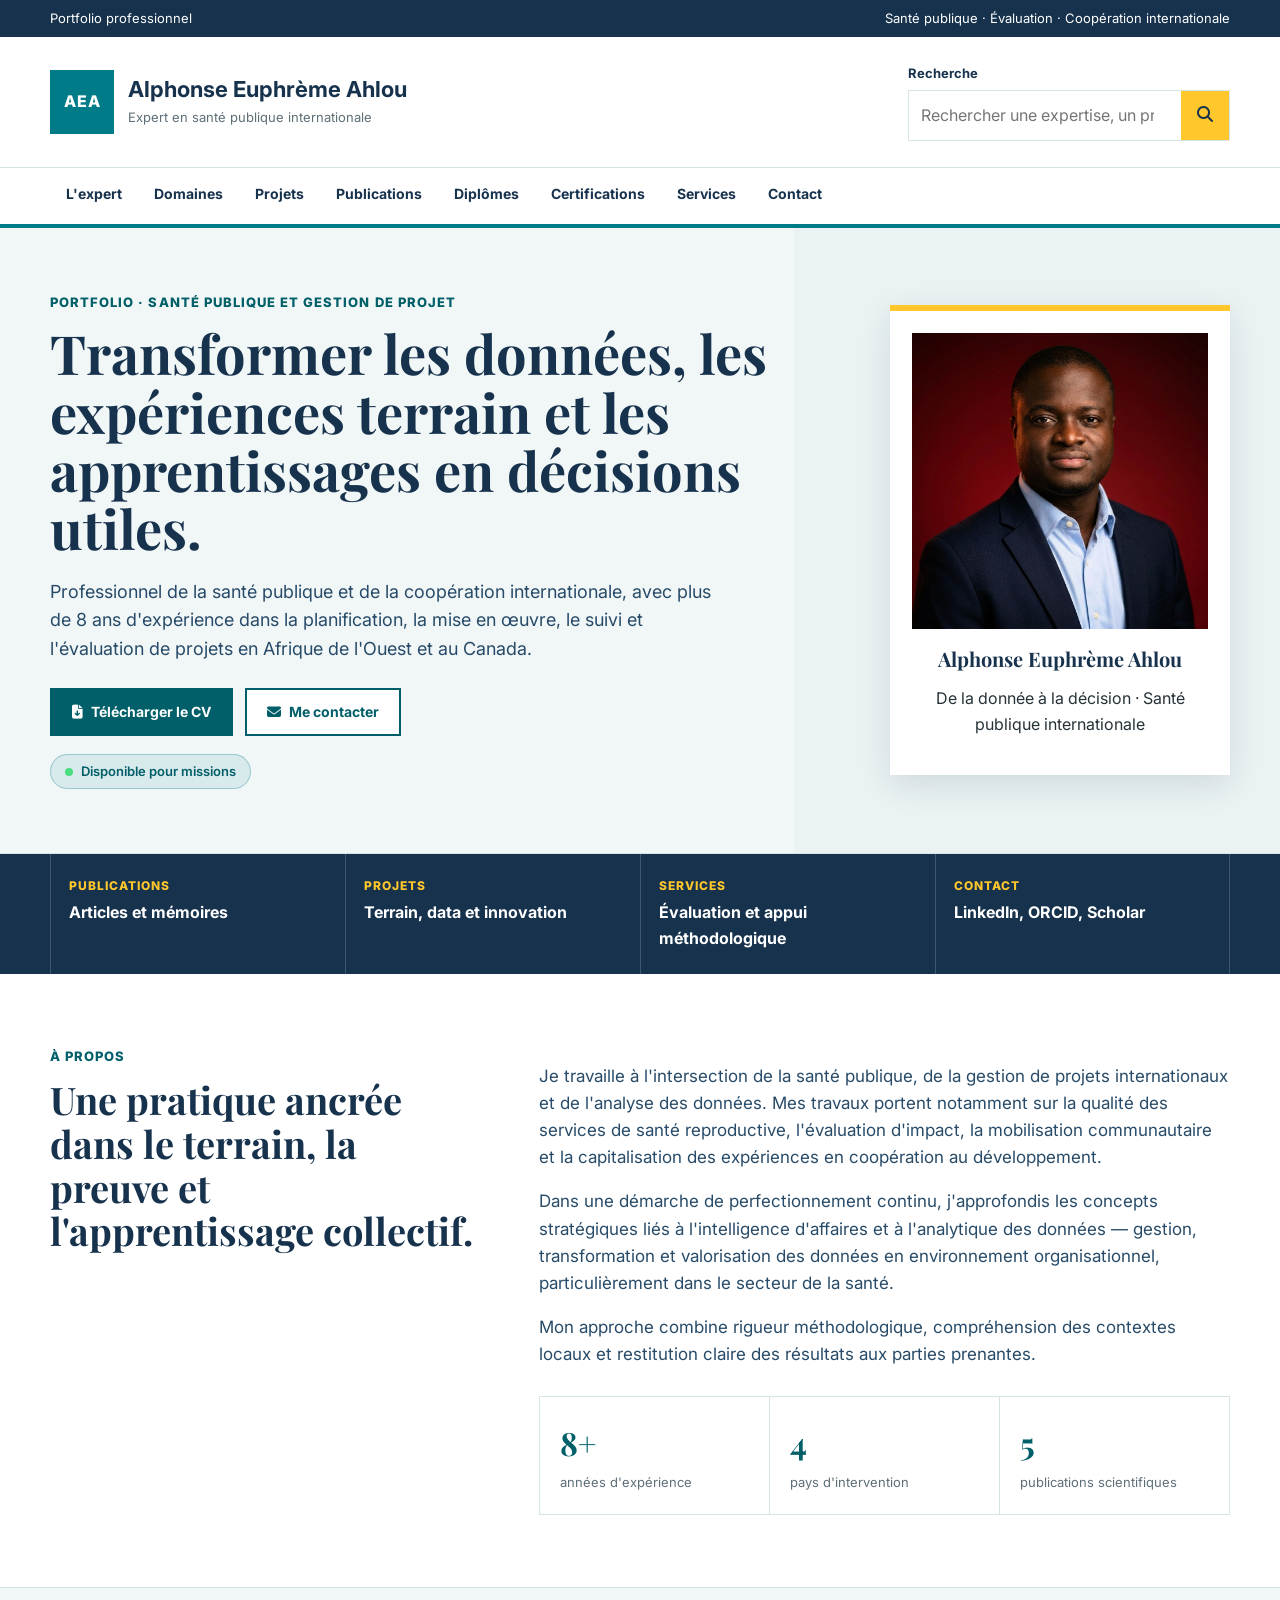
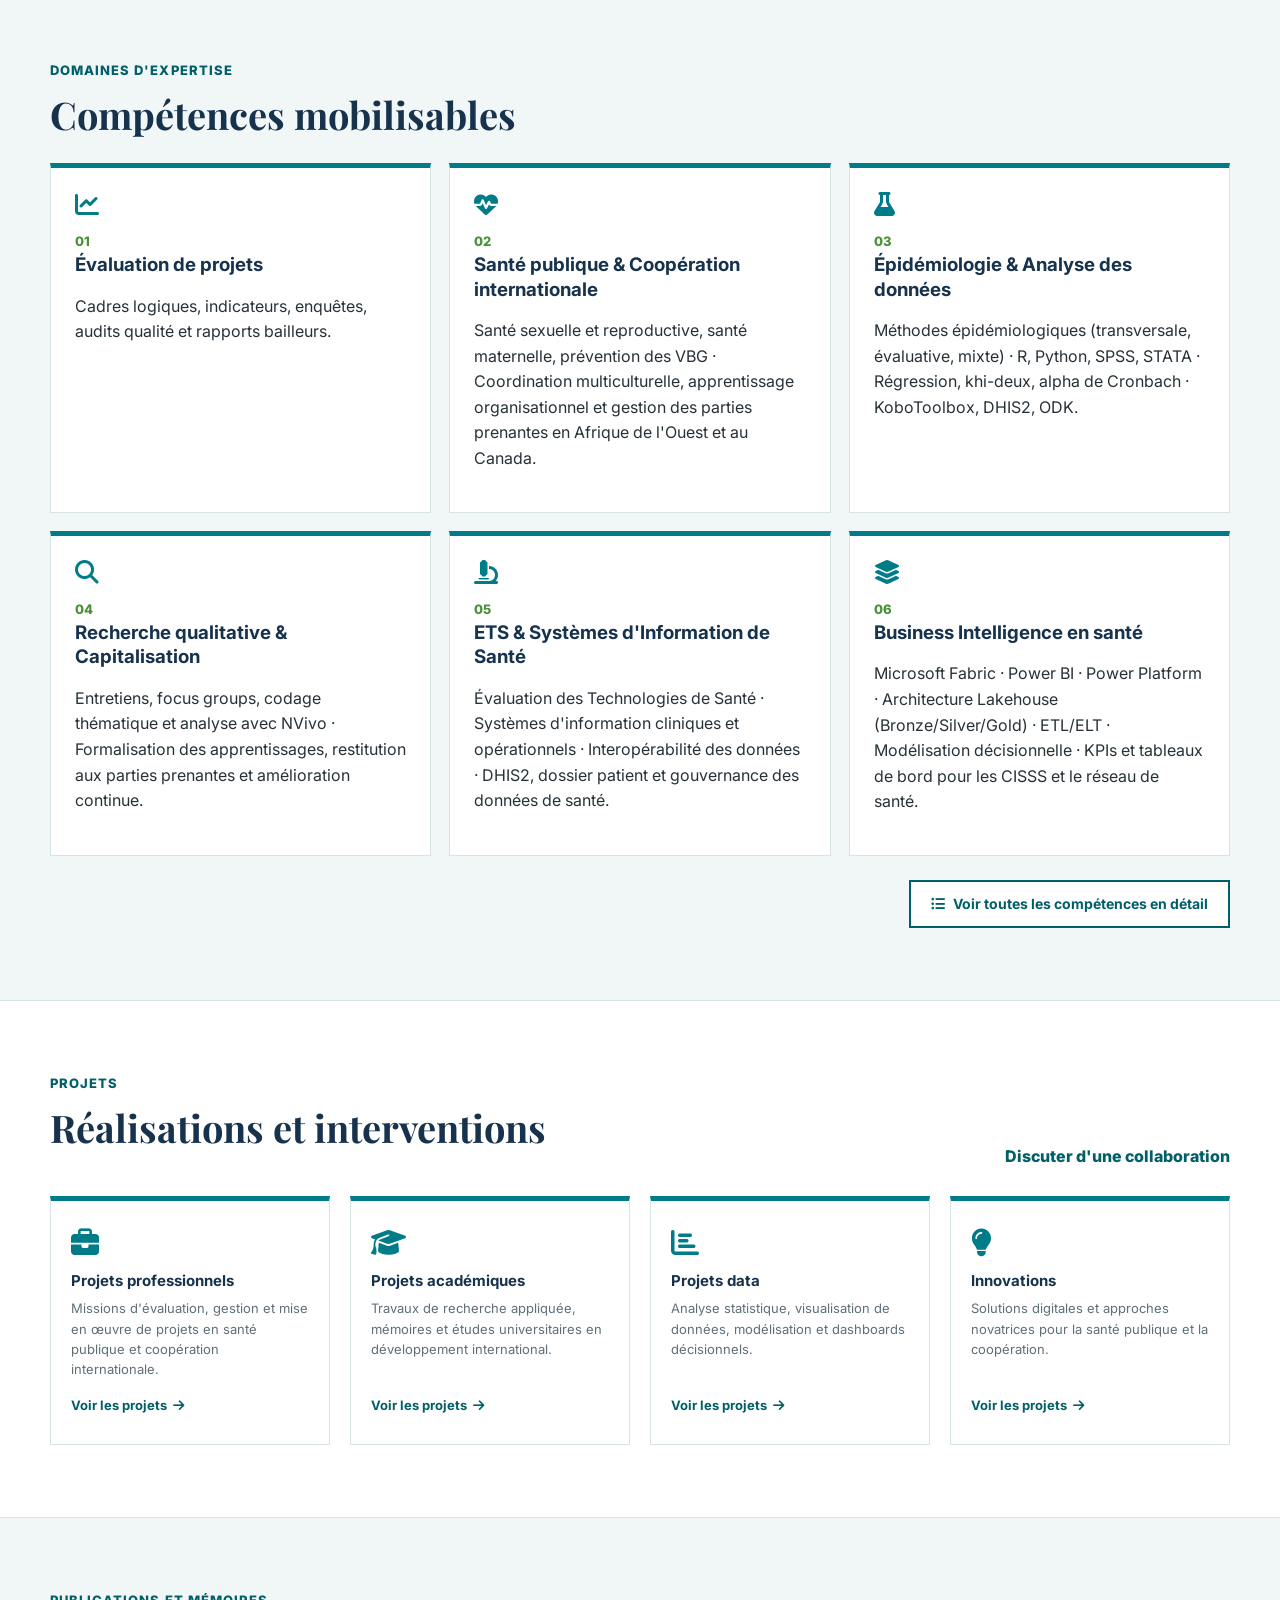
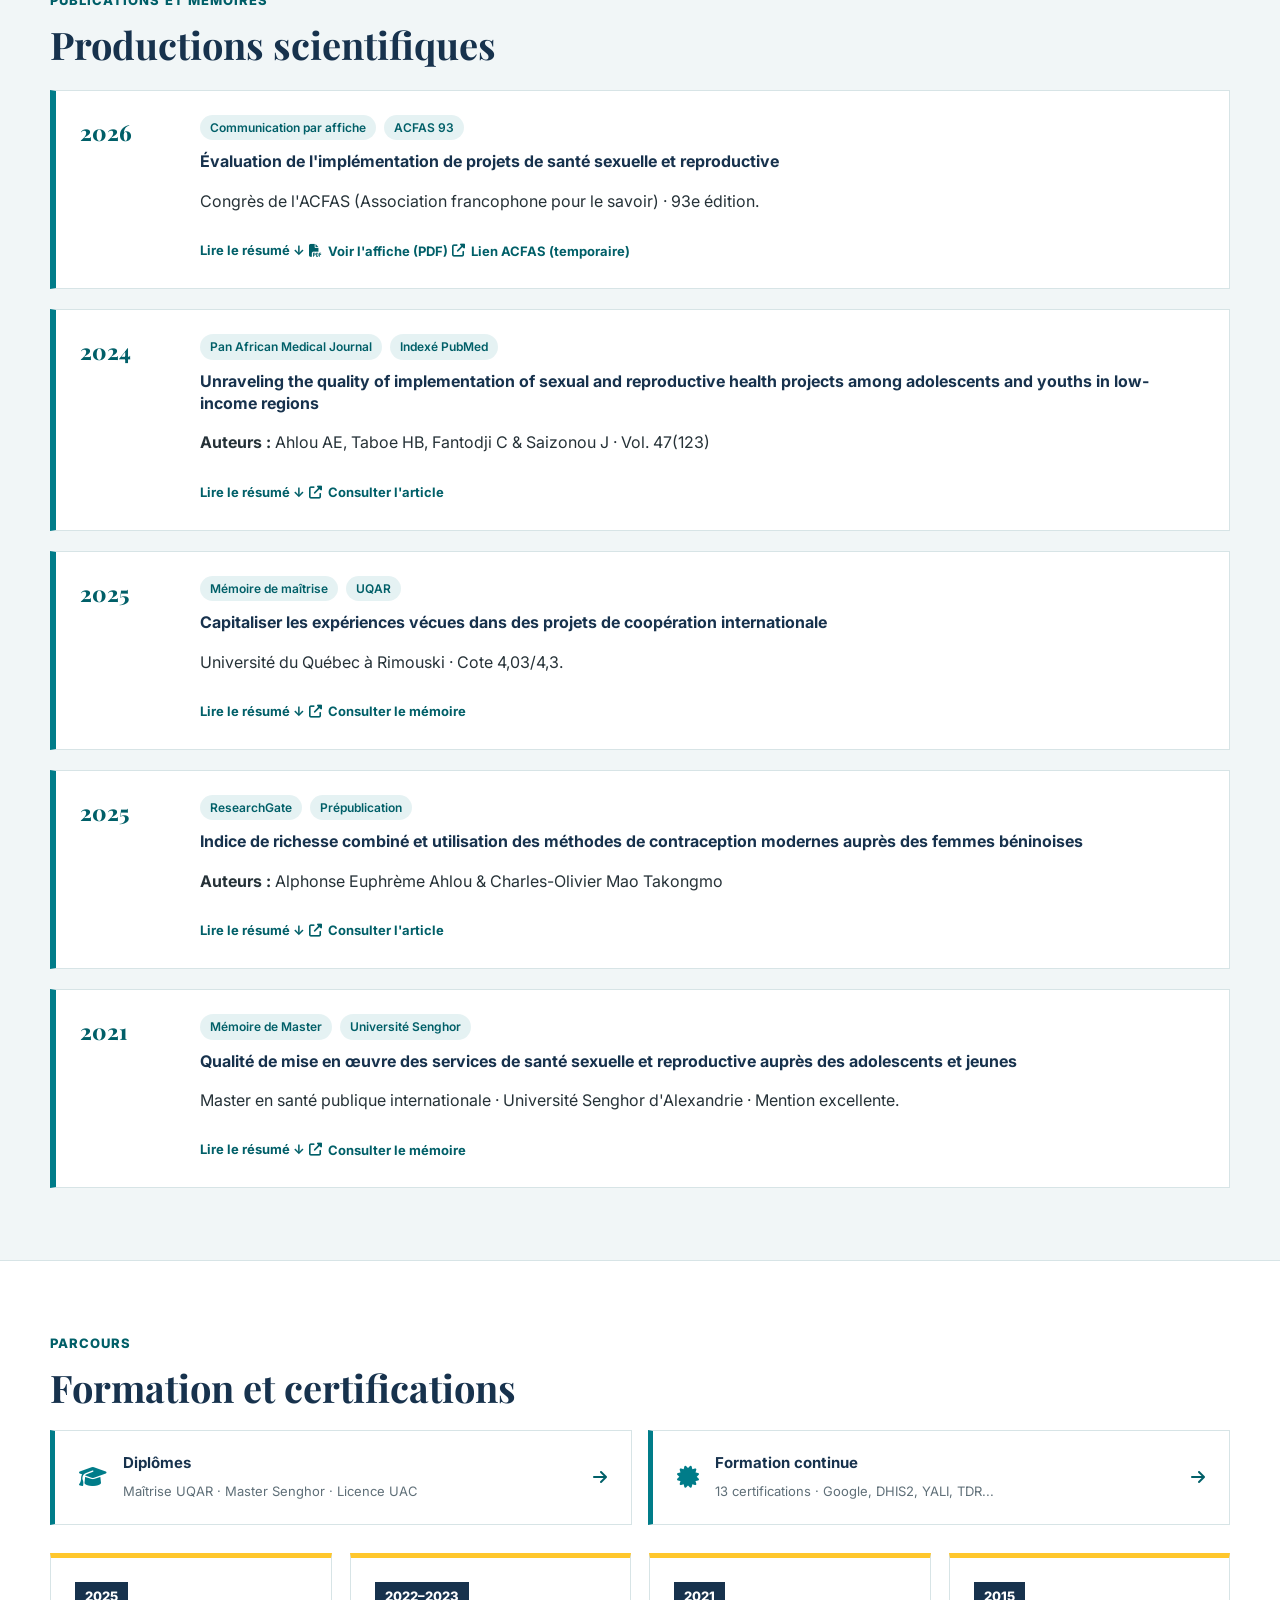
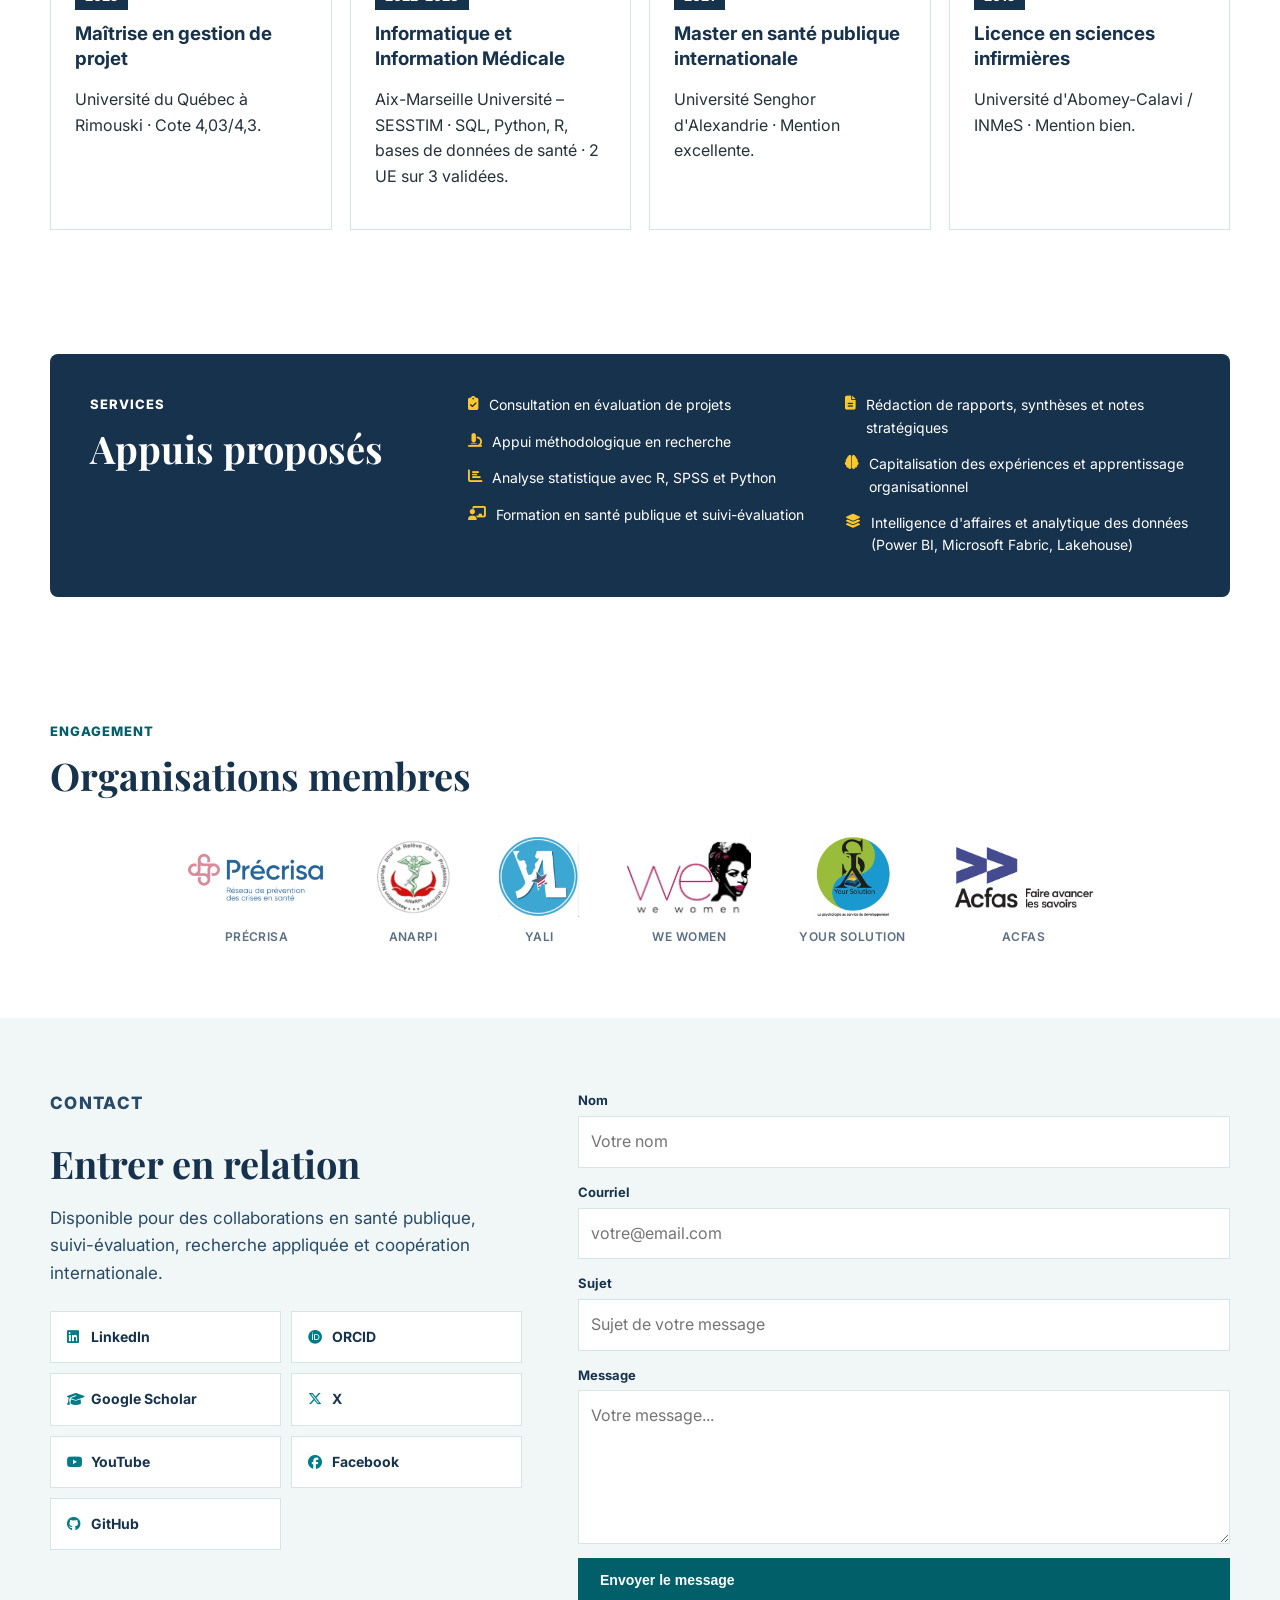
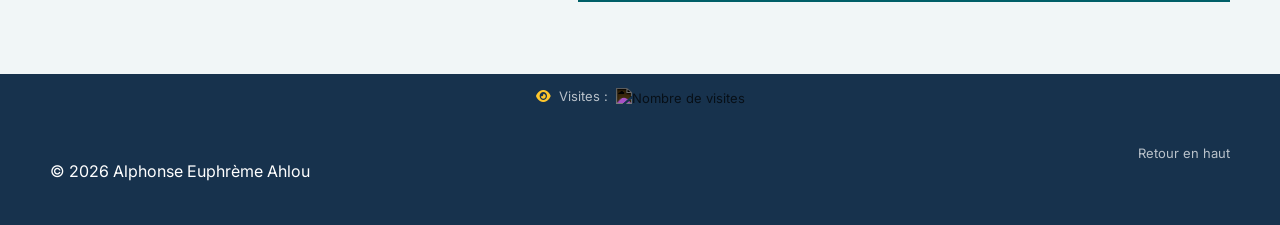
==== commit 39ace2cf: "mise a jour leger" ====
--- a/index.html
+++ b/index.html
@@ -46,60 +46,10 @@
   <!-- Analytics -->
   <script data-goatcounter="https://aahlou.goatcounter.com/count" async src="//gc.zgo.at/count.js"></script>
 
-  <!-- Polices : Playfair Display (titres) + Inter (corps) -->
-  <link rel="preconnect" href="https://fonts.googleapis.com">
-  <link rel="preconnect" href="https://fonts.gstatic.com" crossorigin>
-  <link href="https://fonts.googleapis.com/css2?family=Playfair+Display:wght@600;700&family=Inter:wght@400;500;700;800&display=swap" rel="stylesheet">
-
-  <!-- Icônes Font Awesome -->
-  <link rel="stylesheet" href="https://cdnjs.cloudflare.com/ajax/libs/font-awesome/6.5.0/css/all.min.css">
-
   <link rel="stylesheet" href="style.css">
 </head>
 <body>
-  <a class="skip-link" href="#contenu">Aller au contenu principal</a>
-
-  <header class="site-header">
-    <div class="govbar">
-      <div class="container govbar-inner">
-        <span>Portfolio professionnel</span>
-        <span>Santé publique · Évaluation · Coopération internationale</span>
-      </div>
-    </div>
-
-    <div class="brand container">
-      <a class="brand-mark" href="#accueil" aria-label="Accueil">
-        <span class="brand-symbol">AEA</span>
-        <span>
-          <strong>Alphonse Euphrème Ahlou</strong>
-          <small>Expert en santé publique internationale</small>
-        </span>
-      </a>
-      <form class="search" role="search" onsubmit="return portfolioSearch(event)">
-        <label for="site-search">Recherche</label>
-        <div class="search-row">
-          <input id="site-search" type="search" placeholder="Rechercher une expertise, un projet, une publication">
-          <button type="submit" aria-label="Lancer la recherche"><i class="fas fa-search"></i></button>
-        </div>
-      </form>
-    </div>
-
-    <nav class="main-nav" aria-label="Navigation principale">
-      <div class="container nav-inner">
-        <button class="menu-toggle" type="button" aria-expanded="false" aria-controls="nav-links">Menu</button>
-        <ul id="nav-links">
-          <li><a href="#apropos">L'expert</a></li>
-          <li><a href="#domaines">Domaines</a></li>
-          <li><a href="#projets">Projets</a></li>
-          <li><a href="#publications">Publications</a></li>
-          <li><a href="diplomes.html">Diplômes</a></li>
-          <li><a href="formation-continue.html">Certifications</a></li>
-          <li><a href="#services">Services</a></li>
-          <li><a href="#contact">Contact</a></li>
-        </ul>
-      </div>
-    </nav>
-  </header>
+  <site-header page="home"></site-header>
 
   <main id="contenu">
 
@@ -390,26 +340,30 @@
         <p class="section-label">Engagement</p>
         <h2>Organisations membres</h2>
         <div class="orgs-strip">
-          <div class="org-logo">
+          <a class="org-logo" href="https://precrisa.ca/" target="_blank" rel="noopener noreferrer">
             <img src="Precrisa.png" alt="Précrisa – Réseau de prévention des crises en santé">
             <span>Précrisa</span>
-          </div>
-          <div class="org-logo">
+          </a>
+          <a class="org-logo" href="https://anarpi.health.blog/" target="_blank" rel="noopener noreferrer">
             <img src="Anarpi.png" alt="ANaRPI – Association Nationale pour la Relève de la Profession Infirmière">
             <span>ANaRPI</span>
-          </div>
-          <div class="org-logo">
+          </a>
+          <a class="org-logo" href="https://yali.state.gov/" target="_blank" rel="noopener noreferrer">
             <img src="Yali Dakar.png" alt="YALI – Young African Leaders Initiative">
             <span>YALI</span>
-          </div>
-          <div class="org-logo">
+          </a>
+          <a class="org-logo" href="https://www.facebook.com/wewomen1" target="_blank" rel="noopener noreferrer">
             <img src="we women.png" alt="We Women">
             <span>We Women</span>
-          </div>
-          <div class="org-logo">
+          </a>
+          <a class="org-logo" href="https://www.facebook.com/Yoursolutionofficielle" target="_blank" rel="noopener noreferrer">
             <img src="Your Solution.png" alt="Your Solution – La psychologie au service du développement">
             <span>Your Solution</span>
-          </div>
+          </a>
+          <a class="org-logo" href="https://www.acfas.ca/" target="_blank" rel="noopener noreferrer">
+            <img src="acfas.png" alt="ACFAS – Association francophone pour le savoir">
+            <span>ACFAS</span>
+          </a>
         </div>
       </div>
     </section>
@@ -454,21 +408,9 @@
 
   </main>
 
-  <button class="back-to-top" id="back-to-top" aria-label="Retour en haut">&#8679;</button>
-
-  <div class="visit-counter">
-    <i class="fas fa-eye"></i>
-    <span>Visites : </span>
-    <img src="https://aahlou.goatcounter.com/counter/%2Fportfolio.svg" alt="Nombre de visites">
-  </div>
-
-  <footer class="site-footer">
-    <div class="container footer-inner">
-      <p>© 2026 Alphonse Euphrème Ahlou</p>
-      <a href="#accueil">Retour en haut</a>
-    </div>
-  </footer>
-
+  <site-footer home></site-footer>
+
+  <script src="site-components.js"></script>
   <script src="script.js"></script>
 </body>
 </html>
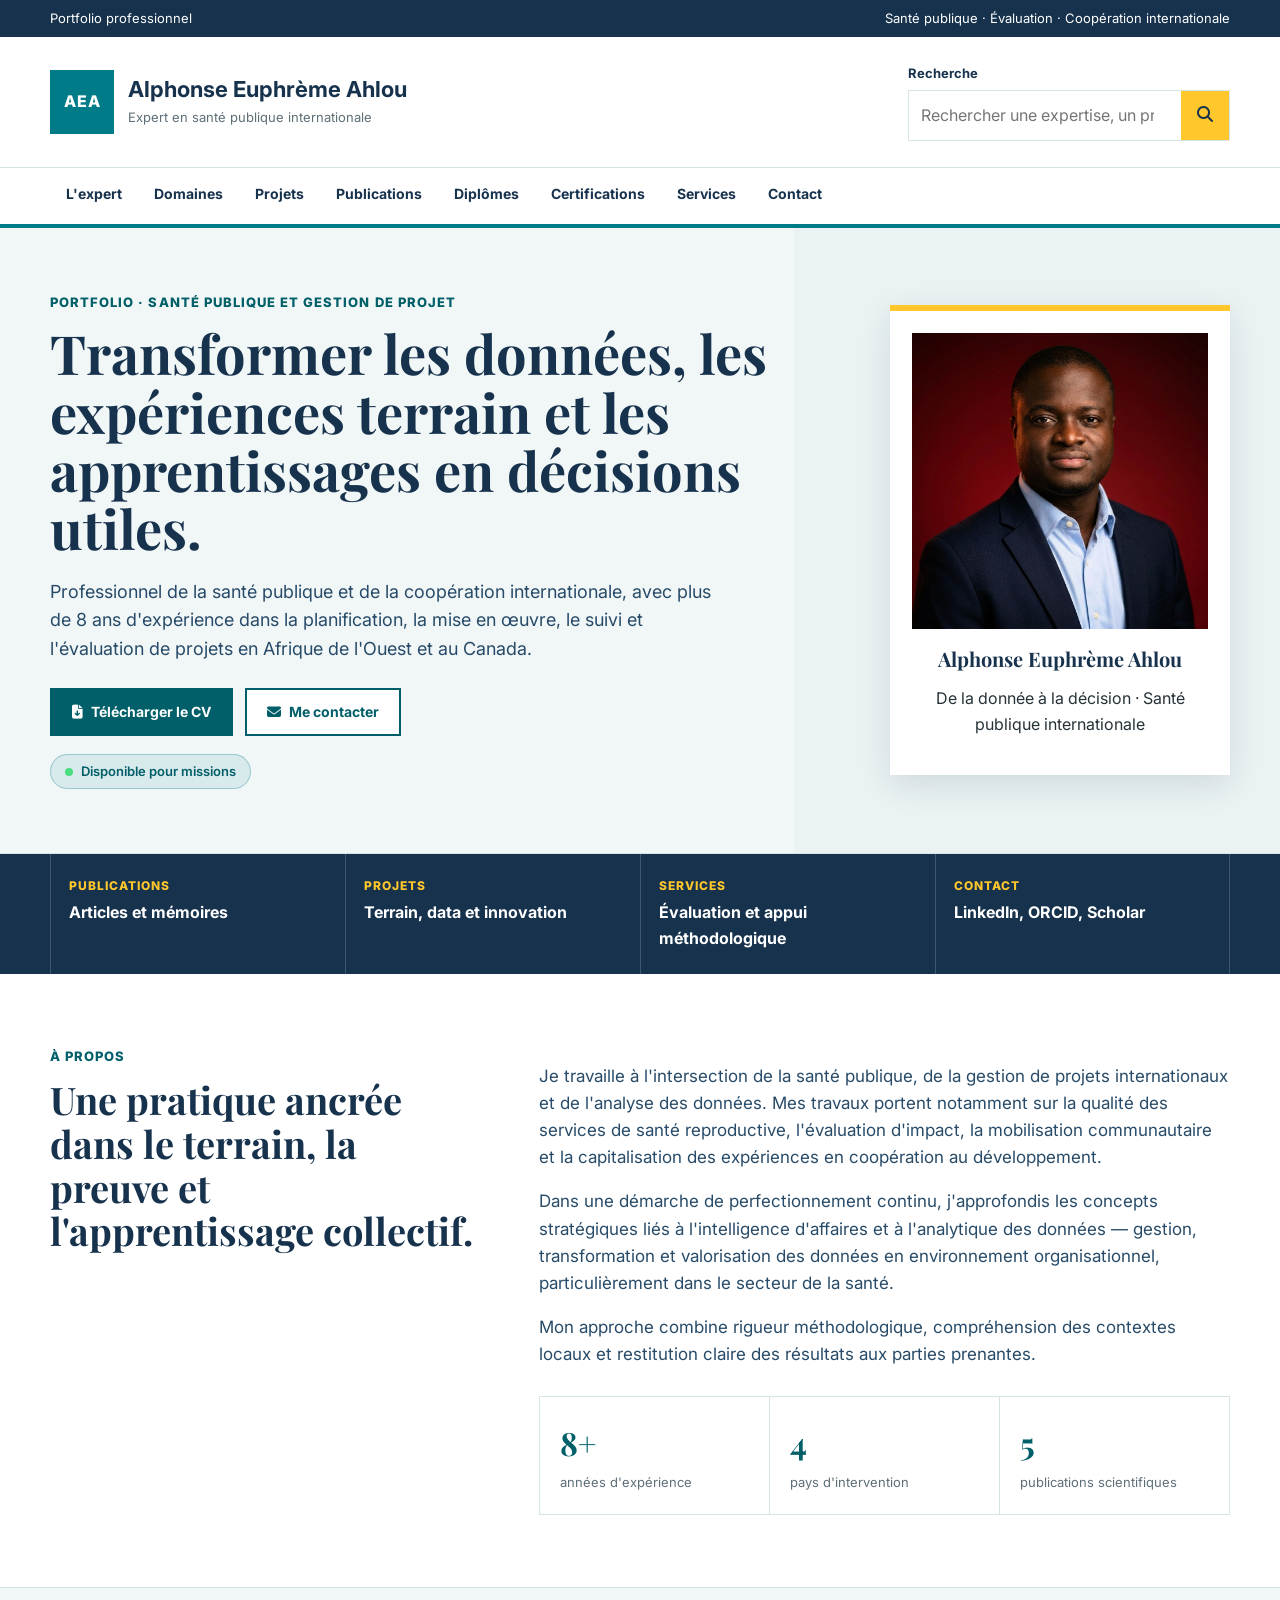
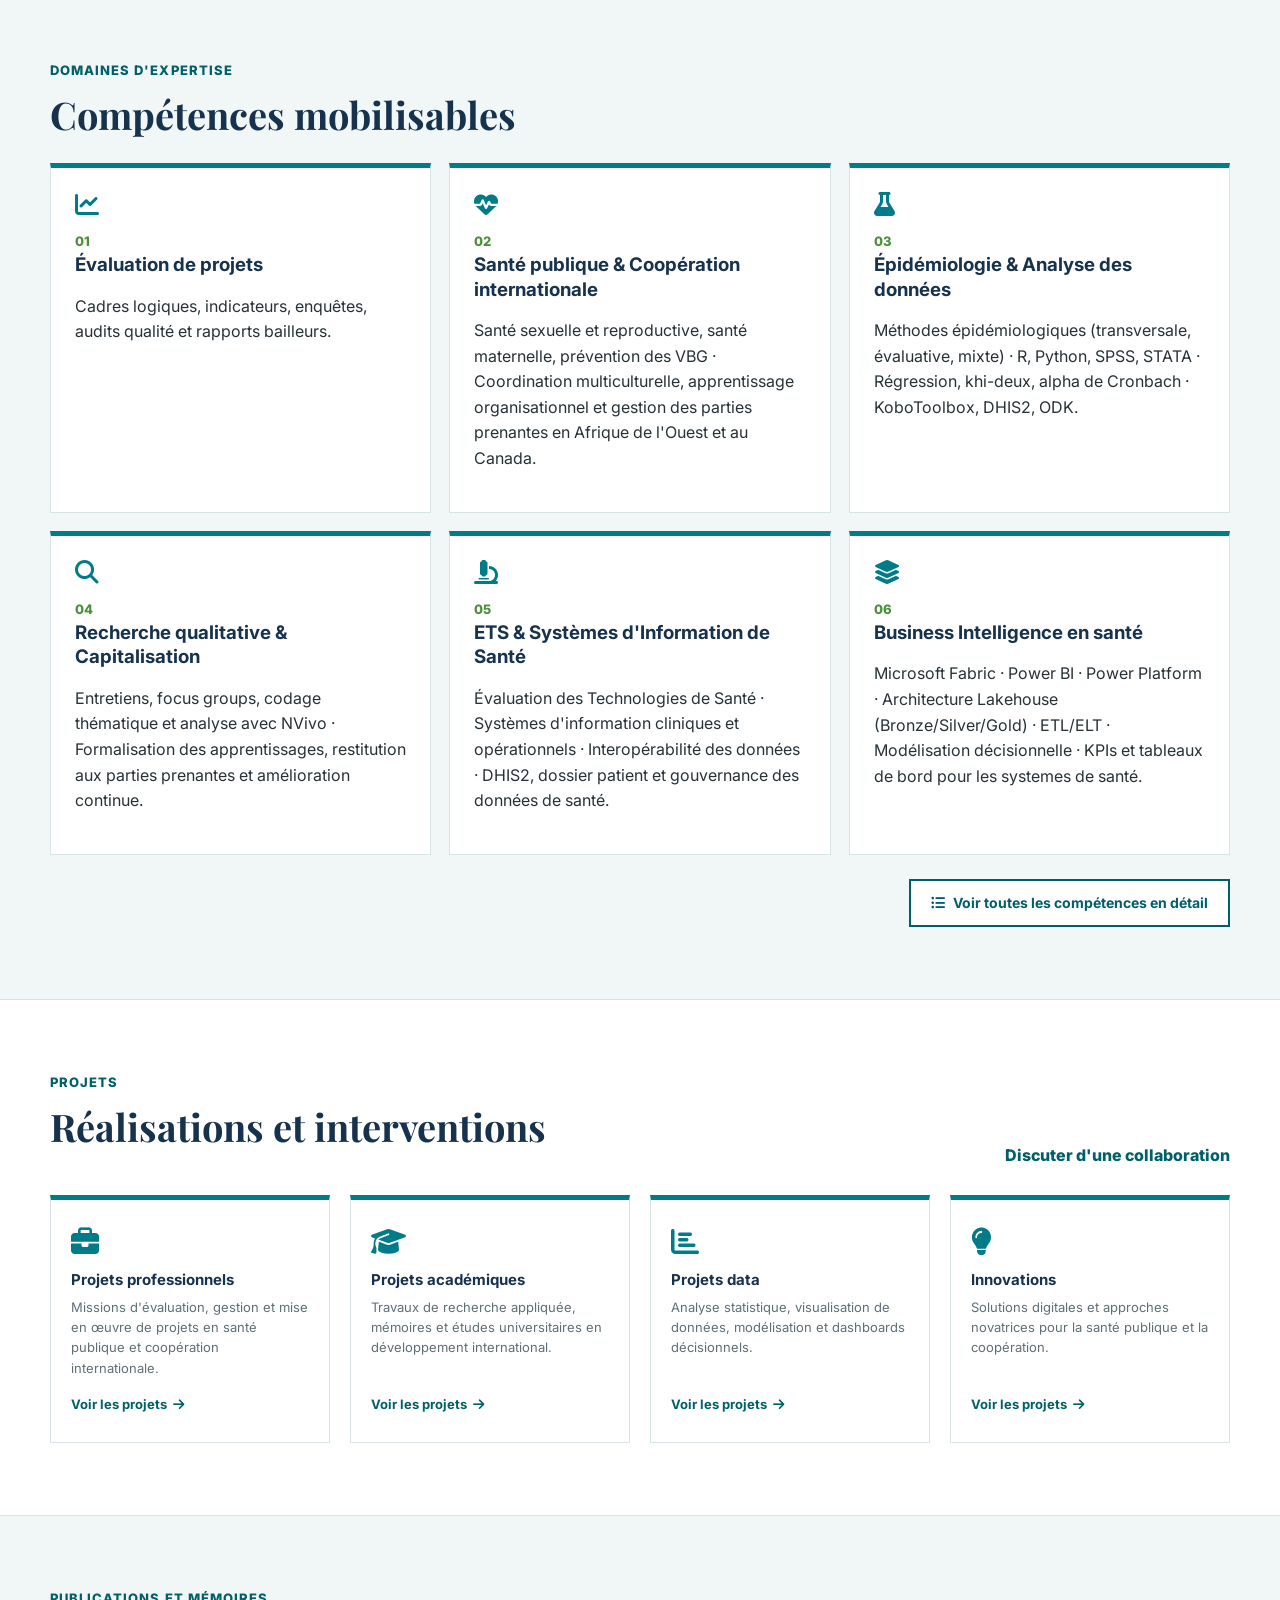
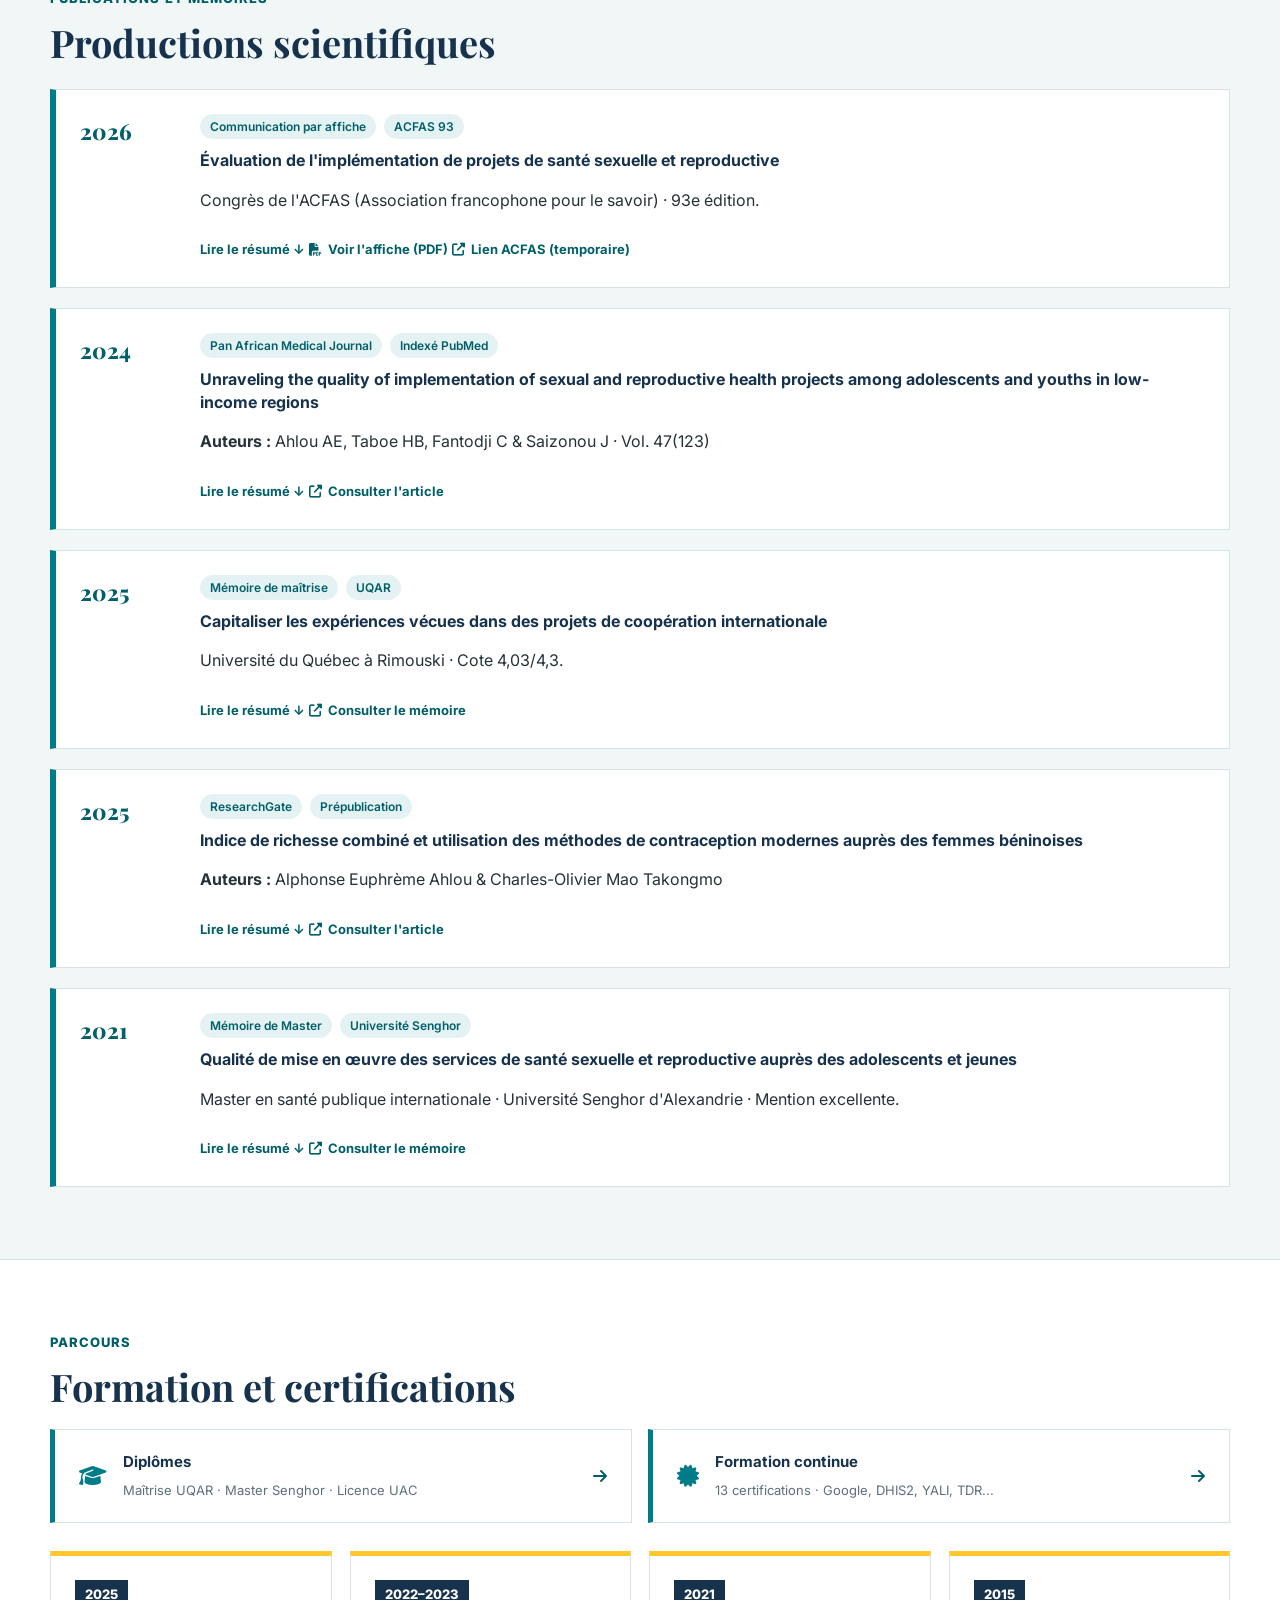
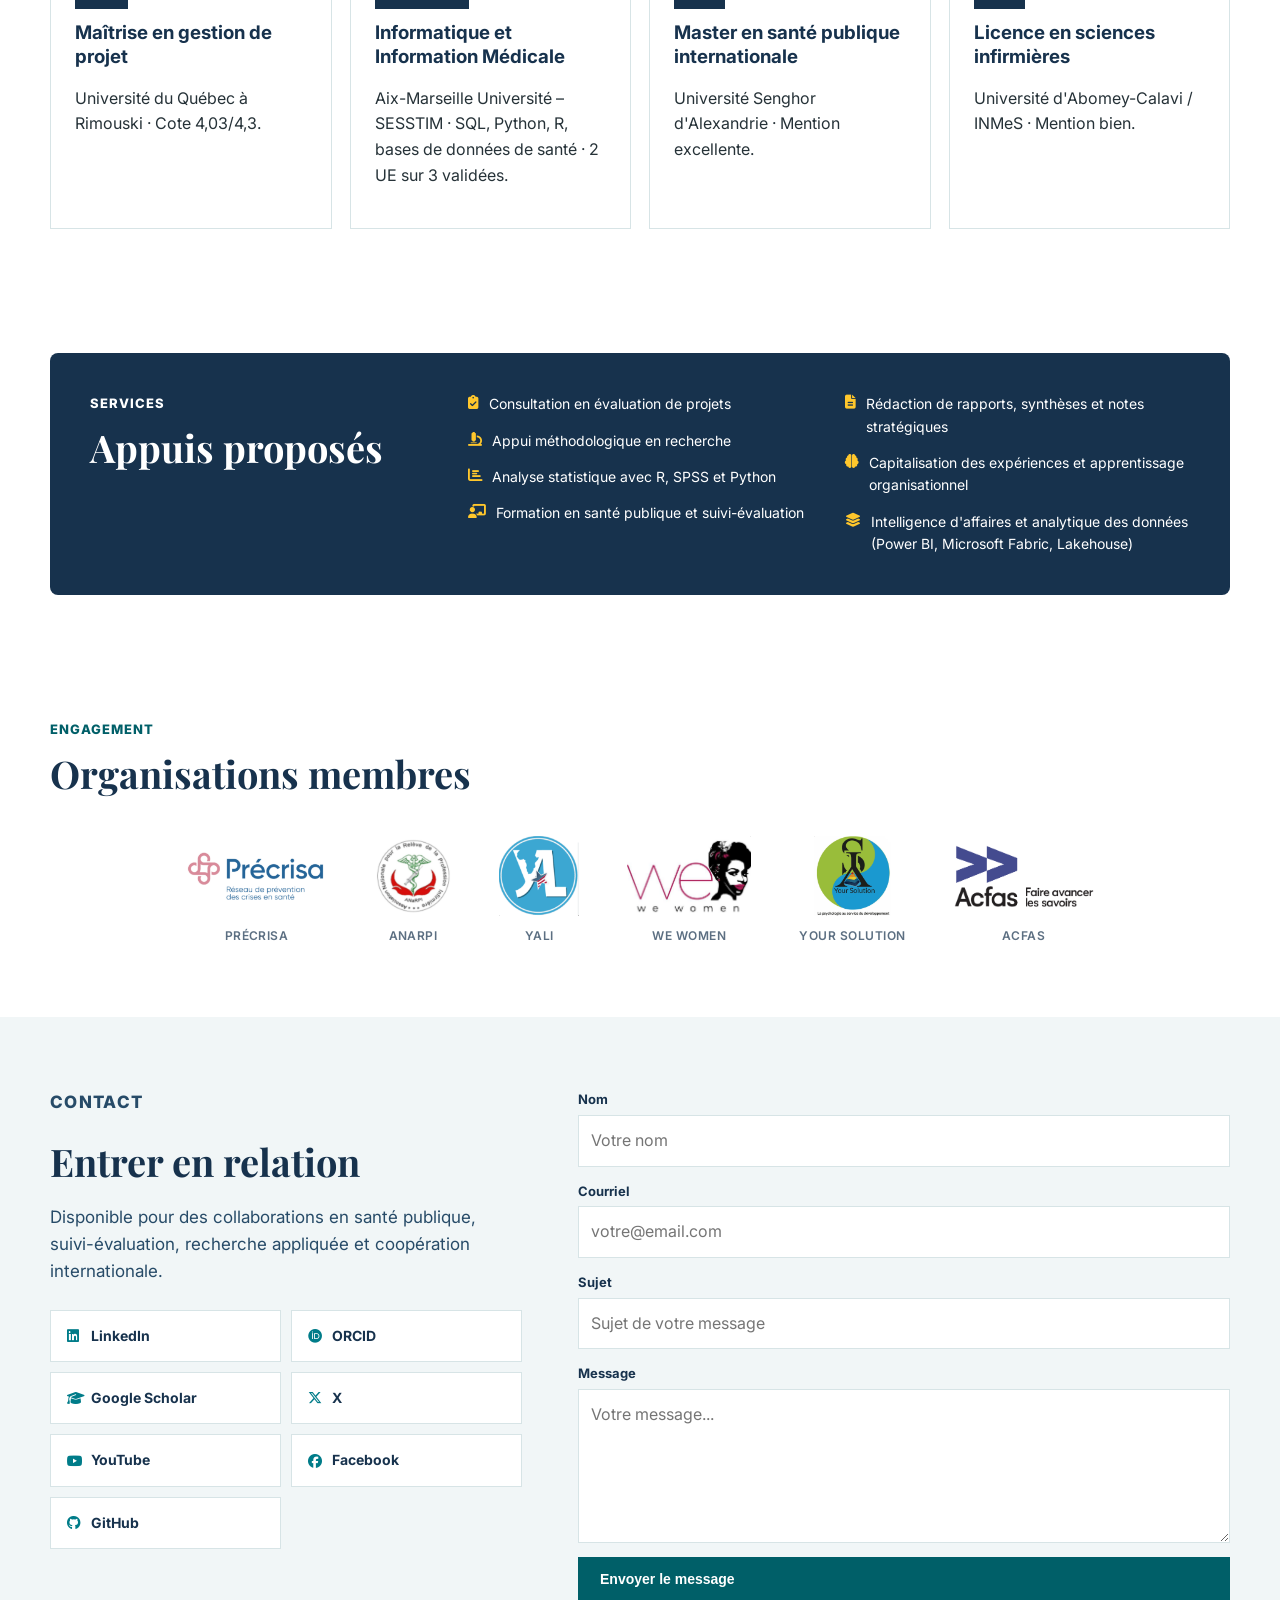
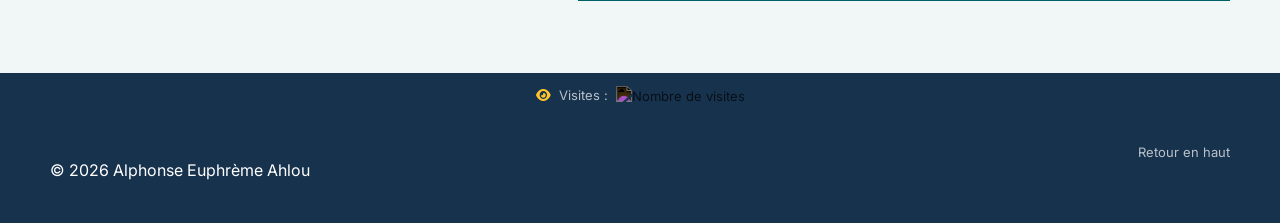
==== commit ecba5e68: "Update index.html" ====
--- a/index.html
+++ b/index.html
@@ -149,7 +149,7 @@
             <i class="fas fa-layer-group"></i>
             <span>06</span>
             <h3>Business Intelligence en santé</h3>
-            <p>Microsoft Fabric · Power BI · Power Platform · Architecture Lakehouse (Bronze/Silver/Gold) · ETL/ELT · Modélisation décisionnelle · KPIs et tableaux de bord pour les CISSS et le réseau de santé.</p>
+            <p>Microsoft Fabric · Power BI · Power Platform · Architecture Lakehouse (Bronze/Silver/Gold) · ETL/ELT · Modélisation décisionnelle · KPIs et tableaux de bord pour les systemes de santé.</p>
           </article>
         </div>
         <div style="margin-top:24px; text-align:right;">
